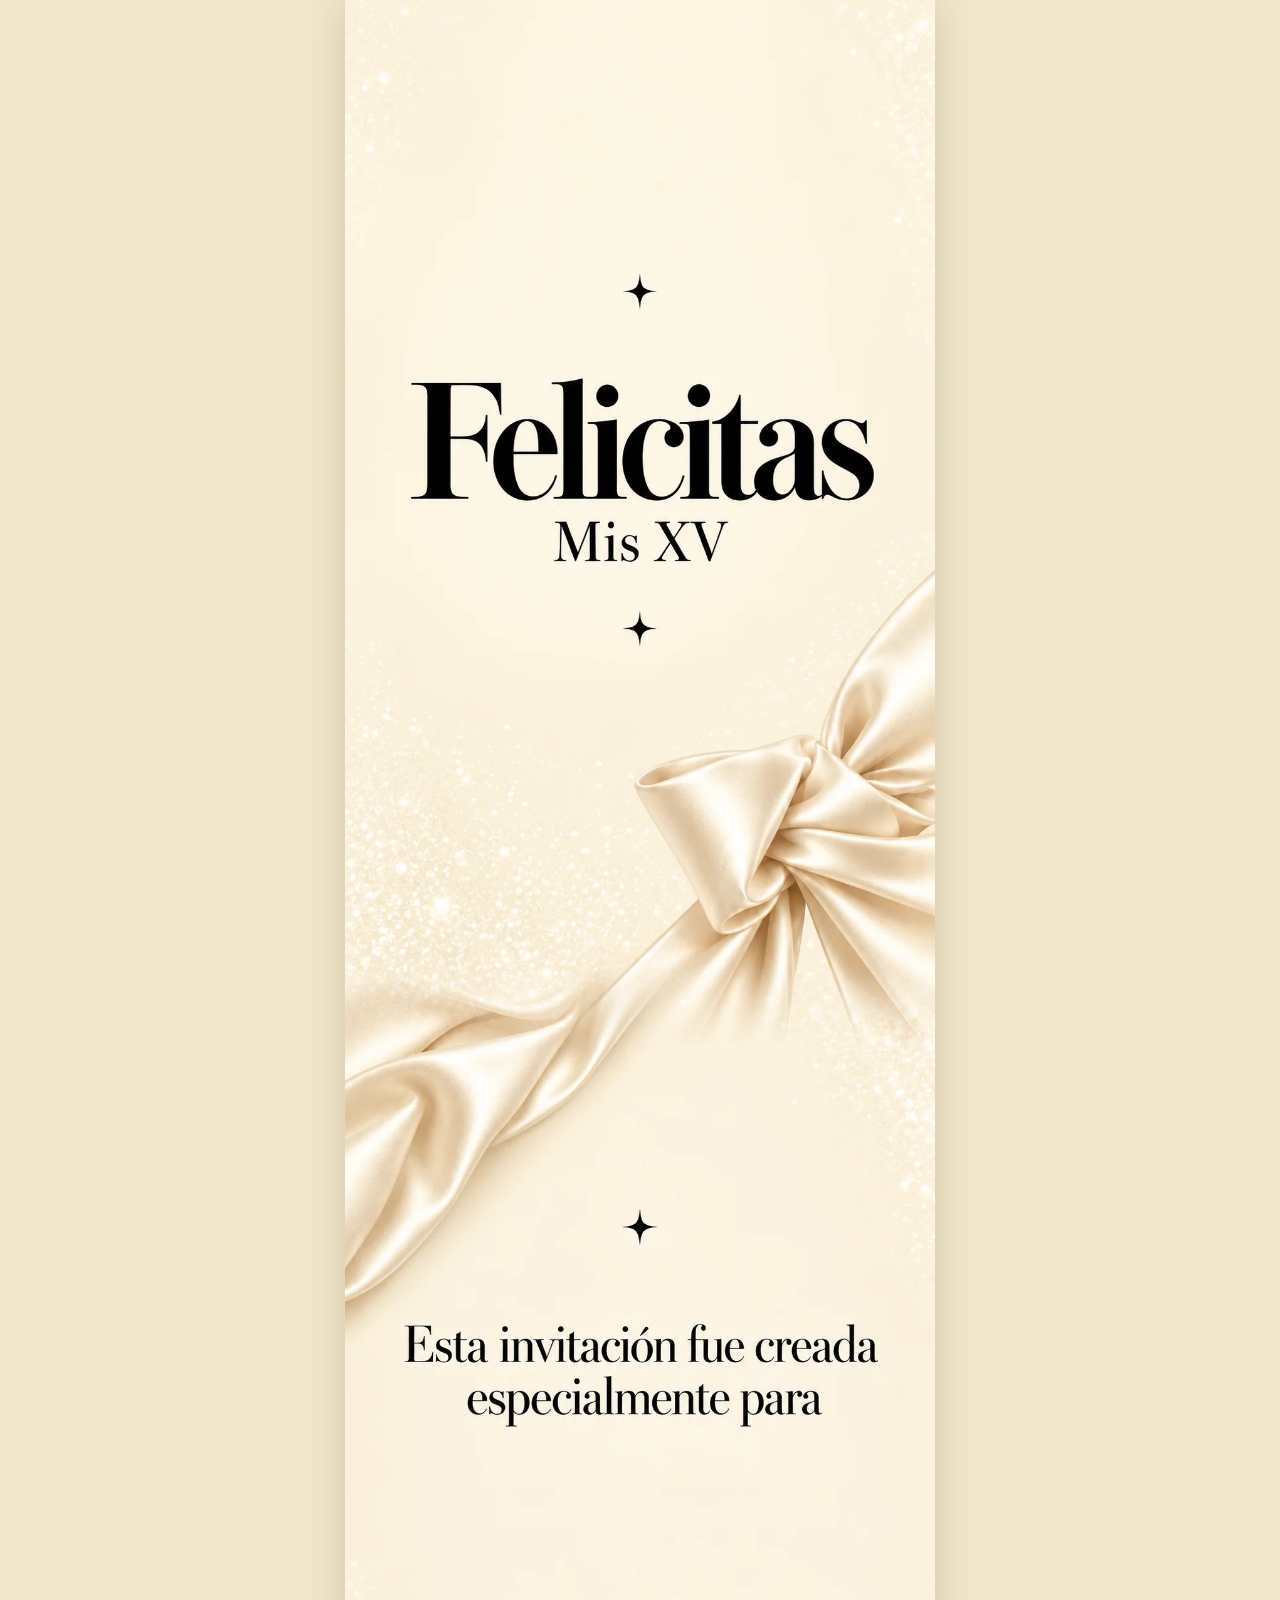
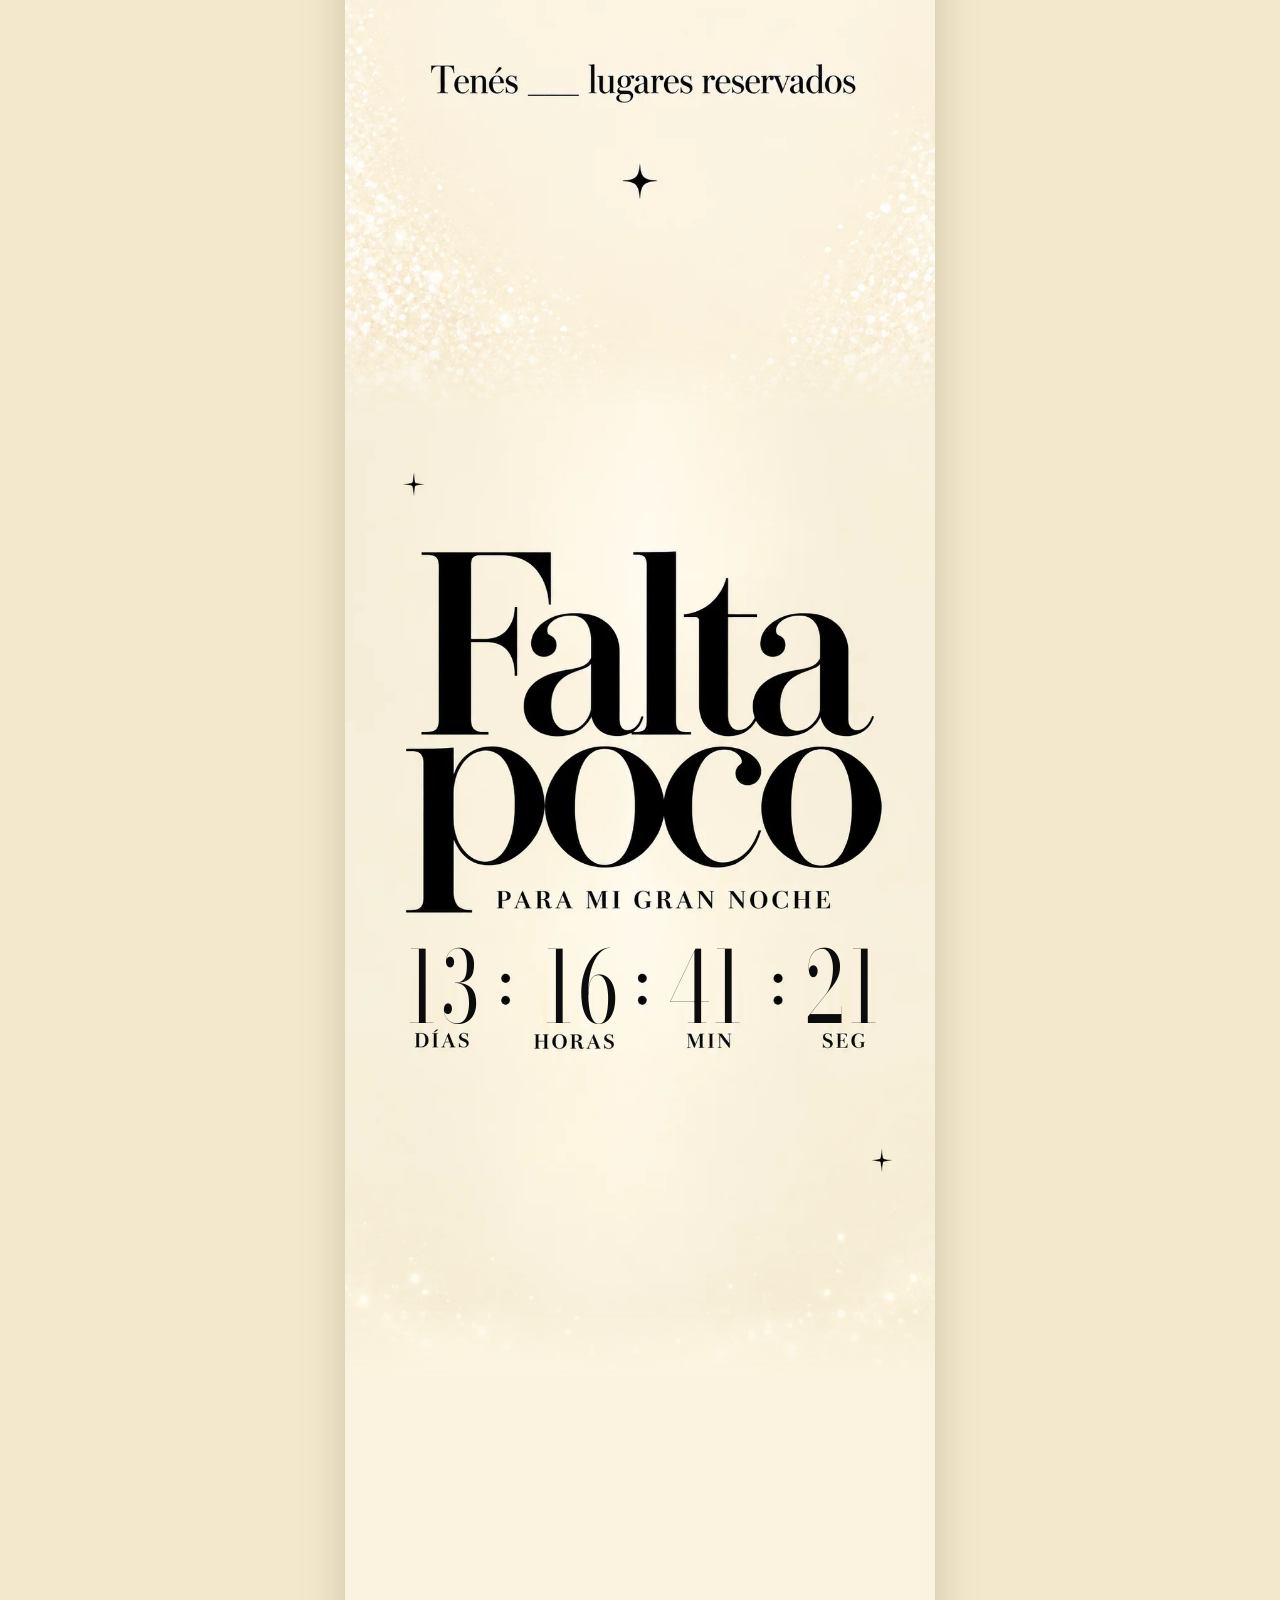
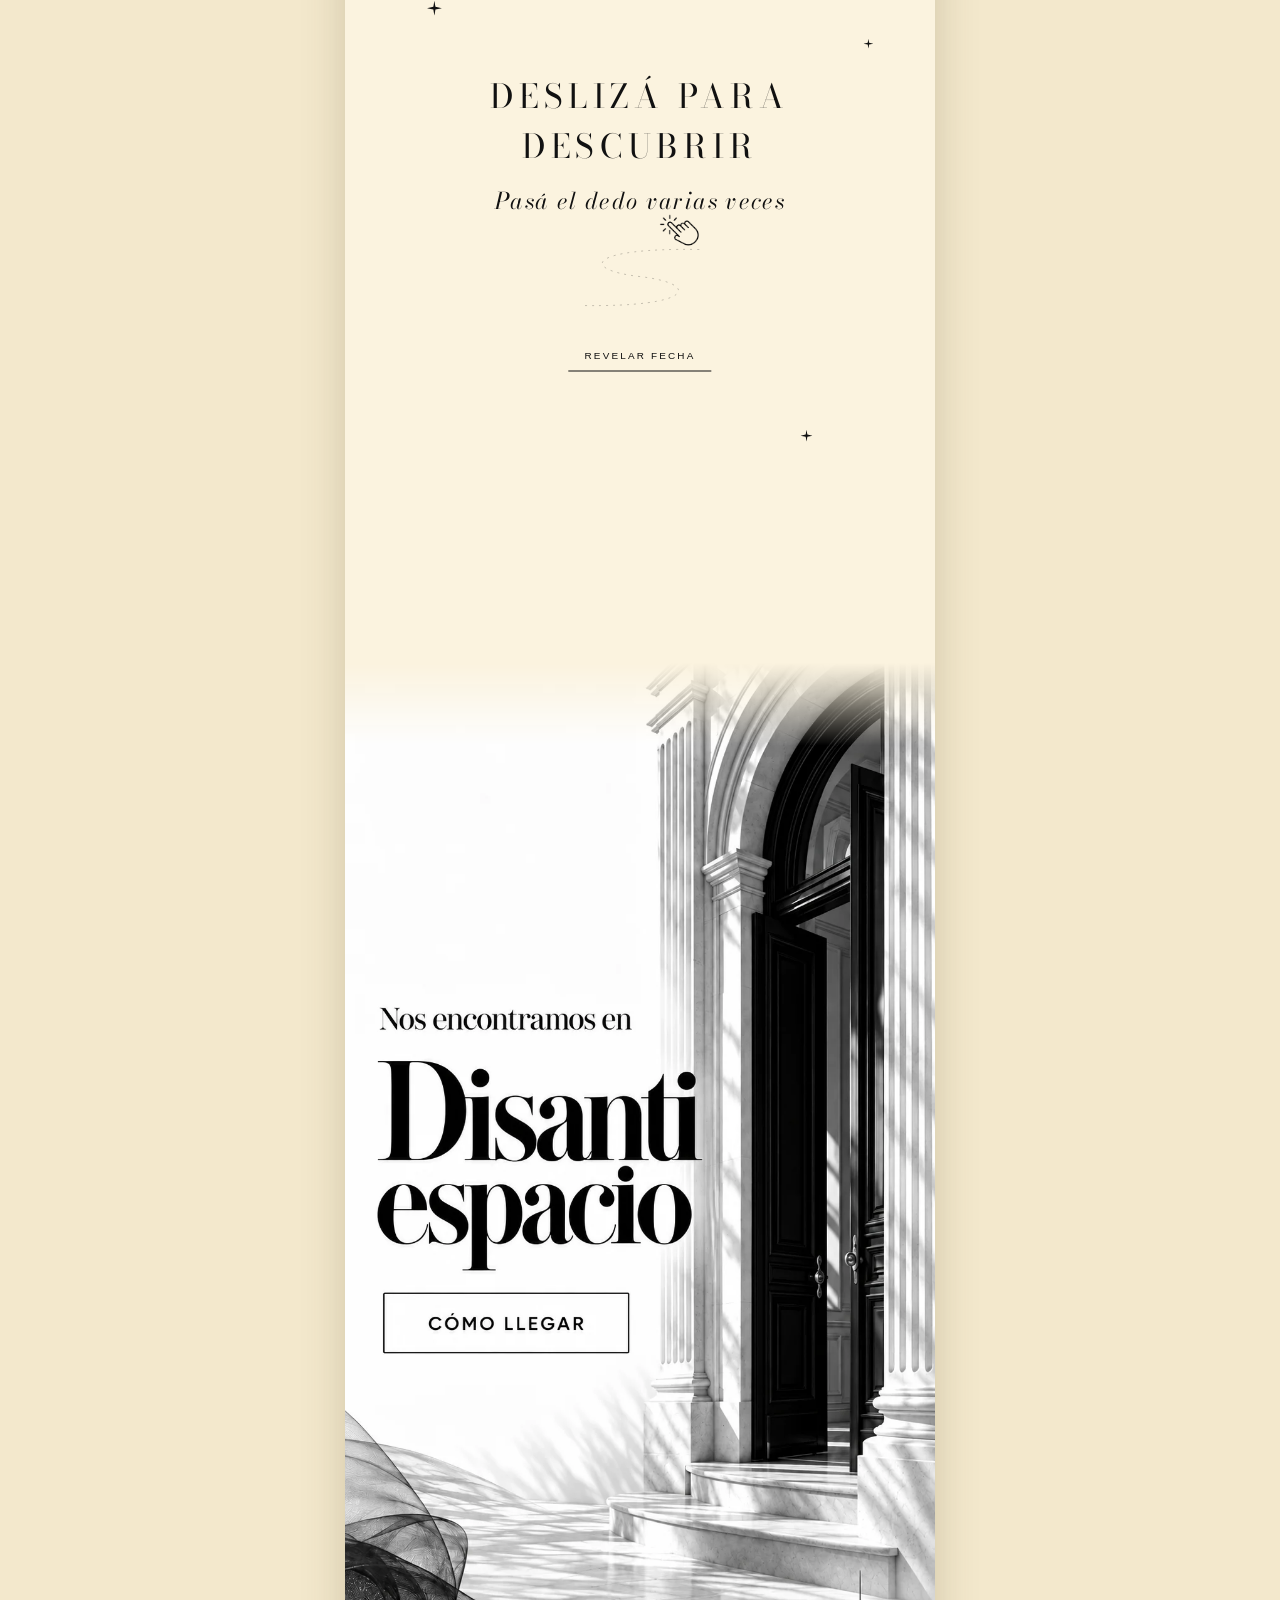
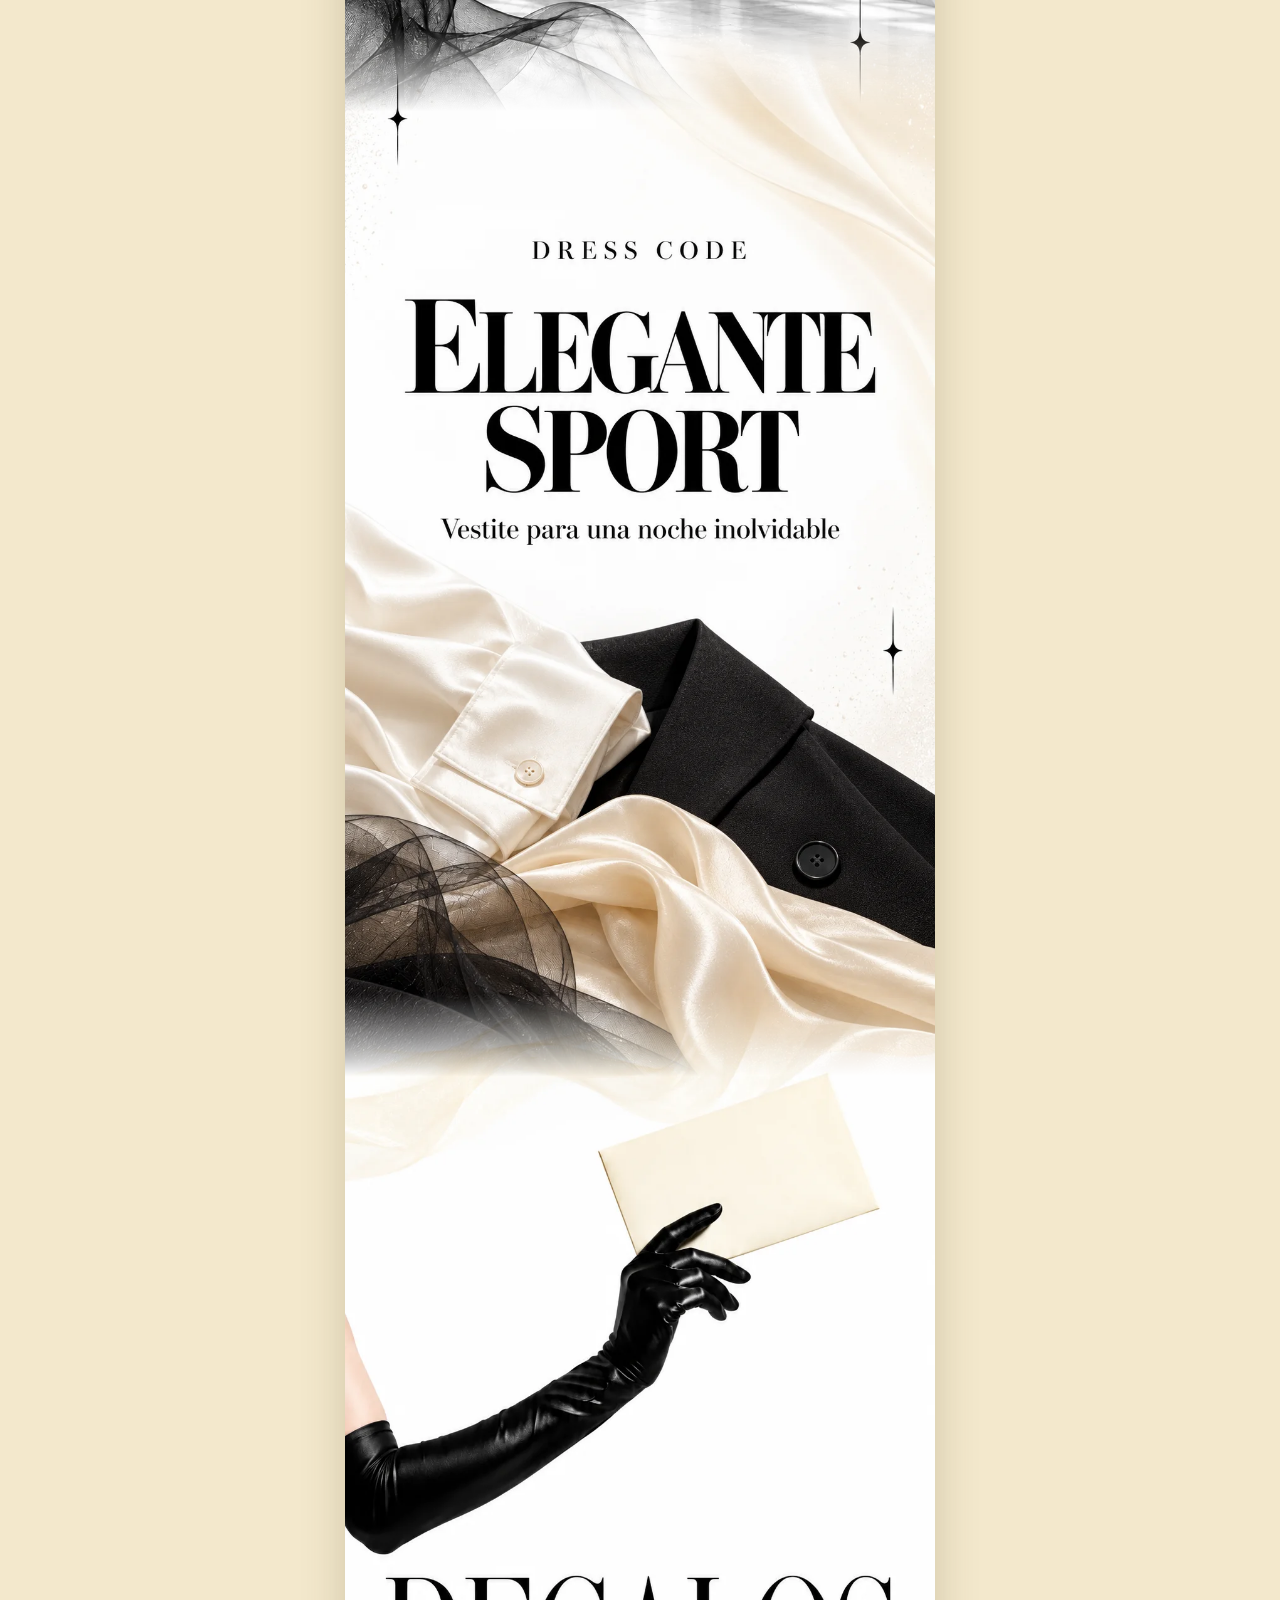
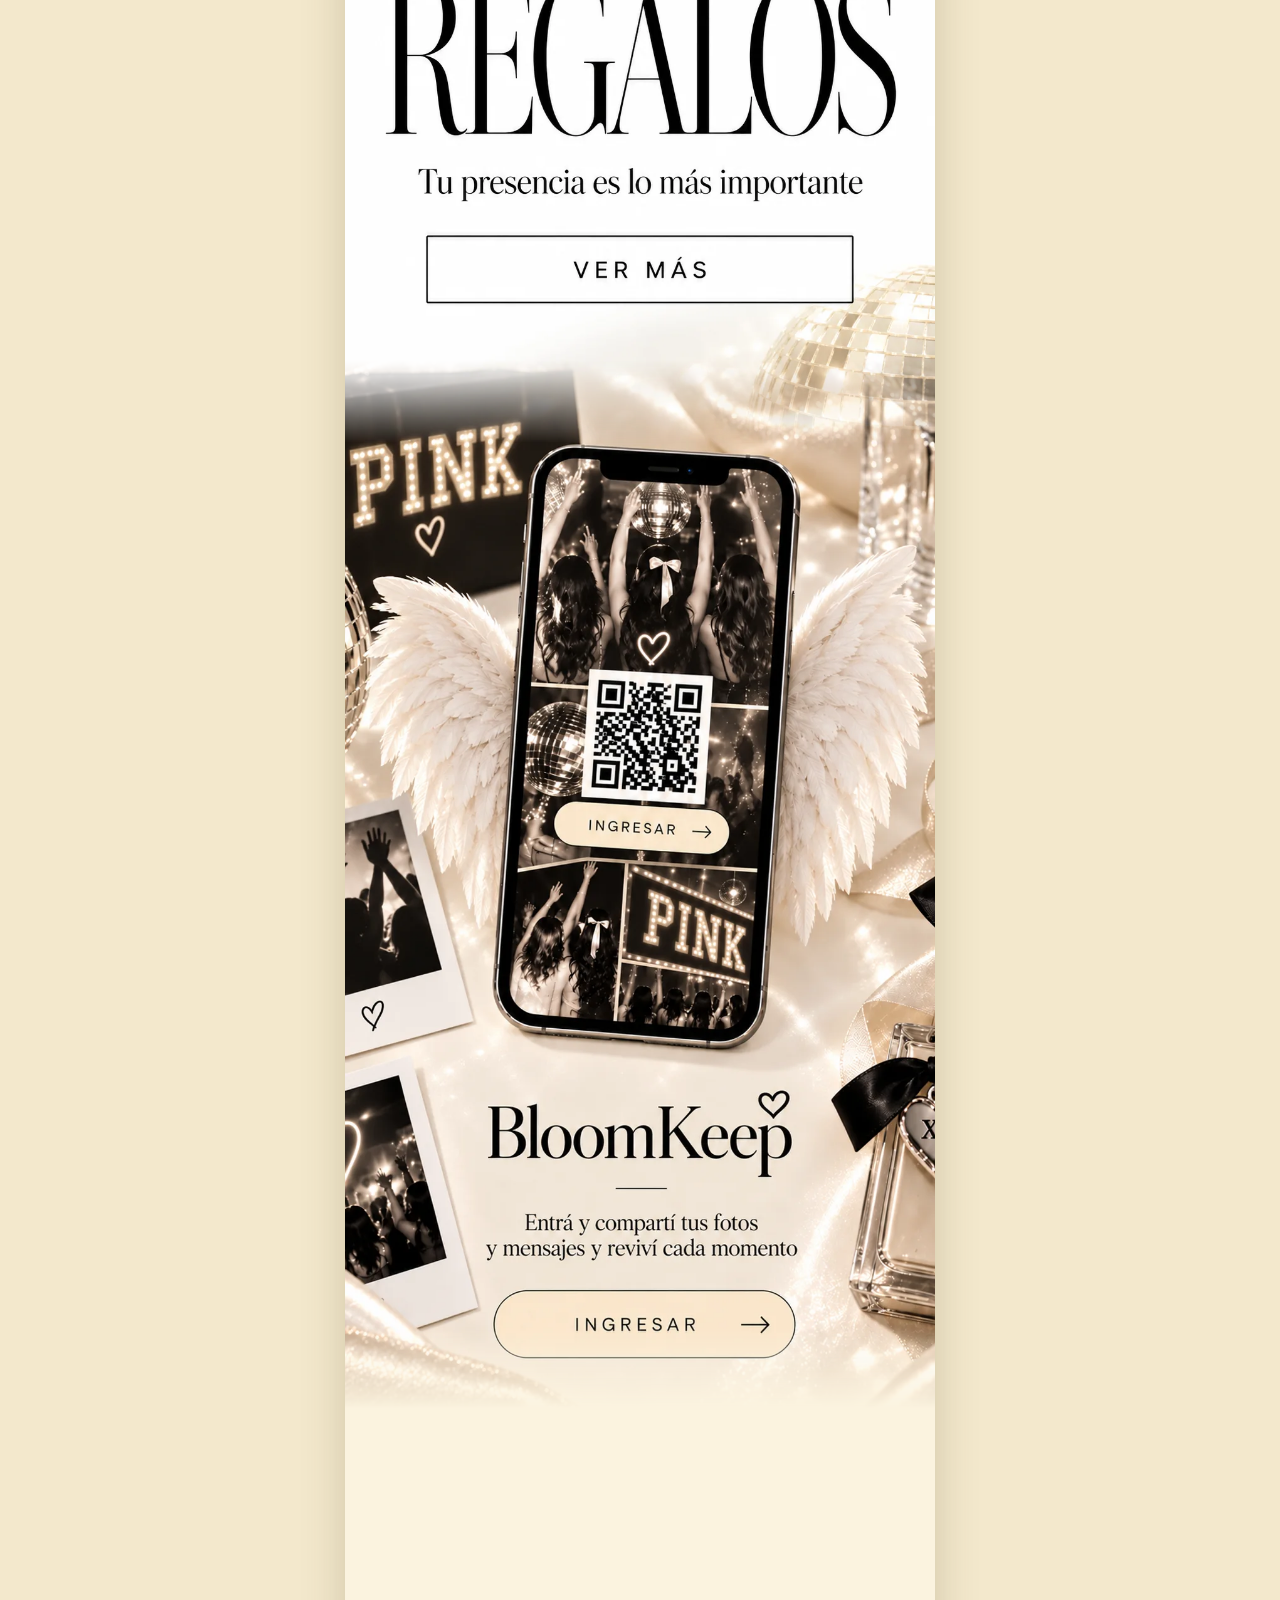
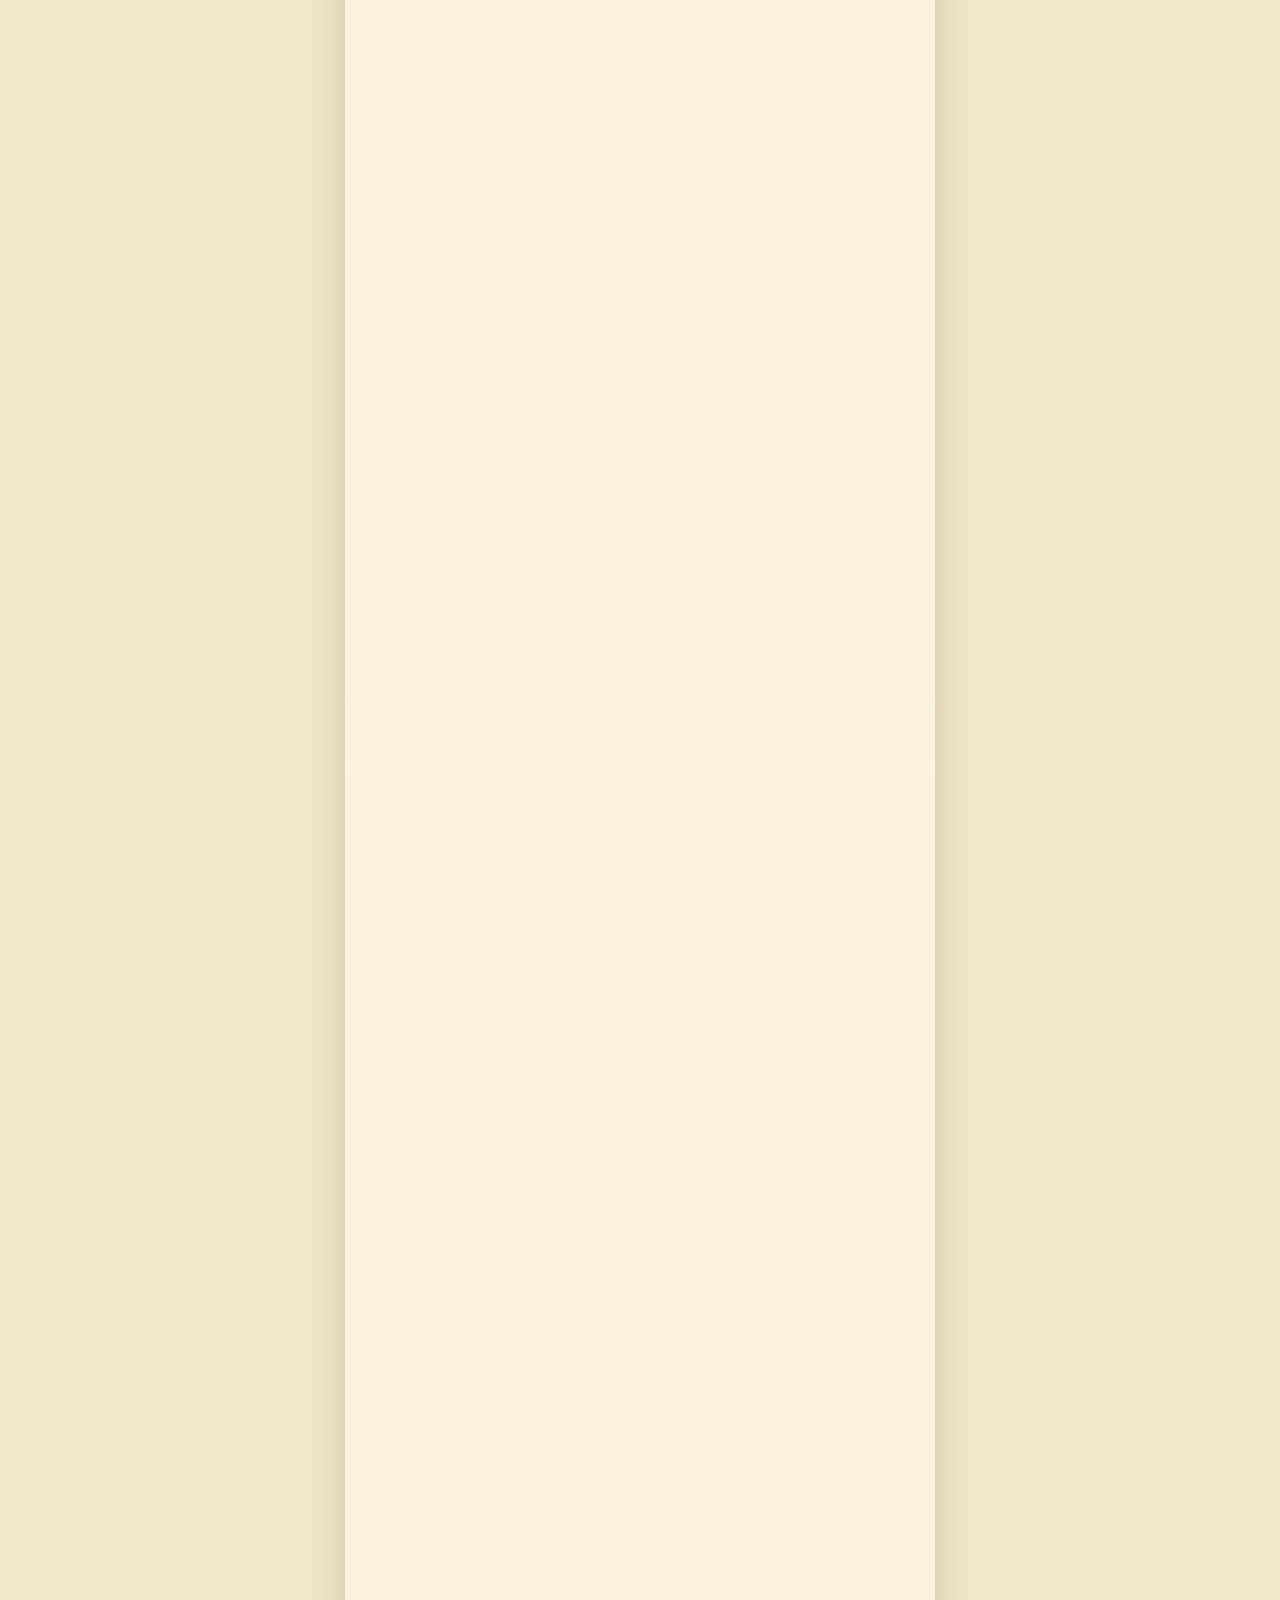
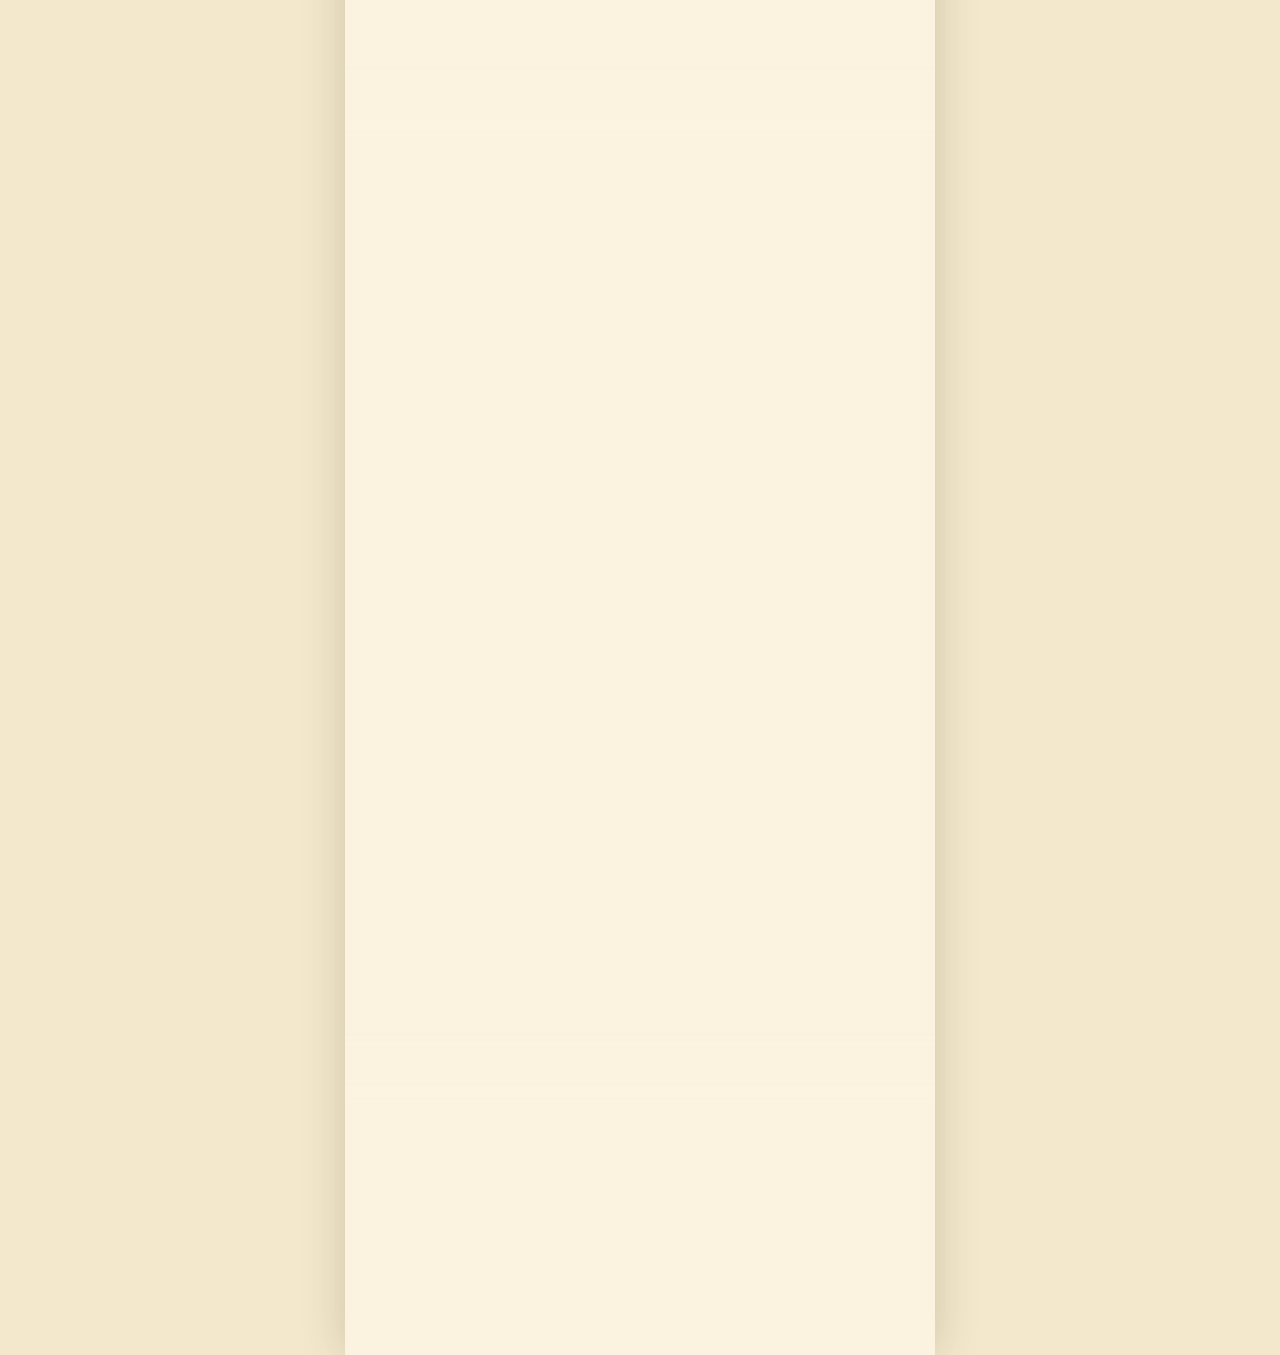
==== amigos/index.html @ 9009e1bd "Invitación XV Felicitas Co-Authored-By: Claude Opus 5.5 <noreply@anthropic.com>" ====
<!doctype html>
<html lang="es">
  <head>
    <meta charset="UTF-8" />
    <meta name="viewport" content="width=device-width, initial-scale=1" />
    <meta http-equiv="Cache-Control" content="no-cache, no-store, must-revalidate" />
    <meta http-equiv="Pragma" content="no-cache" />
    <meta http-equiv="Expires" content="0" />
    <meta name="theme-color" content="#f3e8cc" />
    <meta
      name="description"
      content="Te invito a celebrar mis XV. Será una noche muy especial y quiero compartirla con vos. ✨"
    />
    <link rel="canonical" href="https://bloomdate-felicitas15.netlify.app/amigos/" />
    <meta property="og:type" content="website" />
    <meta property="og:url" content="https://bloomdate-felicitas15.netlify.app/amigos/" />
    <meta property="og:locale" content="es_AR" />
    <meta property="og:site_name" content="Mis XV · Felicitas" />
    <meta property="og:title" content="Mis XV · Felicitas" />
    <meta
      property="og:description"
      content="Te invito a celebrar mis XV. Será una noche muy especial y quiero compartirla con vos. ✨"
    />
    <meta property="og:image" content="https://bloomdate-felicitas15.netlify.app/assets/whatsapp-felicitas.jpg" />
    <meta property="og:image:secure_url" content="https://bloomdate-felicitas15.netlify.app/assets/whatsapp-felicitas.jpg" />
    <meta property="og:image:type" content="image/jpeg" />
    <meta property="og:image:width" content="1200" />
    <meta property="og:image:height" content="630" />
    <meta property="og:image:alt" content="Mis XV de Felicitas, 19 de diciembre" />
    <meta name="twitter:card" content="summary_large_image" />
    <meta name="twitter:title" content="Mis XV · Felicitas" />
    <meta name="twitter:image" content="https://bloomdate-felicitas15.netlify.app/assets/whatsapp-felicitas.jpg" />
    <title>Mis XV · Felicitas</title>
    <link rel="preconnect" href="https://fonts.googleapis.com" />
    <link rel="preconnect" href="https://fonts.gstatic.com" crossorigin />
    <link
      rel="stylesheet"
      href="https://fonts.googleapis.com/css2?family=Bodoni+Moda:ital,opsz,wght@0,6..96,400;0,6..96,500;1,6..96,400&family=Montserrat:wght@400;500&display=swap"
    />
    <link rel="preload" as="image" href="../assets/portada.webp" fetchpriority="high" />
    <link rel="stylesheet" href="../styles.css?v=20261101-5" />
  </head>
  <body>
    <main id="invitationMain" class="invitation" tabindex="-1" aria-label="Invitación a los XV años de Felicitas">
      <section class="panel panel--cover" aria-labelledby="cover-title">
        <h1 id="cover-title" class="sr-only">Mis XV, Felicitas</h1>
        <img
          src="../assets/portada.webp"
          alt="Felicitas, mis XV"
          width="941"
          height="1672"
          fetchpriority="high"
        />
      </section>

      <section class="panel panel--guests" aria-labelledby="guests-title">
        <h2 id="guests-title" class="sr-only">Invitación personalizada</h2>
        <img
          id="imagen-invitados"
          src="../assets/invitados.webp"
          alt="Esta invitación fue creada especialmente para vos. Tenés lugares reservados"
          width="941"
          height="1672"
          loading="lazy"
        />
        <p id="nombres-invitados" class="guest-name"></p>
        <p id="cantidad-lugares" class="guest-places"></p>
        <p id="linea-lugar-singular" class="guest-places-line" hidden>Tenés 1 lugar reservado</p>
      </section>

      <section class="panel panel--countdown" aria-labelledby="countdown-title">
        <h2 id="countdown-title" class="sr-only">Cuenta regresiva</h2>
        <img
          src="../assets/cuenta-regresiva.webp"
          alt="Falta poco para mi gran noche"
          width="941"
          height="1672"
          loading="lazy"
        />
        <div class="countdown" role="timer" aria-live="off" aria-label="Tiempo restante para la fiesta">
          <span id="days" class="countdown__value countdown__value--days">00</span>
          <span id="hours" class="countdown__value countdown__value--hours">00</span>
          <span id="minutes" class="countdown__value countdown__value--minutes">00</span>
          <span id="seconds" class="countdown__value countdown__value--seconds">00</span>
        </div>
      </section>

      <section class="panel panel--date" aria-labelledby="date-title">
        <h2 id="date-title" class="sr-only">Fecha y hora</h2>
        <img
          src="../assets/fecha-hora.webp"
          alt="19 de diciembre de 2026, de 21:00 a 06:00 horas"
          width="941"
          height="1672"
          loading="lazy"
        />
        <button id="calendarButton" class="hotspot hotspot--calendar" type="button">
          <span class="sr-only">Agregar el evento al calendario</span>
        </button>

        <div class="date-reveal" id="dateReveal" aria-label="Deslizá varias veces para descubrir la fecha">
          <canvas class="date-reveal__canvas" id="dateRevealCanvas" aria-hidden="true"></canvas>
          <div class="date-reveal__copy">
            <span class="date-reveal__star date-reveal__star--one" aria-hidden="true"></span>
            <span class="date-reveal__star date-reveal__star--two" aria-hidden="true"></span>
            <span class="date-reveal__star date-reveal__star--three" aria-hidden="true"></span>
            <p>DESLIZÁ PARA DESCUBRIR</p>
            <span>Pasá el dedo varias veces</span>
            <div class="date-reveal__gesture" aria-hidden="true">
              <svg class="date-reveal__gesture-trace" viewBox="0 0 190 76" preserveAspectRatio="none">
                <path d="M154 10 C42 8 34 30 94 37 C156 44 150 68 36 66" />
              </svg>
              <img src="../assets/date-reveal-hand.png" alt="" />
            </div>
            <button id="dateRevealButton" type="button">REVELAR FECHA</button>
          </div>
        </div>

        <div class="date-magic" id="dateMagic" aria-hidden="true">
          <span style="--angle: -12deg; --distance: 92px"></span>
          <span style="--angle: 24deg; --distance: 76px"></span>
          <span style="--angle: 61deg; --distance: 104px"></span>
          <span style="--angle: 108deg; --distance: 82px"></span>
          <span style="--angle: 154deg; --distance: 98px"></span>
          <span style="--angle: 203deg; --distance: 78px"></span>
          <span style="--angle: 246deg; --distance: 106px"></span>
          <span style="--angle: 302deg; --distance: 88px"></span>
        </div>
      </section>

      <section class="panel panel--map" aria-labelledby="map-title">
        <h2 id="map-title" class="sr-only">Cómo llegar</h2>
        <img
          src="../assets/como-llegar.webp"
          alt="Nos encontramos en Disanti espacio"
          width="941"
          height="1672"
          loading="lazy"
        />
        <button id="openMapModal" class="hotspot hotspot--map" type="button">
          <span class="sr-only">Ver opciones para llegar</span>
        </button>
      </section>

      <section class="panel panel--dress-code" aria-labelledby="dress-code-title">
        <h2 id="dress-code-title" class="sr-only">Código de vestimenta</h2>
        <img
          src="../assets/dress-code.webp"
          alt="Dress code elegante sport. Vestite para una noche inolvidable"
          width="941"
          height="1672"
          loading="lazy"
        />
      </section>

      <section class="panel panel--gifts" aria-labelledby="gifts-title">
        <h2 id="gifts-title" class="sr-only">Regalos</h2>
        <img
          src="../assets/regalos.webp"
          alt="Regalos. Tu presencia es lo más importante. Ver más"
          width="941"
          height="1672"
          loading="lazy"
        />
        <button id="openGiftsModal" class="hotspot hotspot--gifts" type="button">
          <span class="sr-only">Ver datos para regalo</span>
        </button>
      </section>

      <section class="panel panel--bloomkeep" aria-labelledby="bloomkeep-title">
        <h2 id="bloomkeep-title" class="sr-only">BloomKeep</h2>
        <img
          src="../assets/bloomkeep.webp"
          alt="BloomKeep. Entrá y compartí tus fotos y mensajes y reviví cada momento"
          width="941"
          height="1672"
          loading="lazy"
        />
        <a
          class="hotspot hotspot--bloomkeep-phone"
          href="https://app.bloomkeep.site/felicitas-15"
          target="_blank"
          rel="noreferrer"
          tabindex="-1"
          aria-hidden="true"
        ></a>
        <a
          class="hotspot hotspot--bloomkeep"
          href="https://app.bloomkeep.site/felicitas-15"
          target="_blank"
          rel="noreferrer"
        >
          <span class="sr-only">Ingresar a BloomKeep</span>
        </a>
      </section>

      <section class="panel panel--card-price" aria-labelledby="card-price-title">
        <h2 id="card-price-title" class="sr-only">Valor de la tarjeta</h2>
        <img
          src="../assets/valor-tarjeta-amigos.webp"
          alt="Valor de la tarjeta. Adultos $100.000. Menores hasta 10 años $50.000. Enviá el comprobante de pago"
          width="941"
          height="1671"
          loading="lazy"
        />
        <a
          class="hotspot hotspot--card-price"
          href="https://wa.me/5493583410750?text=Hola!%20Te%20env%C3%ADo%20el%20comprobante%20de%20pago%20de%20la%20tarjeta%20para%20los%20XV%20de%20Felicitas."
          target="_blank"
          rel="noreferrer"
        >
          <span class="sr-only">Enviar comprobante de pago</span>
        </a>
      </section>

      <section class="panel panel--music" aria-labelledby="music-title">
        <h2 id="music-title" class="sr-only">Música</h2>
        <img
          src="../assets/musica.webp"
          alt="Armemos juntos la playlist de mi fiesta. Agregá esa canción que no puede faltar"
          width="940"
          height="1672"
          loading="lazy"
        />
        <a
          class="hotspot hotspot--music"
          href="https://open.spotify.com/playlist/2xrageljjuhCfBv4MtTh29"
          target="_blank"
          rel="noreferrer"
        >
          <span class="sr-only">Agregar canción a la playlist</span>
        </a>
      </section>

      <section class="panel panel--confirmation" aria-labelledby="confirmation-title">
        <h2 id="confirmation-title" class="sr-only">Confirmación de asistencia</h2>
        <img
          src="../assets/confirmacion.webp"
          alt="¿Venís? Quiero festejar esta noche con vos. Confirmá tu asistencia"
          width="941"
          height="1672"
          loading="lazy"
        />
        <a
          id="boton-confirmar"
          class="hotspot hotspot--confirmation"
          aria-label="Confirmar asistencia"
          aria-disabled="true"
        >
          <span class="sr-only">Confirmar asistencia</span>
        </a>
      </section>

      <footer class="panel panel--footer" aria-label="BloomDate y redes sociales">
        <img
          src="../assets/footer-bloomdate.webp"
          alt="Hecho con amor por BloomDate. WhatsApp, Instagram y sitio web"
          width="1672"
          height="941"
          loading="lazy"
        />
        <a
          class="footer-link footer-link--whatsapp"
          href="https://wa.me/541140436324"
          target="_blank"
          rel="noreferrer"
          aria-label="Contactar a BloomDate por WhatsApp"
        ></a>
        <a
          class="footer-link footer-link--instagram"
          href="https://www.instagram.com/bloomdate.invitaciones/"
          target="_blank"
          rel="noreferrer"
          aria-label="Ver BloomDate Invitaciones en Instagram"
        ></a>
        <a
          class="footer-link footer-link--website"
          href="https://bloomdate-site.netlify.app/"
          target="_blank"
          rel="noreferrer"
          aria-label="Visitar el sitio web de BloomDate"
        ></a>
      </footer>
    </main>

    <!-- TODO: dirección exacta de Disanti espacio y links de Maps/Waze. -->
    <dialog id="mapModal" class="info-modal" aria-labelledby="map-modal-title">
      <div class="info-modal__card">
        <button class="info-modal__close" type="button" data-close-modal aria-label="Cerrar">×</button>
        <span class="info-modal__star" aria-hidden="true"></span>
        <p class="info-modal__kicker">CÓMO LLEGAR</p>
        <h3 id="map-modal-title" class="info-modal__title">Disanti espacio</h3>
        <p class="info-modal__text">Dirección a confirmar</p>
        <div class="info-modal__actions">
          <a
            class="info-modal__button"
            href="https://www.google.com/maps/search/?api=1&amp;query=Disanti%20espacio"
            target="_blank"
            rel="noreferrer"
          >GOOGLE MAPS</a>
          <a
            class="info-modal__button"
            href="https://www.waze.com/ul?q=Disanti%20espacio&amp;navigate=yes"
            target="_blank"
            rel="noreferrer"
          >WAZE</a>
          <button
            class="info-modal__button"
            type="button"
            data-copy="Disanti espacio"
            data-copy-message="Dirección copiada"
          >COPIAR DIRECCIÓN</button>
        </div>
        <p class="modal-toast" aria-live="polite"></p>
      </div>
    </dialog>

    <dialog id="giftsModal" class="info-modal" aria-labelledby="gifts-modal-title">
      <div class="info-modal__card">
        <button class="info-modal__close" type="button" data-close-modal aria-label="Cerrar">×</button>
        <span class="info-modal__star" aria-hidden="true"></span>
        <p class="info-modal__kicker">REGALOS</p>
        <h3 id="gifts-modal-title" class="info-modal__title">Datos para tu regalo</h3>
        <p class="info-modal__text">Si querés hacerme un regalo, podés hacerlo a esta cuenta.</p>
        <dl class="info-modal__data">
          <div>
            <dt>ALIAS</dt>
            <dd>feli.guez</dd>
          </div>
          <div>
            <dt>TITULAR</dt>
            <dd>Felicitas Rodriguez</dd>
          </div>
          <div>
            <dt>ENTIDAD</dt>
            <dd>Mercado Pago</dd>
          </div>
        </dl>
        <div class="info-modal__actions">
          <button
            class="info-modal__button"
            type="button"
            data-copy="feli.guez"
            data-copy-message="Alias copiado"
          >COPIAR ALIAS</button>
        </div>
        <p class="modal-toast" aria-live="polite"></p>
      </div>
    </dialog>

    <button
      id="audioToggle"
      class="audio-toggle"
      type="button"
      aria-label="Reproducir música"
      aria-pressed="false"
      hidden
    >
      <span class="audio-toggle__note" aria-hidden="true">♫</span>
      <span class="audio-toggle__state" aria-hidden="true"></span>
    </button>
    <audio id="invitationAudio" src="../assets/musica.mp3" loop preload="metadata"></audio>

    <script src="../script.js?v=20261101-4"></script>
    <script src="../assets/invitation-personalization.js?v=20261102-1"></script>
  </body>
</html>
---- styles.css ----
:root {
  color-scheme: light;
  font-family: "Bodoni Moda", Didot, "Bodoni 72", Georgia, "Times New Roman", serif;
  background: #f3e8cc;
  color: #111;
  font-synthesis: none;
  --manteca: #fbf3df;
  --manteca-dark: #efe2c2;
}

* {
  box-sizing: border-box;
}

html {
  scroll-behavior: smooth;
  background:
    linear-gradient(90deg, rgba(90, 70, 30, 0.1), transparent 20% 80%, rgba(90, 70, 30, 0.1)),
    var(--manteca-dark);
}

body {
  margin: 0;
  min-width: 320px;
}

body.modal-open {
  overflow: hidden;
}

button,
a {
  -webkit-tap-highlight-color: transparent;
}

.invitation {
  width: min(100%, 590px);
  margin-inline: auto;
  overflow: hidden;
  background: var(--manteca);
  box-shadow: 0 0 42px rgba(70, 55, 20, 0.2);
  container-type: inline-size;
  --blend: 14cqw;
}

.panel {
  position: relative;
  width: 100%;
  aspect-ratio: 941 / 1672;
  overflow: hidden;
  background: var(--manteca);
  container-type: inline-size;
}

/* Fundido entre secciones: cada imagen se superpone a la anterior y entra con un
   degradé, así no se ven las líneas de corte entre piezas. */
.panel + .panel {
  margin-top: calc(var(--blend) * -1);
  -webkit-mask-image: linear-gradient(to bottom, transparent 0, #000 var(--blend));
  mask-image: linear-gradient(to bottom, transparent 0, #000 var(--blend));
  pointer-events: none;
}

.panel + .panel a,
.panel + .panel button,
.panel + .panel .date-reveal {
  pointer-events: auto;
}

.panel > img {
  display: block;
  width: 100%;
  height: 100%;
  object-fit: cover;
  user-select: none;
}

.panel--footer {
  aspect-ratio: 1672 / 941;
}
.footer-link {
  position: absolute;
  z-index: 2;
  top: 54.8%;
  width: 6.9%;
  height: 12.3%;
}

.footer-link--whatsapp {
  left: 36.7%;
}

.footer-link--instagram {
  left: 46.6%;
}

.footer-link--website {
  left: 56.5%;
}

.footer-link:focus-visible {
  outline: 3px solid #111;
  outline-offset: 2px;
}

/* Invitados: nombre en el espacio central y número dentro de "Tenés __ lugares". */
.guest-name,
.guest-places,
.guest-places-line {
  position: absolute;
  z-index: 1;
  margin: 0;
  color: #111;
  text-align: center;
}

.guest-name {
  top: 45.4%;
  left: 10%;
  display: grid;
  width: 80%;
  height: 19.2%;
  place-items: center;
  font-size: 9.5cqw;
  font-style: italic;
  font-weight: 400;
  line-height: 1.1;
  text-wrap: balance;
  font-variation-settings: "opsz" 28;
}

.guest-places {
  top: 65.6%;
  left: 31%;
  display: grid;
  width: 8.5%;
  height: 3.5%;
  place-items: end center;
  font-size: 7.4cqw;
  font-variant-numeric: lining-nums;
  font-weight: 500;
  line-height: 1;
  font-variation-settings: "opsz" 11;
}

/* Con 1 lugar se usa la imagen sin la frase impresa y se escribe en singular. */
.guest-places-line {
  top: 65.6%;
  left: 5%;
  width: 90%;
  font-size: 6.6cqw;
  font-weight: 500;
  line-height: 1.2;
  letter-spacing: -0.01em;
  /* Tamaño óptico chico: trazos más firmes, como la frase impresa. */
  font-variation-settings: "opsz" 11;
}

.guest-places-line[hidden] {
  display: none;
}

/* Cuenta regresiva: los números impresos se borraron de la imagen y se escriben encima. */
.countdown {
  position: absolute;
  z-index: 2;
  inset: 0;
  pointer-events: none;
}

.countdown__value {
  position: absolute;
  top: 58.85%;
  display: grid;
  width: 15.3%;
  height: 7.48%;
  place-items: center;
  color: #0c0c0c;
  font-size: 12cqw;
  font-variant-numeric: lining-nums tabular-nums;
  font-weight: 400;
  line-height: 1;
  letter-spacing: -0.03em;
  /* Estira los dígitos para igualar la tipografía condensada del diseño. */
  transform: scaleY(1.4);
}

.countdown__value--days {
  left: 8.5%;
}

.countdown__value--hours {
  left: 31.67%;
}

.countdown__value--minutes {
  left: 53.77%;
}

.countdown__value--seconds {
  left: 76.73%;
}

.hotspot {
  position: absolute;
  z-index: 2;
  display: block;
  appearance: none;
  padding: 0;
  border: 0;
  background: transparent;
  cursor: pointer;
}

.hotspot::after {
  position: absolute;
  inset: 0;
  border: 2px solid transparent;
  border-radius: inherit;
  content: "";
  transition: background-color 180ms ease, border-color 180ms ease;
}

.hotspot:hover::after {
  background: rgba(255, 255, 255, 0.18);
  border-color: rgba(17, 17, 17, 0.2);
}

.hotspot:focus-visible {
  outline: 3px solid #111;
  outline-offset: 3px;
}

.hotspot--calendar {
  top: 84.93%;
  left: 7.01%;
  width: 48.67%;
  height: 4.61%;
}

.hotspot--map {
  top: 60.11%;
  left: 6.48%;
  width: 41.55%;
  height: 5.68%;
}

.hotspot--gifts {
  top: 80.32%;
  left: 13.82%;
  width: 72.26%;
  height: 6.34%;
}

.hotspot--card-price {
  top: 87.07%;
  left: 15.2%;
  width: 69.6%;
  height: 6.58%;
  border-radius: 999px;
}

.hotspot--bloomkeep-phone {
  top: 42.3%;
  left: 35.32%;
  width: 29.71%;
  height: 4.7%;
  border-radius: 999px;
}

.hotspot--bloomkeep {
  top: 88.8%;
  left: 25.16%;
  width: 51.06%;
  height: 6.4%;
  border-radius: 999px;
}

.hotspot--music {
  top: 44.74%;
  left: 6.91%;
  width: 51.12%;
  height: 4.84%;
}

.hotspot--confirmation {
  top: 65.79%;
  left: 21.89%;
  width: 56.32%;
  height: 5.26%;
}

.hotspot--confirmation[aria-disabled="true"] {
  pointer-events: none;
}

/* Modales de ubicación y regalos, en manteca y negro como las piezas. */
.info-modal {
  width: min(90vw, 420px);
  max-width: none;
  padding: 0;
  overflow: visible;
  border: 0;
  background: transparent;
}

.info-modal::backdrop {
  background: rgb(30 24 12 / 62%);
  backdrop-filter: blur(3px);
}

.info-modal__card {
  position: relative;
  display: grid;
  justify-items: center;
  padding: 44px 28px 32px;
  border: 1px solid #111;
  outline: 1px solid #111;
  outline-offset: -8px;
  background:
    radial-gradient(circle at 50% 0, #fffaee, transparent 70%),
    var(--manteca);
  box-shadow: 0 16px 48px rgb(30 24 12 / 35%);
  color: #111;
  text-align: center;
}

.info-modal__close {
  position: absolute;
  top: 14px;
  right: 16px;
  width: 40px;
  height: 40px;
  padding: 0;
  border: 0;
  background: transparent;
  color: #111;
  font: 400 2rem/1 "Bodoni Moda", Georgia, serif;
  cursor: pointer;
}

.info-modal__star {
  width: 16px;
  aspect-ratio: 1;
  margin-bottom: 14px;
  background: #111;
  clip-path: polygon(50% 0, 57% 41%, 100% 50%, 57% 59%, 50% 100%, 43% 59%, 0 50%, 43% 41%);
}

.info-modal__kicker {
  margin: 0;
  font-family: Montserrat, Arial, sans-serif;
  font-size: 0.72rem;
  letter-spacing: 0.28em;
}

.info-modal__title {
  margin: 10px 0 0;
  font-size: clamp(2rem, 9vw, 2.6rem);
  font-weight: 500;
  line-height: 1.05;
}

.info-modal__text {
  margin: 14px 0 0;
  font-size: 1.05rem;
  line-height: 1.4;
}

.info-modal__data {
  display: grid;
  gap: 12px;
  width: 100%;
  margin: 22px 0 0;
}

.info-modal__data div {
  padding-bottom: 10px;
  border-bottom: 1px solid rgb(17 17 17 / 18%);
}

.info-modal__data dt {
  font-family: Montserrat, Arial, sans-serif;
  font-size: 0.66rem;
  letter-spacing: 0.24em;
}

.info-modal__data dd {
  margin: 4px 0 0;
  font-size: 1.25rem;
}

.info-modal__actions {
  display: grid;
  gap: 10px;
  width: 100%;
  margin-top: 24px;
}

.info-modal__button {
  display: block;
  padding: 14px 12px;
  border: 1px solid #111;
  background: transparent;
  color: #111;
  font-family: Montserrat, Arial, sans-serif;
  font-size: 0.78rem;
  font-weight: 500;
  letter-spacing: 0.2em;
  text-decoration: none;
  cursor: pointer;
  transition: background-color 180ms ease, color 180ms ease;
}

.info-modal__button:hover,
.info-modal__button:focus-visible {
  background: #111;
  color: var(--manteca);
  outline: none;
}

.modal-toast {
  position: absolute;
  z-index: 2;
  top: -18px;
  left: 50%;
  max-width: 80%;
  margin: 0;
  padding: 0.55em 1em;
  border-radius: 999px;
  background: #111;
  color: var(--manteca);
  font-family: Montserrat, Arial, sans-serif;
  font-size: clamp(0.8rem, 3.2vw, 0.95rem);
  white-space: nowrap;
  opacity: 0;
  pointer-events: none;
  transform: translate(-50%, -8px);
  transition: opacity 180ms ease, transform 180ms ease;
}

.modal-toast.is-visible {
  opacity: 1;
  transform: translate(-50%, 0);
}

.sr-only {
  position: absolute;
  width: 1px;
  height: 1px;
  padding: 0;
  margin: -1px;
  overflow: hidden;
  clip: rect(0, 0, 0, 0);
  white-space: nowrap;
  border: 0;
}

@media (prefers-reduced-motion: reduce) {
  html {
    scroll-behavior: auto;
  }

  .hotspot::after,
  .modal-toast,
  .info-modal__button {
    transition: none;
  }
}

/* Raspadita de fecha (mismo efecto que la invitación de Agustina). */
.panel--date > img {
  transform-origin: 50% 40%;
}

.date-reveal {
  position: absolute;
  z-index: 30;
  overflow: hidden;
  background: var(--manteca);
  inset: 0;
  touch-action: none;
  user-select: none;
}

.date-reveal.is-initialized {
  background: transparent;
}

.date-reveal[hidden] {
  display: none;
}

.date-reveal__canvas {
  position: absolute;
  display: block;
  width: 100%;
  height: 100%;
  inset: 0;
  cursor: ew-resize;
}

.date-reveal__copy {
  position: absolute;
  top: 50%;
  left: 50%;
  z-index: 2;
  display: grid;
  justify-items: center;
  width: 86%;
  translate: -50% -50%;
  color: #111;
  text-align: center;
  pointer-events: none;
  transition: opacity 240ms ease, transform 240ms ease;
}

.date-reveal.is-scratching .date-reveal__copy {
  opacity: 0.28;
  transform: scale(0.98);
}

.date-reveal__copy p {
  margin: 0;
  font-size: 5.6cqw;
  letter-spacing: 0.17em;
}

.date-reveal__copy > span:not(.date-reveal__star) {
  margin-top: 12px;
  font-size: 3.9cqw;
  font-style: italic;
  letter-spacing: 0.06em;
}

.date-reveal__gesture {
  position: relative;
  width: min(190px, 54%);
  height: 76px;
  margin-top: 22px;
  transition: opacity 180ms ease;
}

.date-reveal__gesture-trace {
  position: absolute;
  width: 100%;
  height: 100%;
  inset: 0;
  overflow: visible;
  fill: none;
  stroke: rgb(5 5 5 / 22%);
  stroke-width: 1;
  stroke-dasharray: 2 5;
}

.date-reveal__gesture > img {
  position: absolute;
  top: -19px;
  left: -19px;
  width: 44px;
  height: auto;
  offset-path: path("M154 10 C42 8 34 30 94 37 C156 44 150 68 36 66");
  offset-rotate: 0deg;
  animation: date-gesture-swipe 2.2s ease-in-out infinite;
}

.date-reveal.has-interacted .date-reveal__gesture,
.date-reveal.is-scratching .date-reveal__gesture {
  opacity: 0;
}

@keyframes date-gesture-swipe {
  0% {
    offset-distance: 0%;
    opacity: 0;
  }

  10%,
  88% {
    opacity: 1;
  }

  100% {
    offset-distance: 100%;
    opacity: 0;
  }
}

.date-reveal__copy button {
  margin-top: 24px;
  padding: 10px 16px;
  border: 0;
  border-bottom: 1px solid #111;
  background: transparent;
  color: #111;
  font-family: Arial, sans-serif;
  font-size: 0.62rem;
  letter-spacing: 0.22em;
  pointer-events: auto;
  cursor: pointer;
}

.date-reveal__star,
.date-magic span {
  position: absolute;
  width: 15px;
  aspect-ratio: 1;
  background: #111;
  clip-path: polygon(50% 0, 57% 41%, 100% 50%, 57% 59%, 50% 100%, 43% 59%, 0 50%, 43% 41%);
}

.date-magic span {
  background: #c9a96a;
}

.date-reveal__star--one {
  top: -70px;
  left: 8%;
}

.date-reveal__star--two {
  top: -32px;
  right: 4%;
  width: 10px;
}

.date-reveal__star--three {
  right: 16%;
  bottom: -70px;
  width: 12px;
}

.date-reveal.is-finishing {
  pointer-events: none;
  animation: date-cover-out 360ms ease-in forwards;
}

.date-magic {
  position: absolute;
  top: 30%;
  left: 42%;
  z-index: 35;
  width: 1px;
  height: 1px;
  pointer-events: none;
}

.date-magic span {
  top: -7px;
  left: -7px;
  opacity: 0;
}

.date-magic.is-active span {
  animation: date-magic-star 640ms cubic-bezier(0.16, 1, 0.3, 1) both;
}

.panel--date.is-revealed > img {
  animation: date-image-enter 720ms 80ms cubic-bezier(0.16, 1, 0.3, 1) both;
}

@keyframes date-cover-out {
  to {
    opacity: 0;
  }
}

@keyframes date-magic-star {
  0% {
    opacity: 0;
    transform: rotate(var(--angle)) translateX(0) scale(0.35);
  }

  28% {
    opacity: 1;
  }

  100% {
    opacity: 0;
    transform: rotate(var(--angle)) translateX(var(--distance)) scale(1.05);
  }
}

@keyframes date-image-enter {
  from {
    opacity: 0;
    scale: 0.94;
  }

  to {
    opacity: 1;
    scale: 1;
  }
}

@media (prefers-reduced-motion: reduce) {
  .date-magic {
    display: none;
  }

  .date-reveal__gesture > img {
    animation: none;
    offset-distance: 50%;
  }

  .panel--date.is-revealed > img {
    animation: date-simple-fade 260ms ease-out both;
  }

  @keyframes date-simple-fade {
    from {
      opacity: 0;
    }
  }
}

/* Botón flotante de música. */
.audio-toggle {
  position: fixed;
  z-index: 850;
  right: max(14px, env(safe-area-inset-right));
  bottom: max(14px, env(safe-area-inset-bottom));
  display: grid;
  width: 56px;
  aspect-ratio: 1;
  padding: 0;
  place-items: center;
  border: 1.5px solid #c9a96a;
  border-radius: 50%;
  background: rgb(14 12 13 / 92%);
  box-shadow: 0 5px 16px rgb(40 30 10 / 32%);
  color: #f3e3bd;
  cursor: pointer;
  transition: transform 180ms ease, background-color 180ms ease;
  -webkit-tap-highlight-color: transparent;
}

.audio-toggle[hidden] {
  display: none;
}

.audio-toggle:hover {
  transform: scale(1.06);
}

.audio-toggle:focus-visible {
  outline: 3px solid #c9a96a;
  outline-offset: 3px;
}

.audio-toggle__note {
  font: 700 1.7rem/1 Georgia, serif;
  transform: translate(-2px, -1px);
}

.audio-toggle.is-playing .audio-toggle__note {
  animation: audio-note-pulse 1.15s ease-in-out infinite;
}

.audio-toggle__state {
  position: absolute;
  right: 8px;
  bottom: 8px;
  width: 16px;
  height: 16px;
  border: 1.5px solid #0e0c0d;
  border-radius: 50%;
  background: #c9a96a;
}

/* Triángulo de play cuando está pausada. */
.audio-toggle__state::before {
  position: absolute;
  top: 3.5px;
  left: 5px;
  width: 0;
  height: 0;
  border-top: 3.5px solid transparent;
  border-bottom: 3.5px solid transparent;
  border-left: 5px solid #0e0c0d;
  content: "";
}

/* Dos barras de pausa cuando suena. */
.audio-toggle.is-playing .audio-toggle__state::before {
  top: 3.5px;
  left: 3.5px;
  width: 6px;
  height: 7px;
  border: 0;
  background: linear-gradient(90deg, #0e0c0d 0 2px, transparent 2px 4px, #0e0c0d 4px 6px);
}

@keyframes audio-note-pulse {
  0%, 100% { transform: translate(-2px, -1px) scale(1); }
  50% { transform: translate(-2px, -1px) scale(1.13); }
}

@media (prefers-reduced-motion: reduce) {
  .audio-toggle.is-playing .audio-toggle__note {
    animation: none;
  }
}

/* Destellos dorados que titilan sobre las piezas. */
.sparkle {
  position: absolute;
  top: var(--y);
  left: var(--x);
  z-index: 1;
  width: var(--size);
  aspect-ratio: 1;
  pointer-events: none;
  filter: drop-shadow(0 0 2px rgb(255 248 220 / 100%)) drop-shadow(0 0 6px rgb(190 140 50 / 75%));
  opacity: 0;
  animation: sparkle-twinkle var(--duration) var(--delay) ease-in-out infinite;
}

.sparkle::before {
  position: absolute;
  inset: 0;
  background: radial-gradient(circle, #fff 0 14%, #f0cf7a 38%, #b98a2e 100%);
  clip-path: polygon(50% 0, 54% 46%, 100% 50%, 54% 54%, 50% 100%, 46% 54%, 0 50%, 46% 46%);
  content: "";
}

@keyframes sparkle-twinkle {
  0%, 100% { opacity: 0; transform: translate(-50%, -50%) scale(0.2) rotate(0deg); }
  45%, 55% { opacity: 1; transform: translate(-50%, -50%) scale(1) rotate(45deg); }
}

/* Portada: un reflejo de luz la cruza al abrir y vuelve cada tanto. */
.panel--cover::after {
  position: absolute;
  inset: 0;
  z-index: 1;
  background: linear-gradient(
    115deg,
    transparent 35%,
    rgb(236 200 112 / 0%) 42%,
    rgb(236 200 112 / 85%) 50%,
    rgb(236 200 112 / 0%) 58%,
    transparent 65%
  );
  background-size: 250% 100%;
  background-position: 130% 0;
  pointer-events: none;
  content: "";
  mix-blend-mode: screen;
  animation: cover-shine 7s 0.6s ease-in-out infinite;
}

@keyframes cover-shine {
  0% { background-position: 130% 0; }
  28%, 100% { background-position: -30% 0; }
}

@media (prefers-reduced-motion: reduce) {
  .sparkle,
  .panel--cover::after {
    display: none;
  }
}
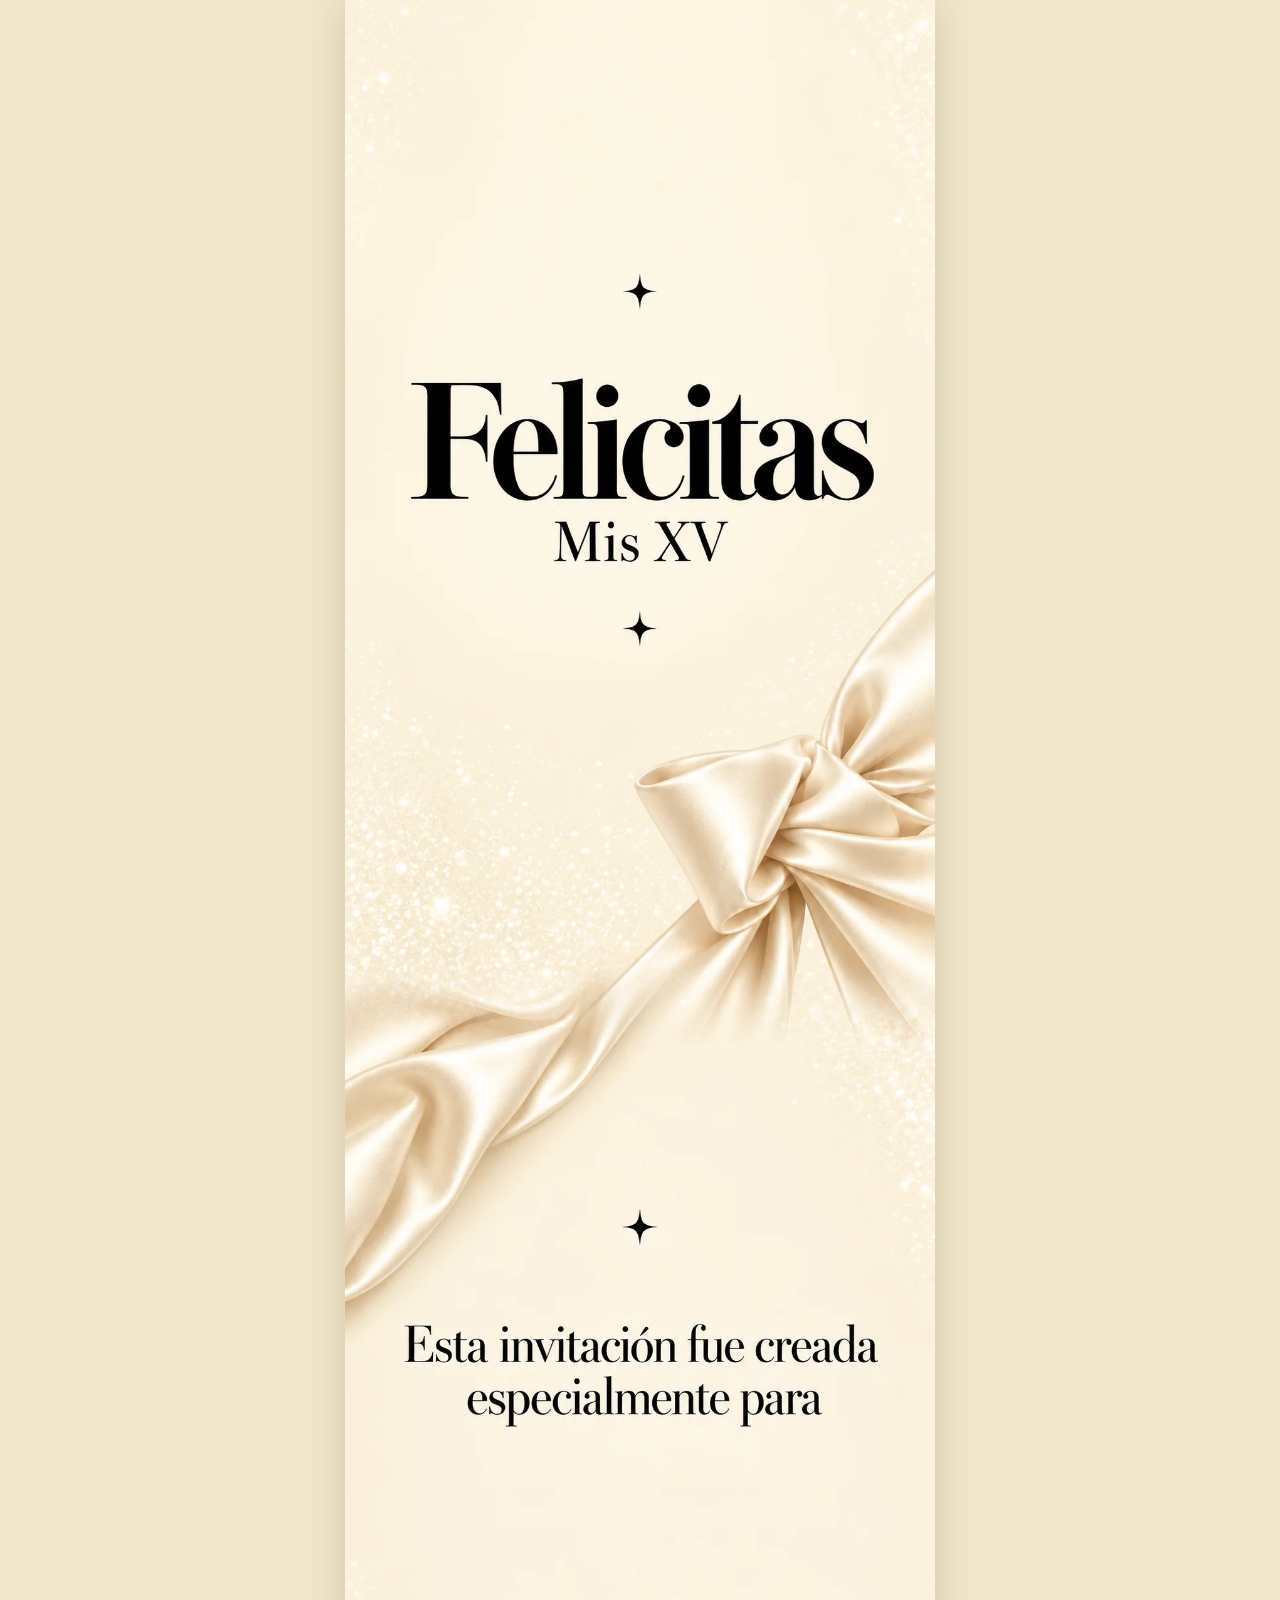
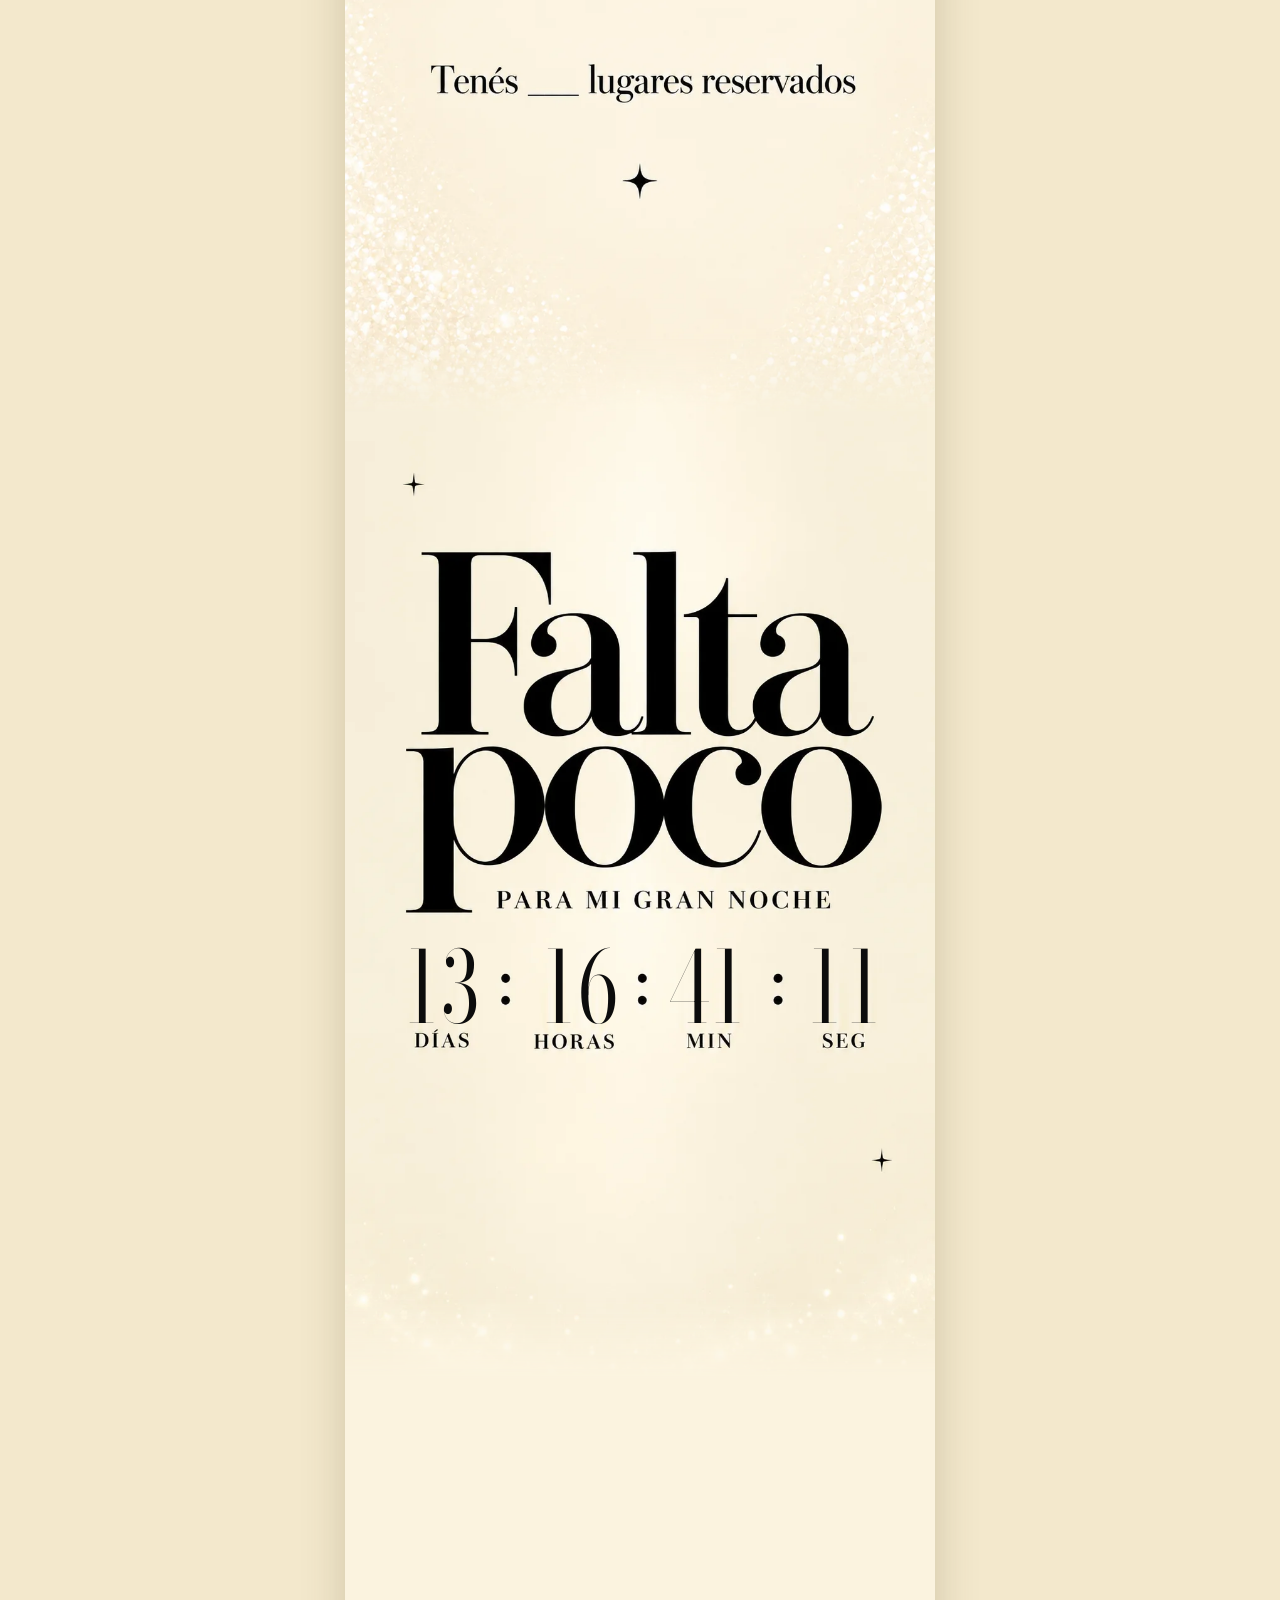
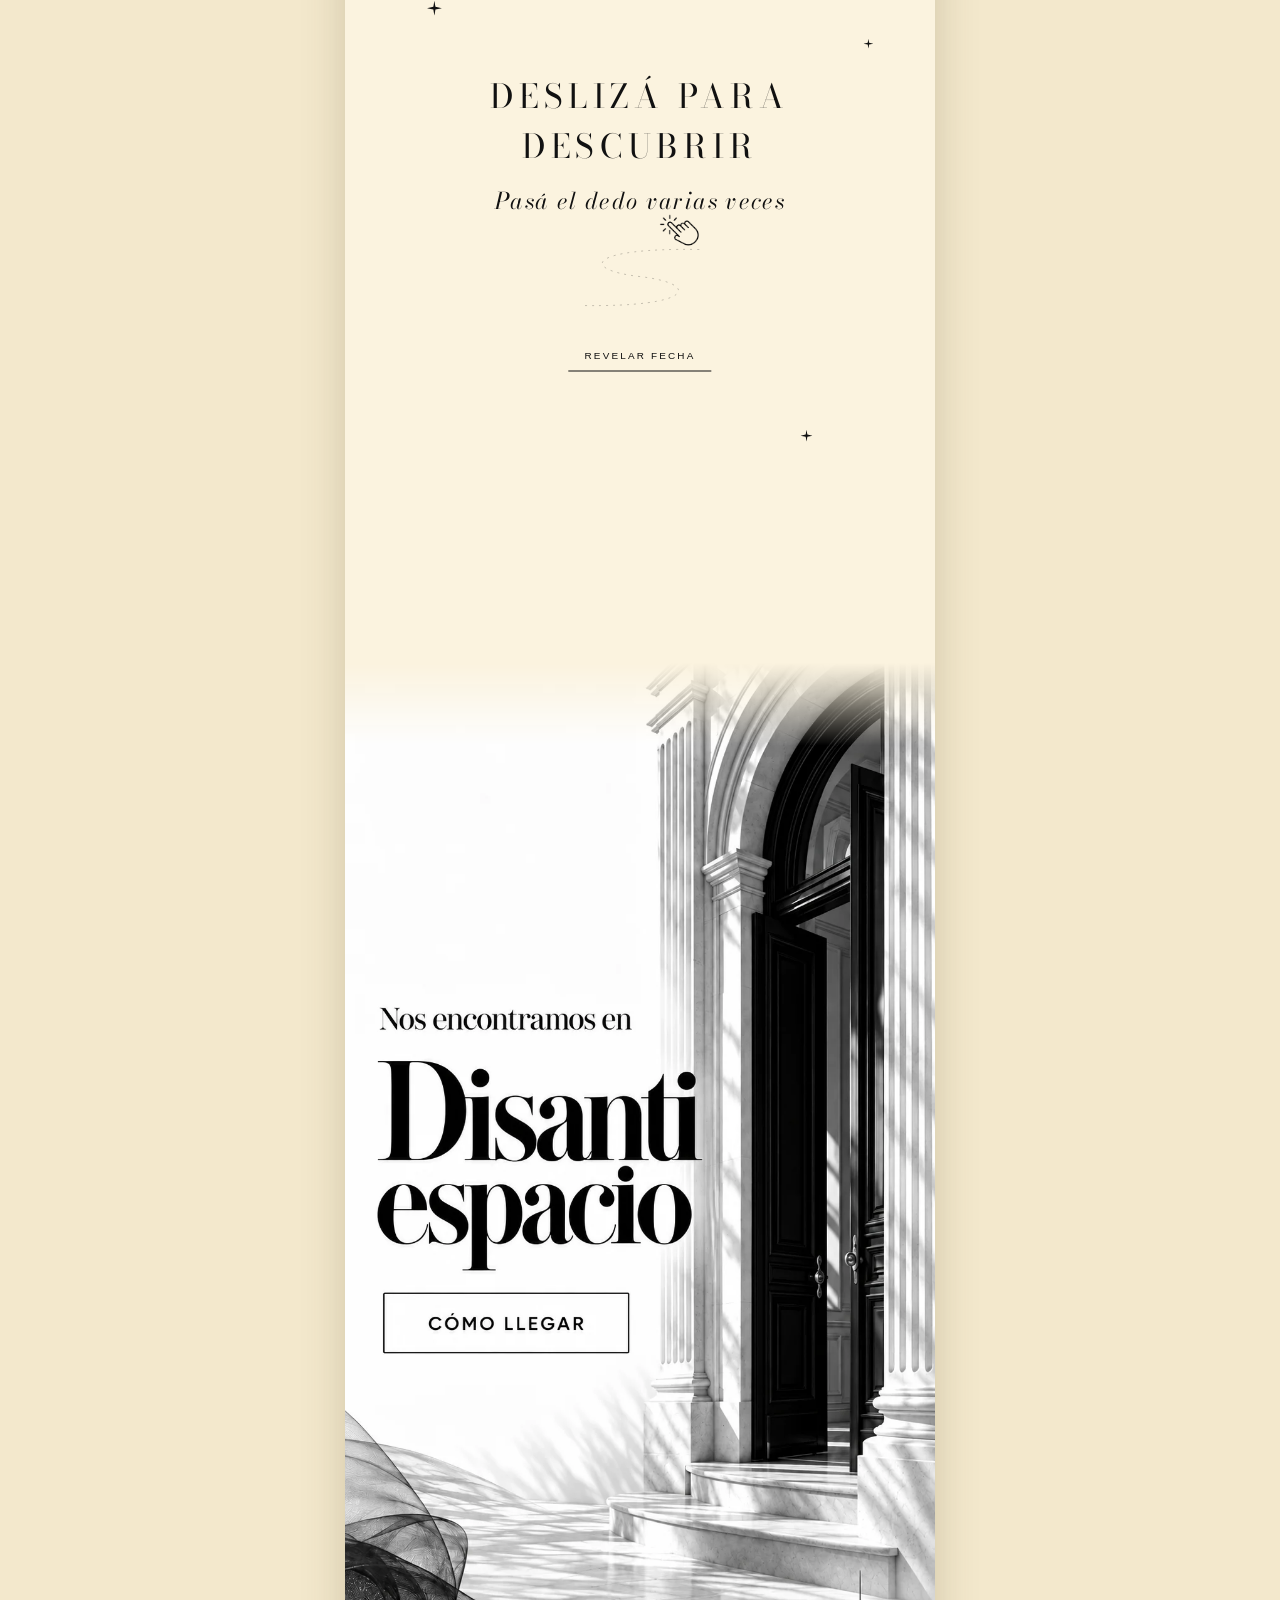
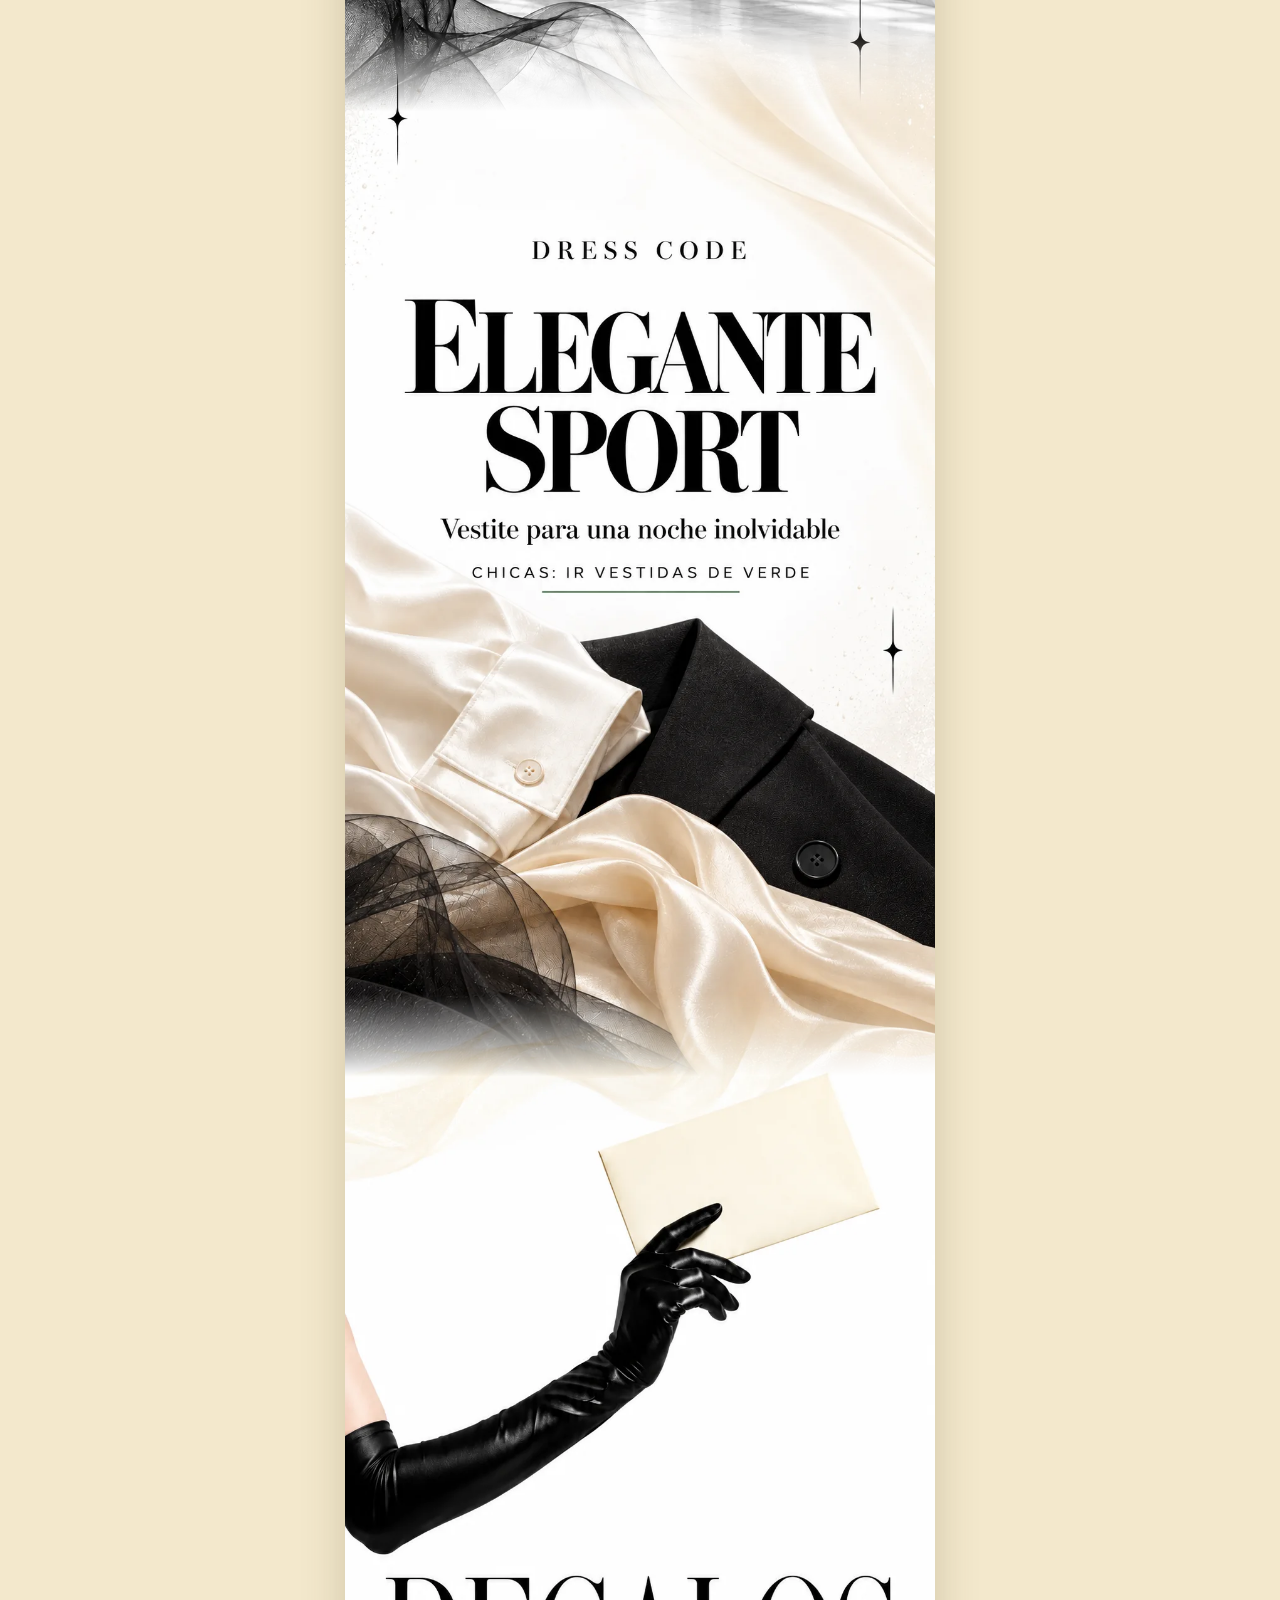
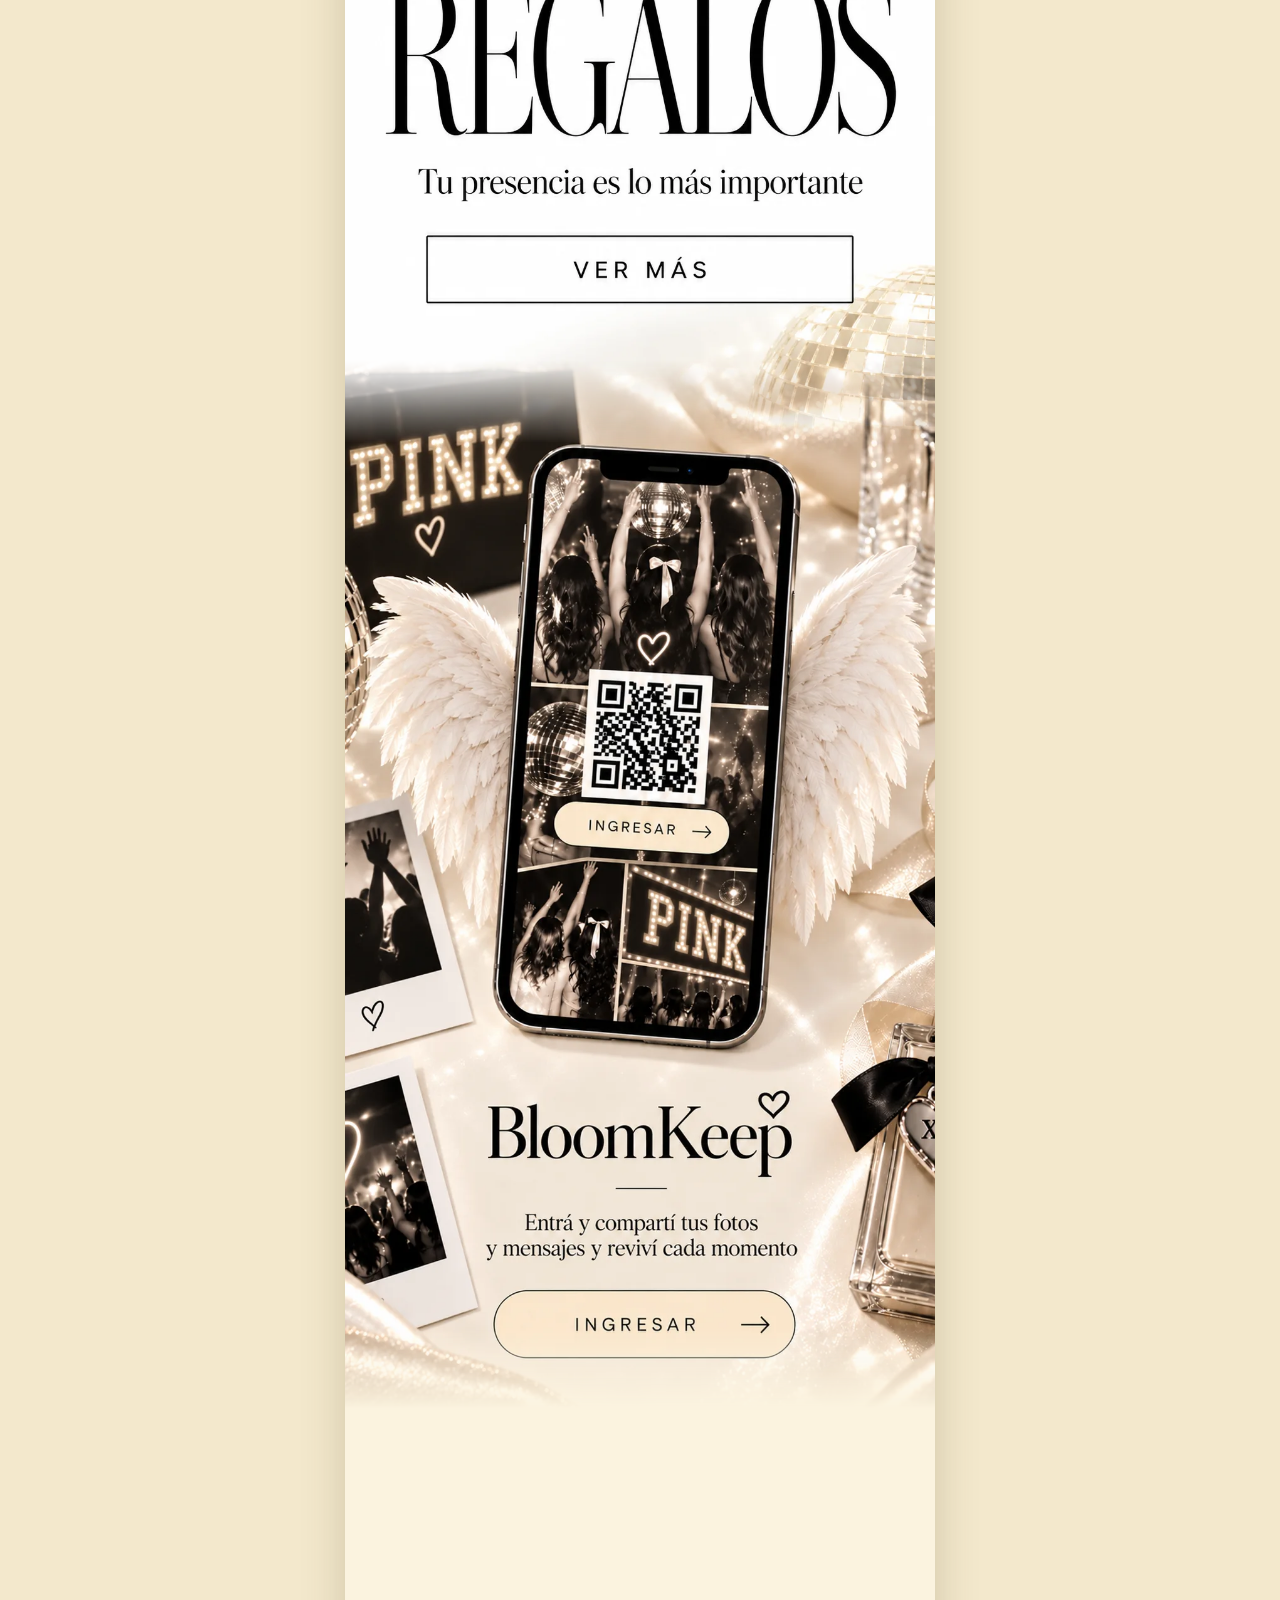
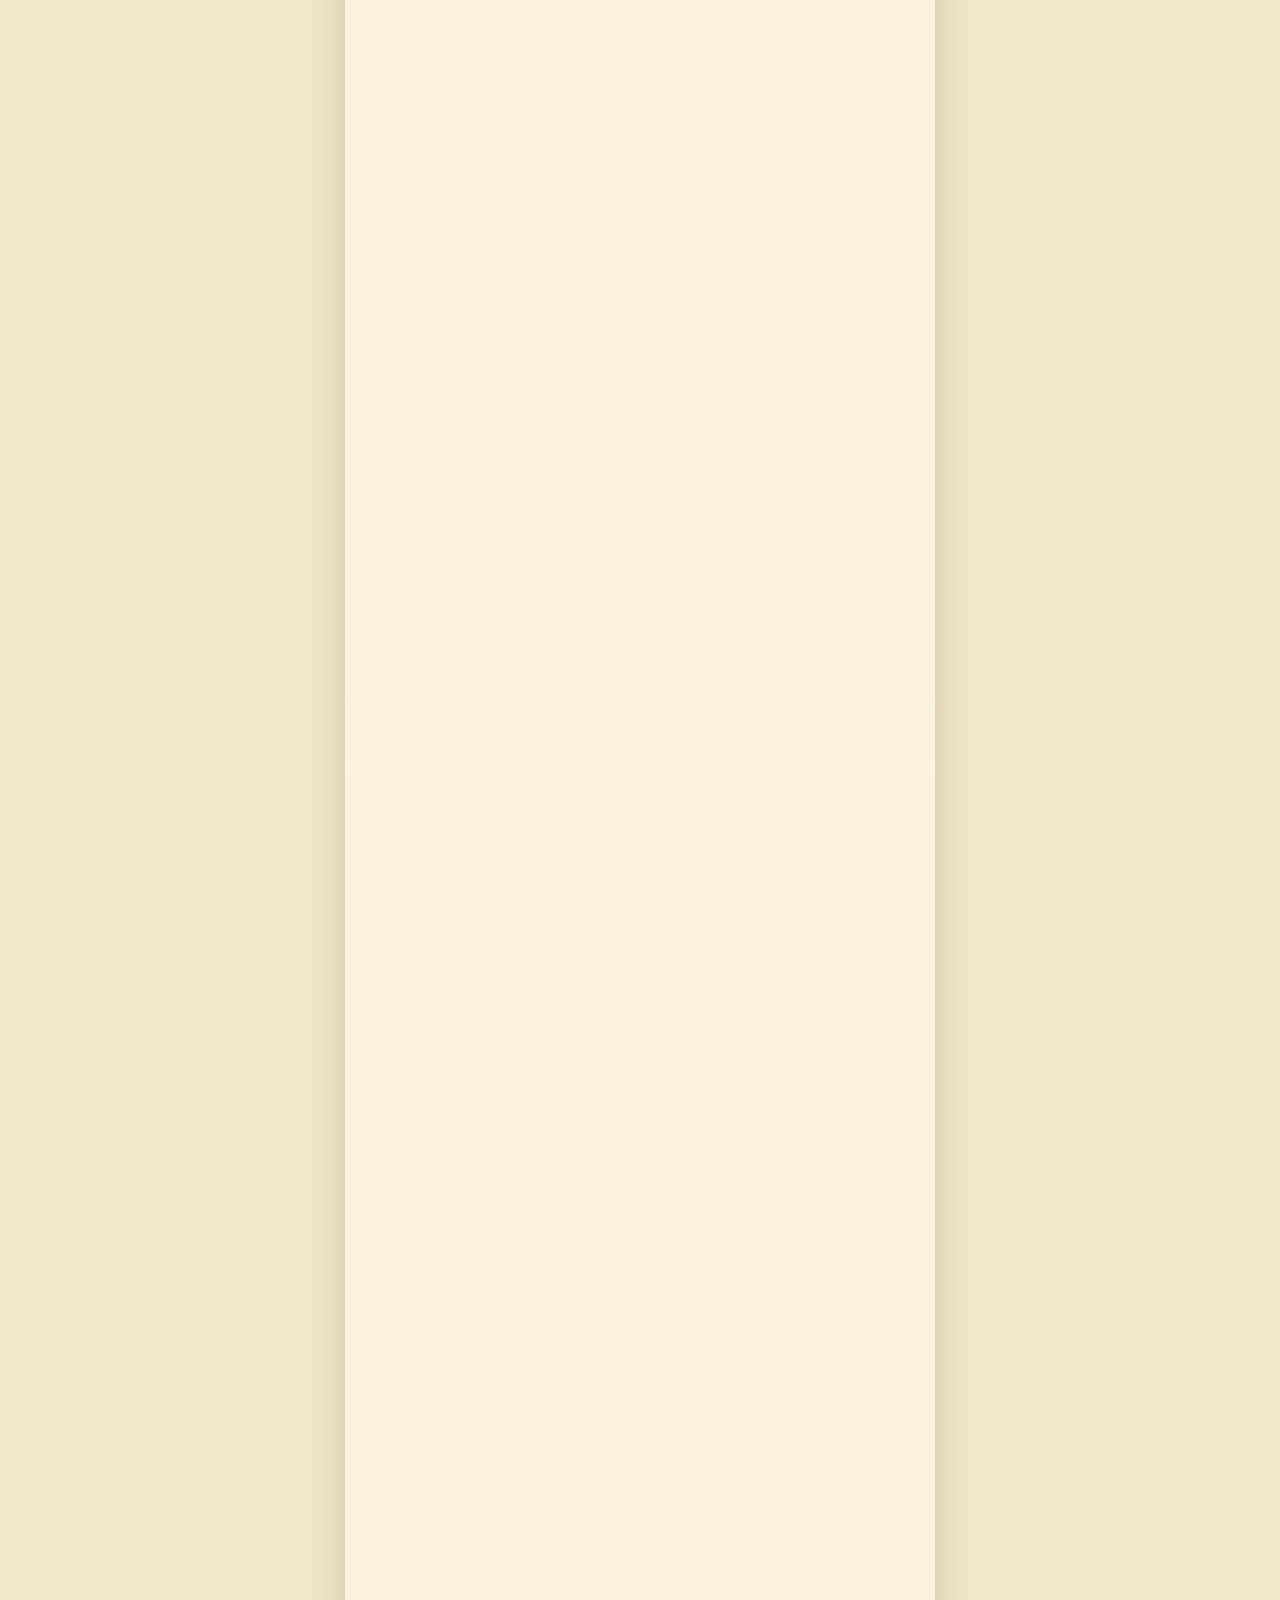
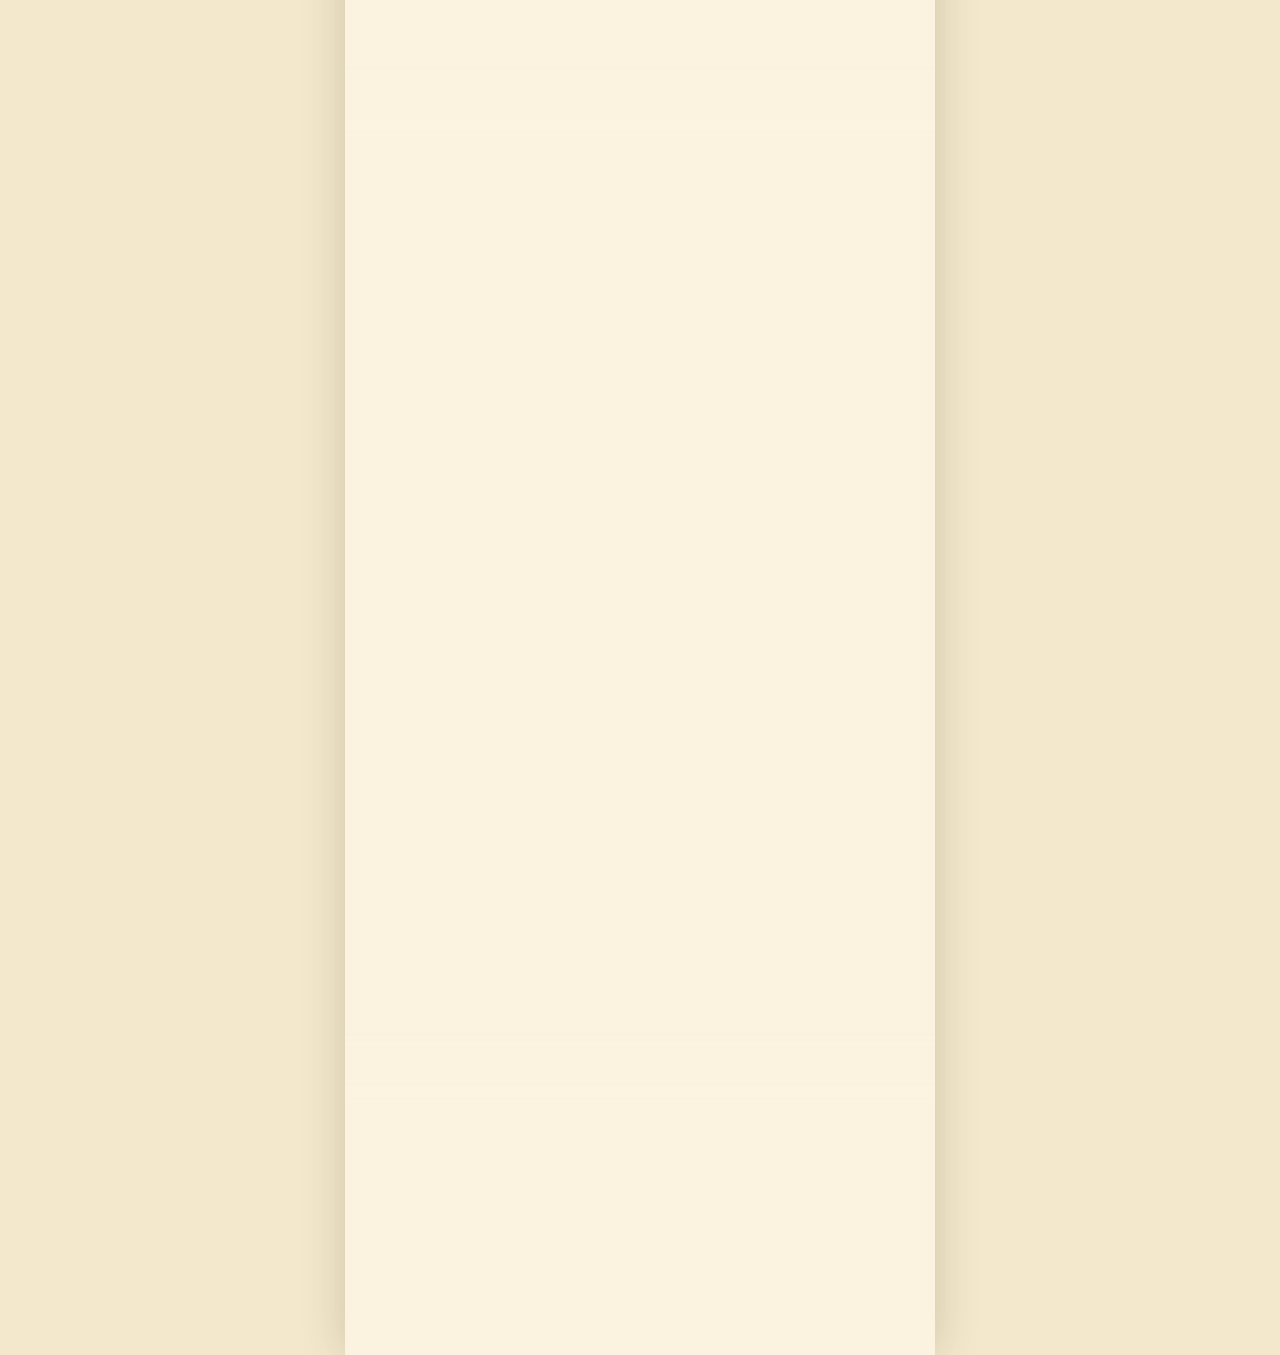
==== commit 1f615204: "Agregar versión de Felicitas para amigos Co-Authored-By: Claude Opus 5.5 <noreply@anthropic.com>" ====
--- a/amigos/index.html
+++ b/amigos/index.html
@@ -145,8 +145,8 @@
       <section class="panel panel--dress-code" aria-labelledby="dress-code-title">
         <h2 id="dress-code-title" class="sr-only">Código de vestimenta</h2>
         <img
-          src="../assets/dress-code.webp"
-          alt="Dress code elegante sport. Vestite para una noche inolvidable"
+          src="../assets/dress-code-felicitas.webp"
+          alt="Dress code elegante sport. Vestite para una noche inolvidable. Chicas: ir vestidas de verde"
           width="941"
           height="1672"
           loading="lazy"
@@ -197,8 +197,8 @@
       <section class="panel panel--card-price" aria-labelledby="card-price-title">
         <h2 id="card-price-title" class="sr-only">Valor de la tarjeta</h2>
         <img
-          src="../assets/valor-tarjeta-amigos.webp"
-          alt="Valor de la tarjeta. Adultos $100.000. Menores hasta 10 años $50.000. Enviá el comprobante de pago"
+          src="../assets/valor-tarjeta-felicitas.webp"
+          alt="Valor de la tarjeta. $50.000. Enviá el comprobante de pago"
           width="941"
           height="1671"
           loading="lazy"
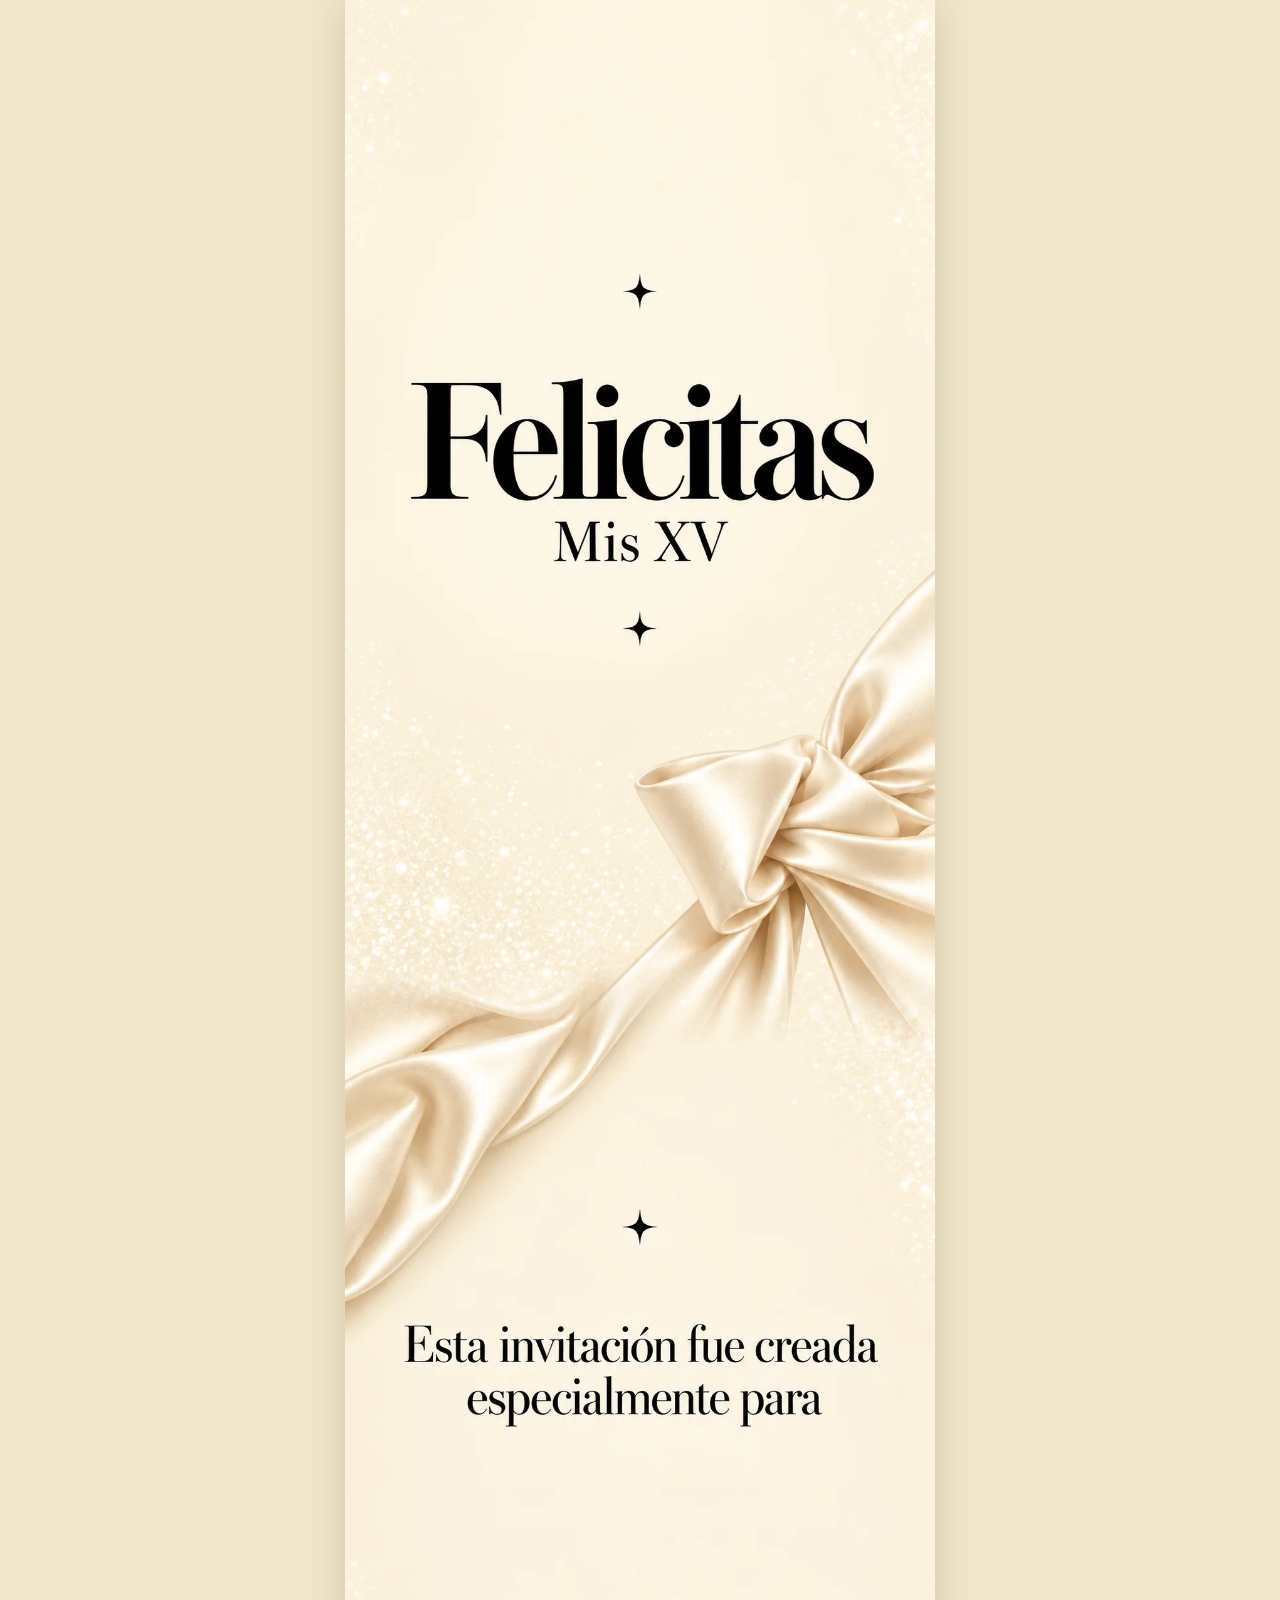
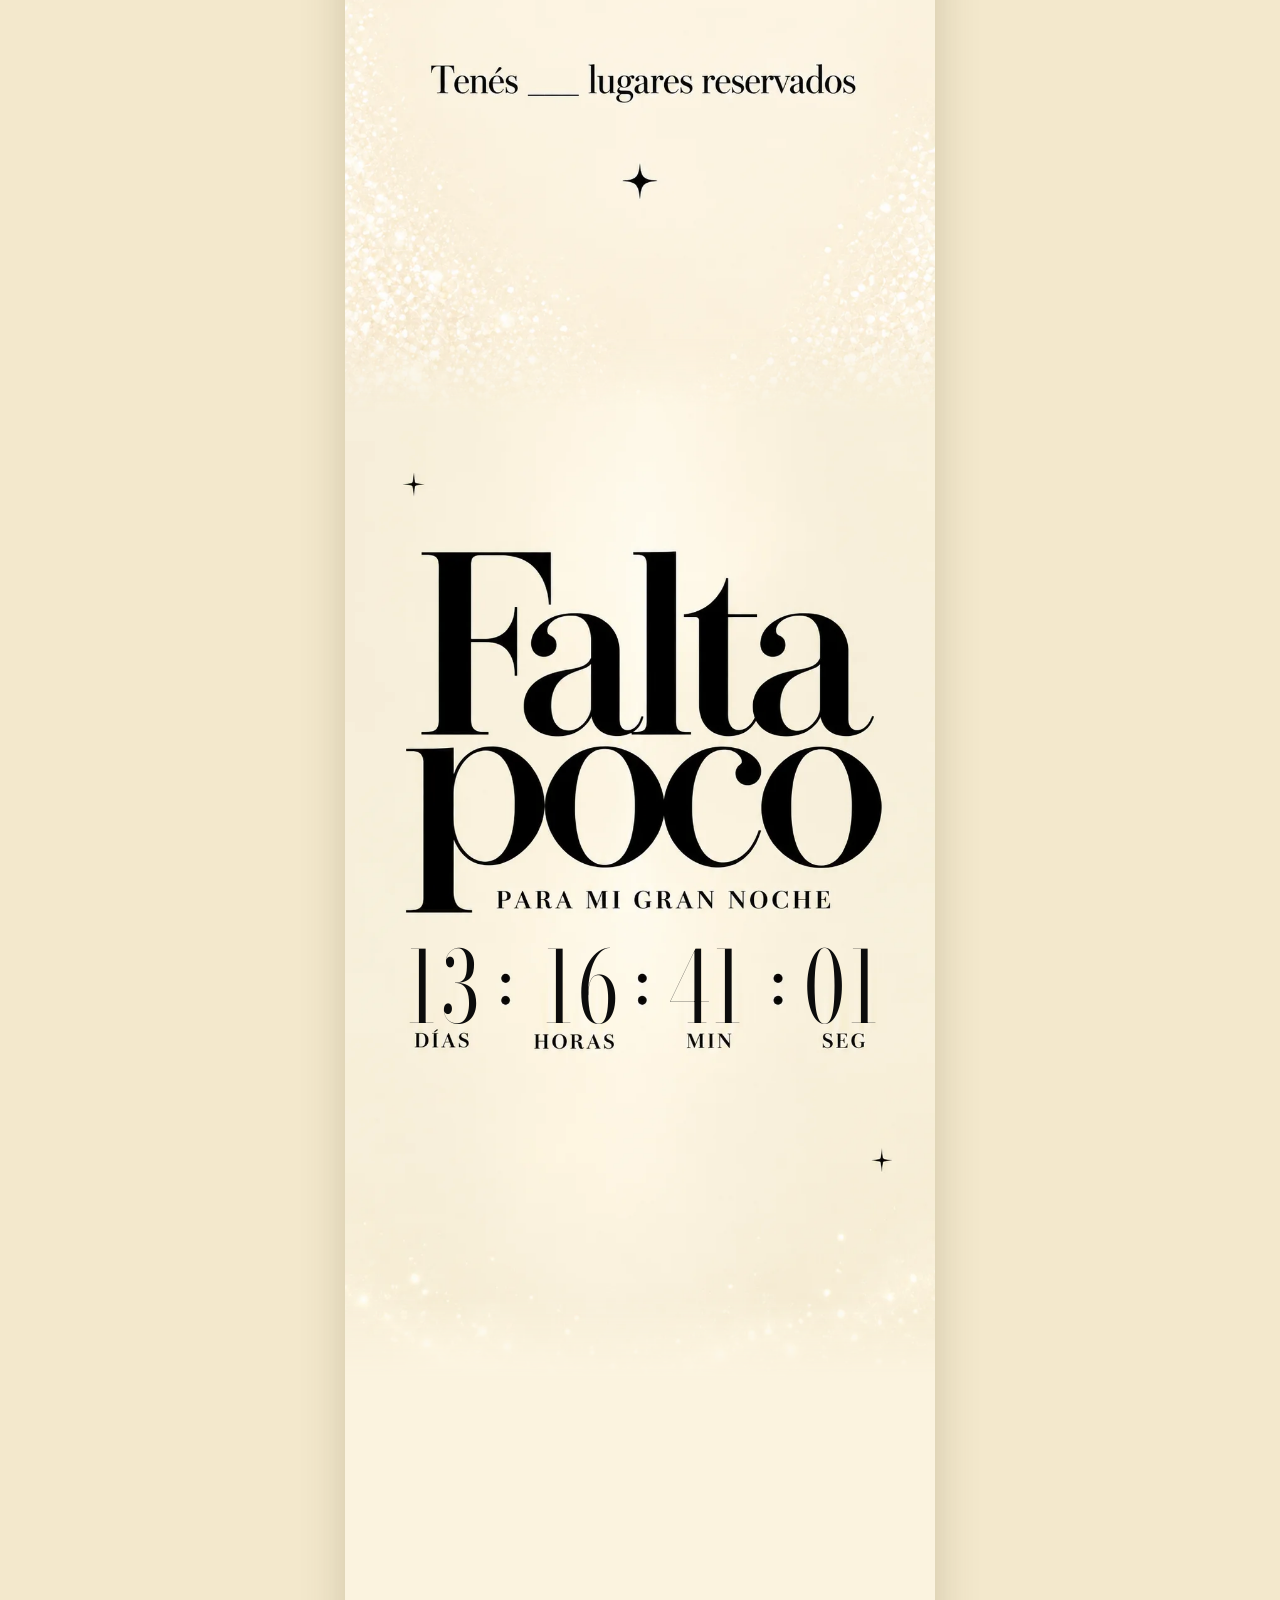
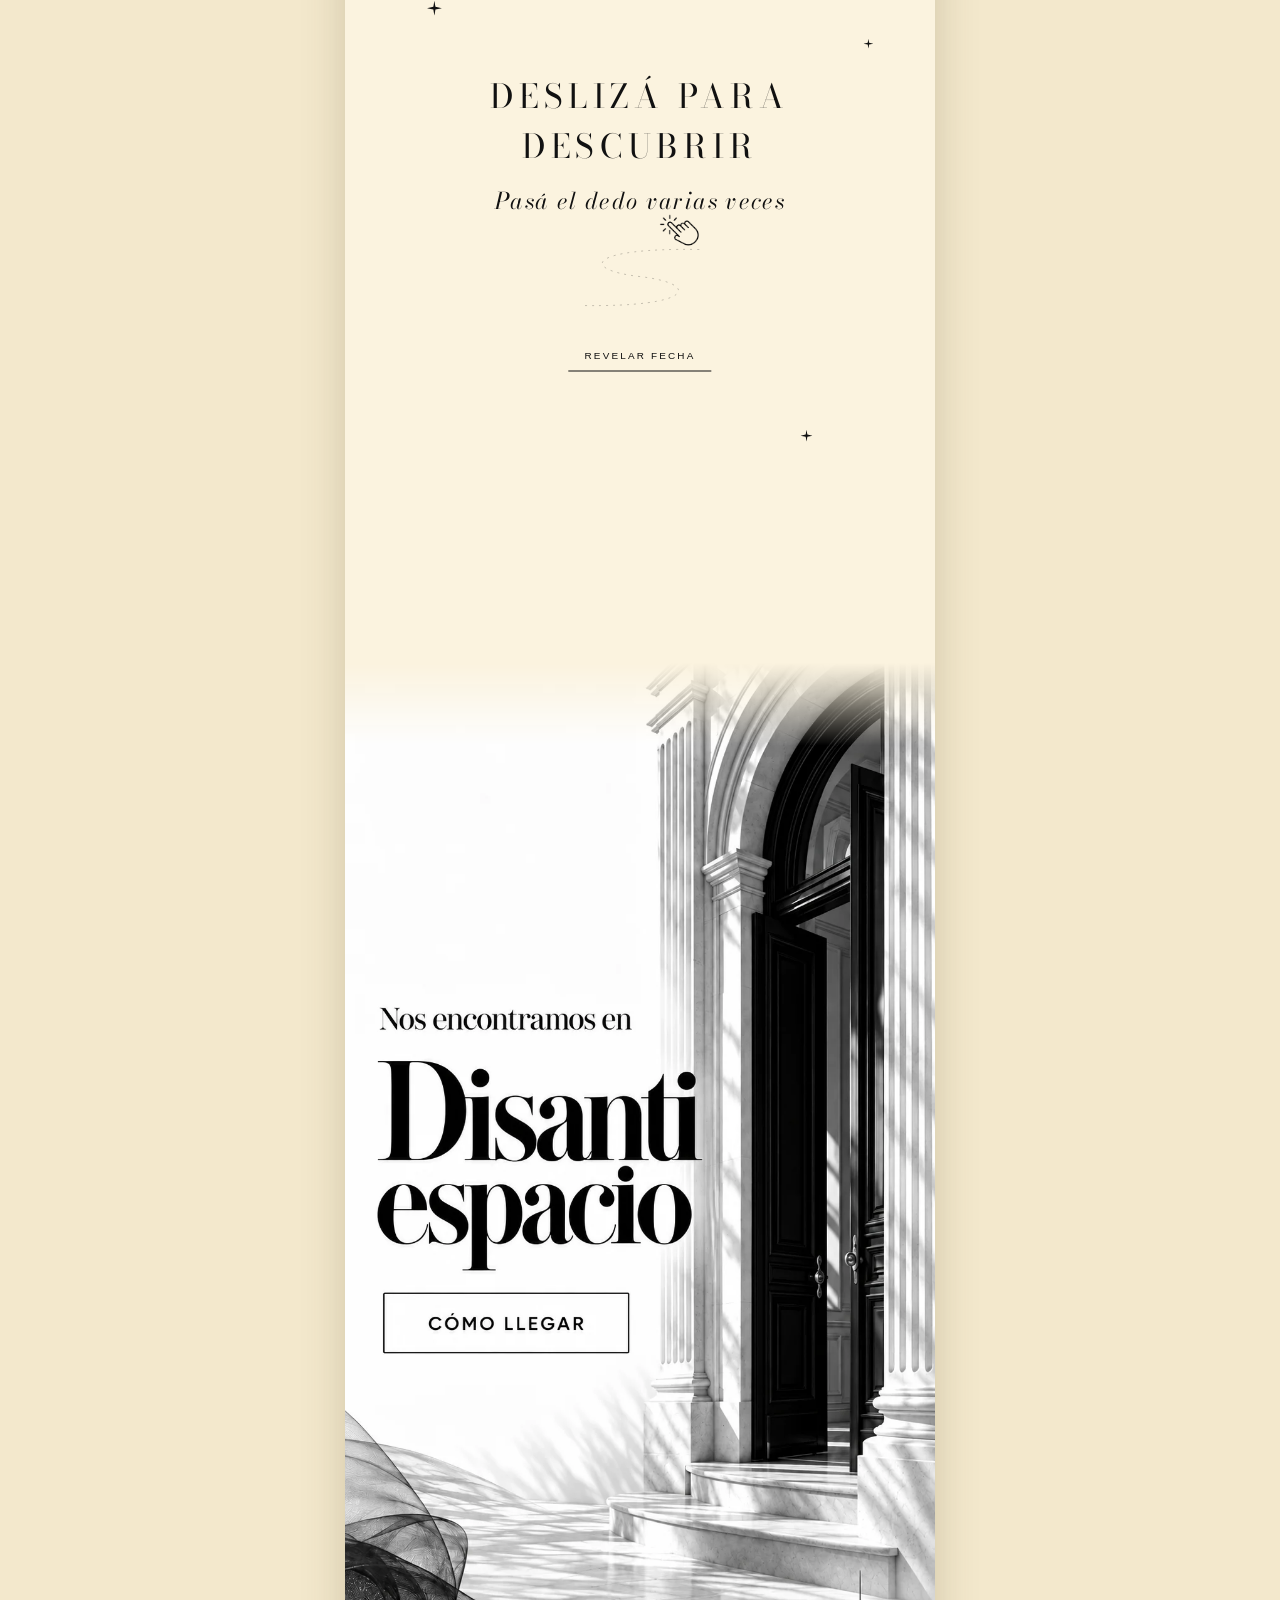
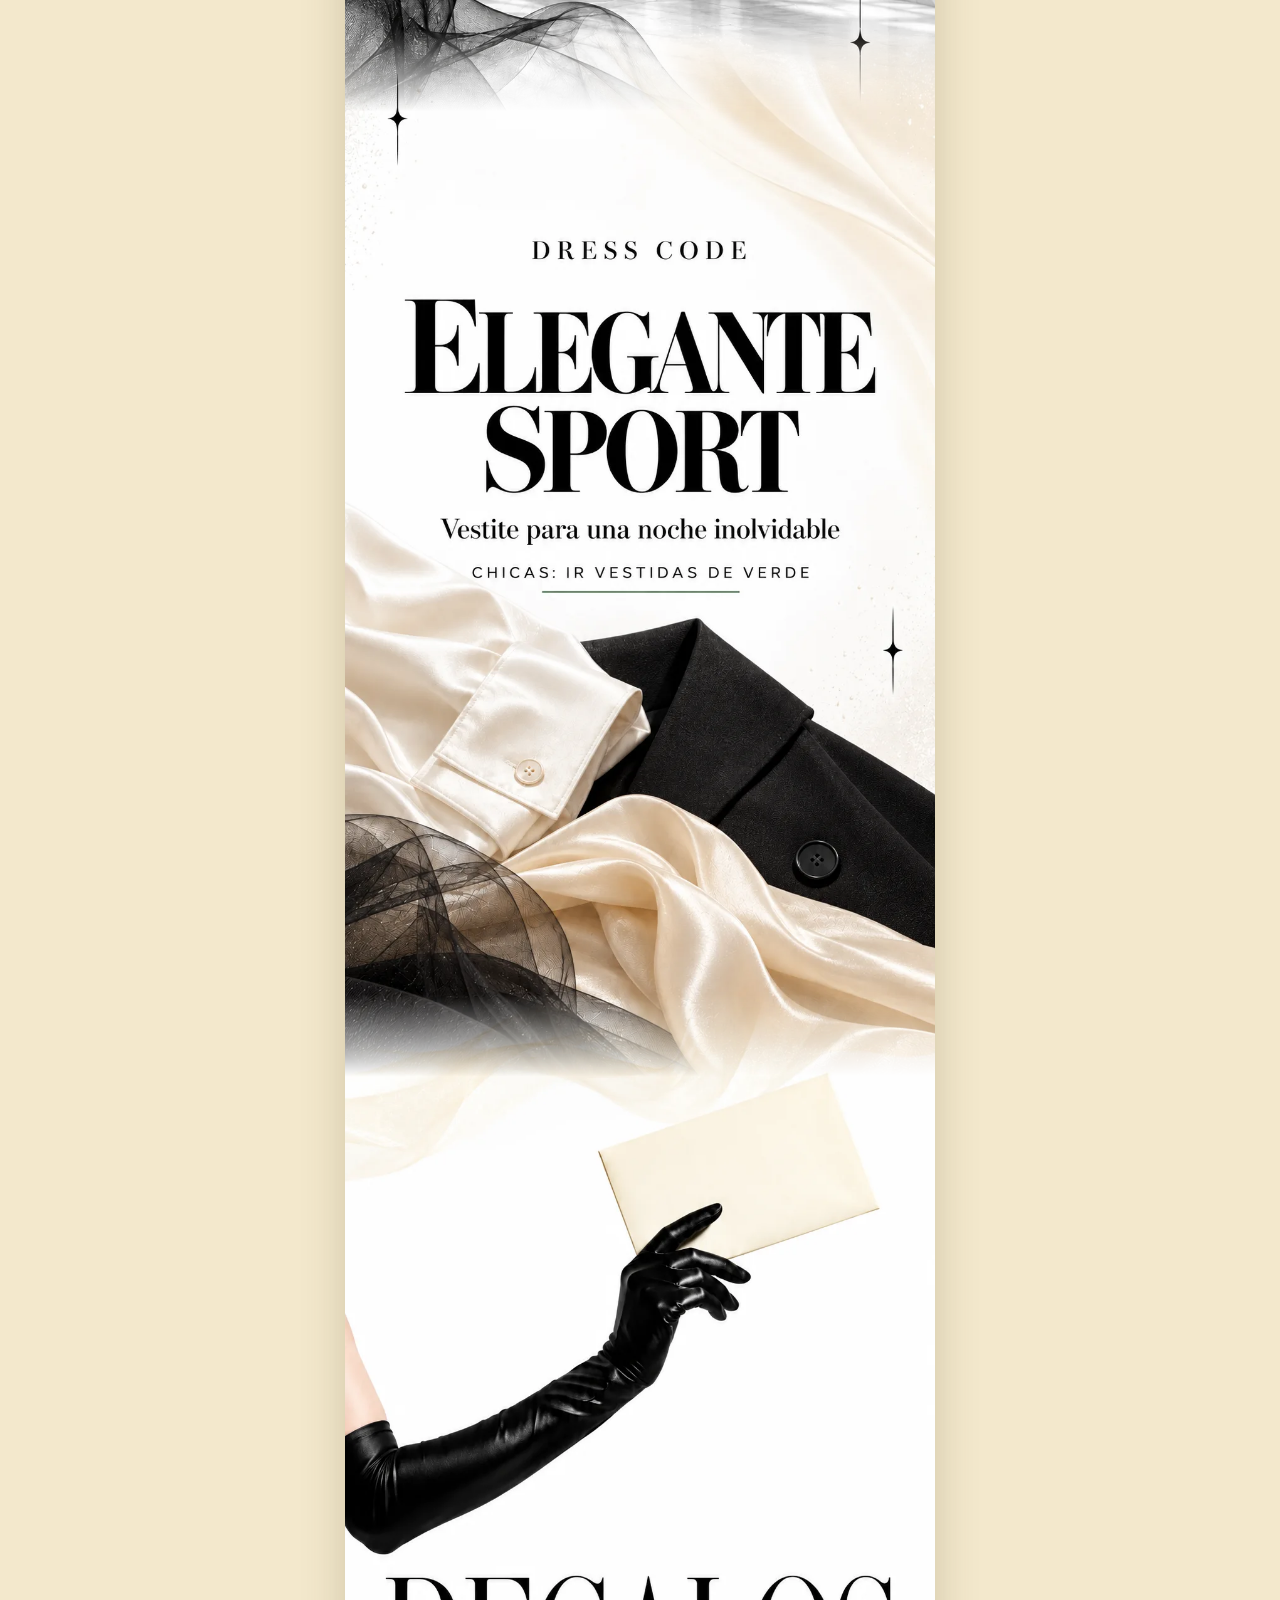
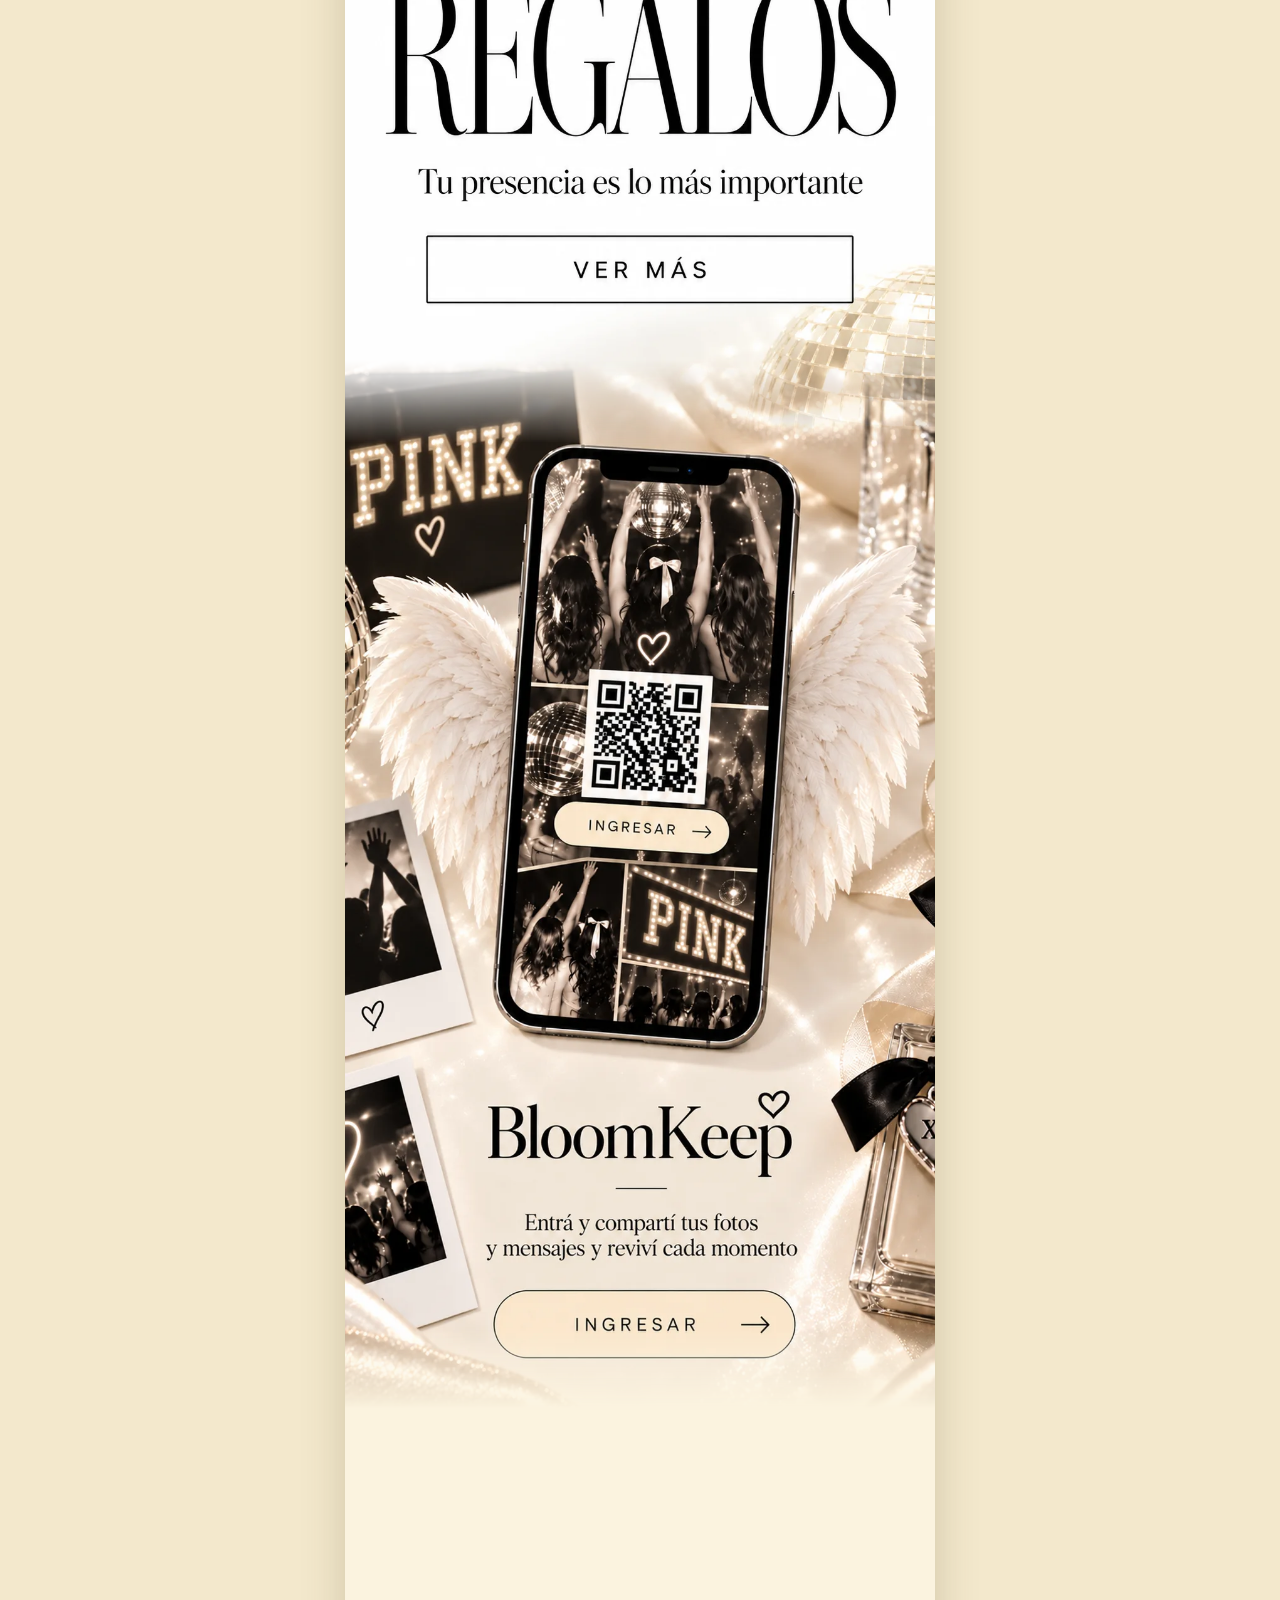
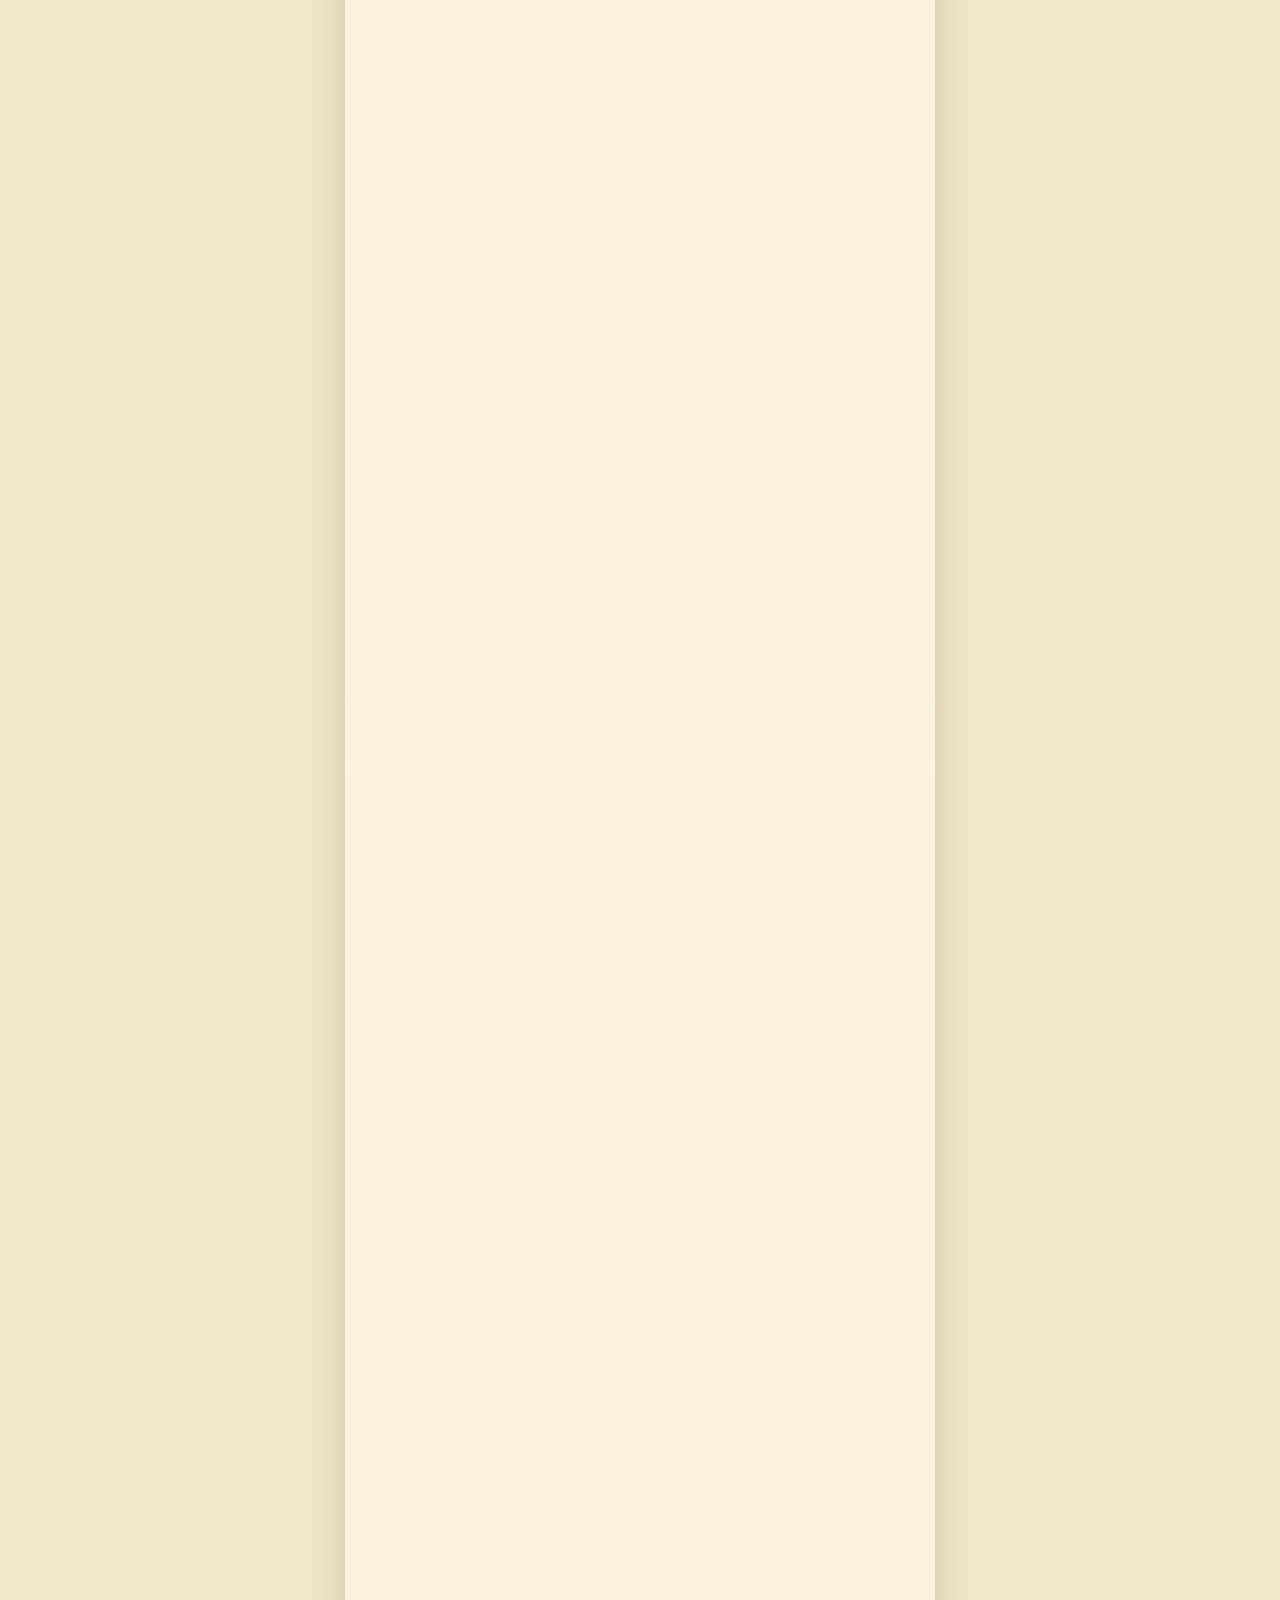
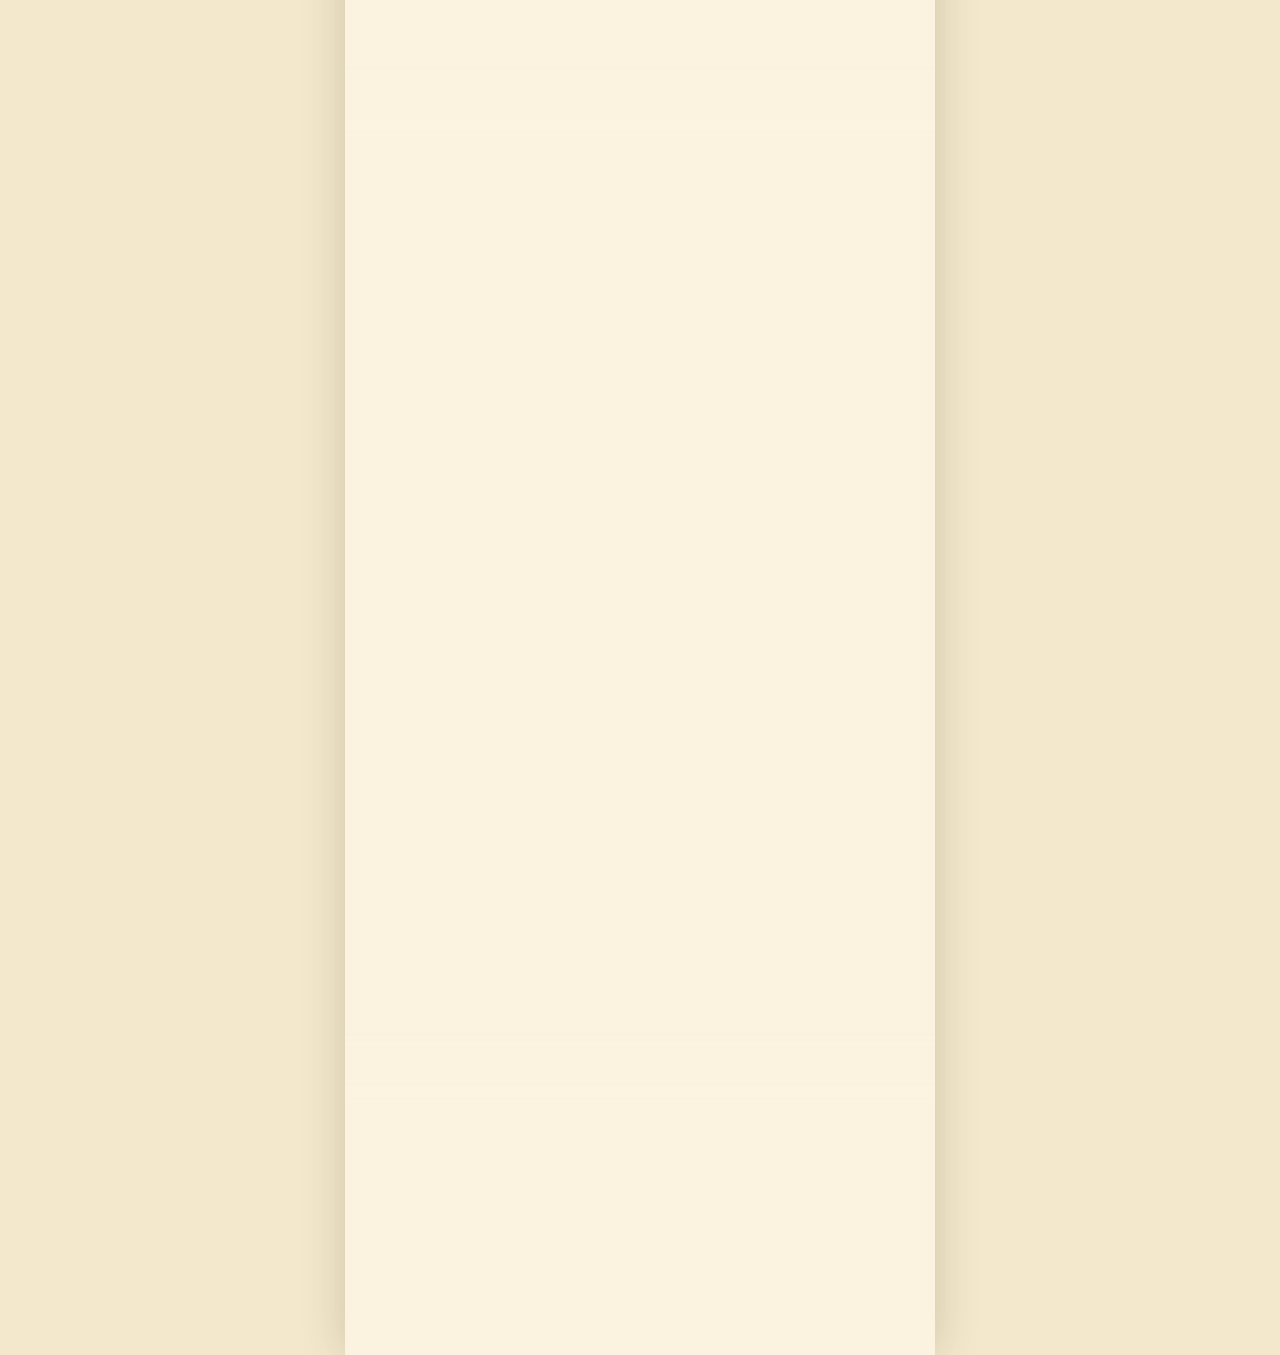
==== commit 792cb48a: "Nueva imagen y mensaje para la vista previa de WhatsApp Co-Authored-By: Claude Opus 5.5 <noreply@ant" ====
--- a/amigos/index.html
+++ b/amigos/index.html
@@ -9,7 +9,7 @@
     <meta name="theme-color" content="#f3e8cc" />
     <meta
       name="description"
-      content="Te invito a celebrar mis XV. Será una noche muy especial y quiero compartirla con vos. ✨"
+      content="Hay noches que se esperan toda la vida, y esta es la mía. Te invito a celebrar mis XV el 19 de diciembre. ¡Me encantaría que estés! ✨"
     />
     <link rel="canonical" href="https://bloomdate-felicitas15.netlify.app/amigos/" />
     <meta property="og:type" content="website" />
@@ -19,17 +19,18 @@
     <meta property="og:title" content="Mis XV · Felicitas" />
     <meta
       property="og:description"
-      content="Te invito a celebrar mis XV. Será una noche muy especial y quiero compartirla con vos. ✨"
+      content="Hay noches que se esperan toda la vida, y esta es la mía. Te invito a celebrar mis XV el 19 de diciembre. ¡Me encantaría que estés! ✨"
     />
-    <meta property="og:image" content="https://bloomdate-felicitas15.netlify.app/assets/whatsapp-felicitas.jpg" />
-    <meta property="og:image:secure_url" content="https://bloomdate-felicitas15.netlify.app/assets/whatsapp-felicitas.jpg" />
+    <meta property="og:image" content="https://bloomdate-felicitas15.netlify.app/assets/whatsapp-felicitas-xv.jpg" />
+    <meta property="og:image:secure_url" content="https://bloomdate-felicitas15.netlify.app/assets/whatsapp-felicitas-xv.jpg" />
     <meta property="og:image:type" content="image/jpeg" />
     <meta property="og:image:width" content="1200" />
     <meta property="og:image:height" content="630" />
-    <meta property="og:image:alt" content="Mis XV de Felicitas, 19 de diciembre" />
+    <meta property="og:image:alt" content="Felicitas, mis XV" />
     <meta name="twitter:card" content="summary_large_image" />
     <meta name="twitter:title" content="Mis XV · Felicitas" />
-    <meta name="twitter:image" content="https://bloomdate-felicitas15.netlify.app/assets/whatsapp-felicitas.jpg" />
+    <meta name="twitter:description" content="Hay noches que se esperan toda la vida, y esta es la mía. Te invito a celebrar mis XV el 19 de diciembre. ¡Me encantaría que estés! ✨" />
+    <meta name="twitter:image" content="https://bloomdate-felicitas15.netlify.app/assets/whatsapp-felicitas-xv.jpg" />
     <title>Mis XV · Felicitas</title>
     <link rel="preconnect" href="https://fonts.googleapis.com" />
     <link rel="preconnect" href="https://fonts.gstatic.com" crossorigin />
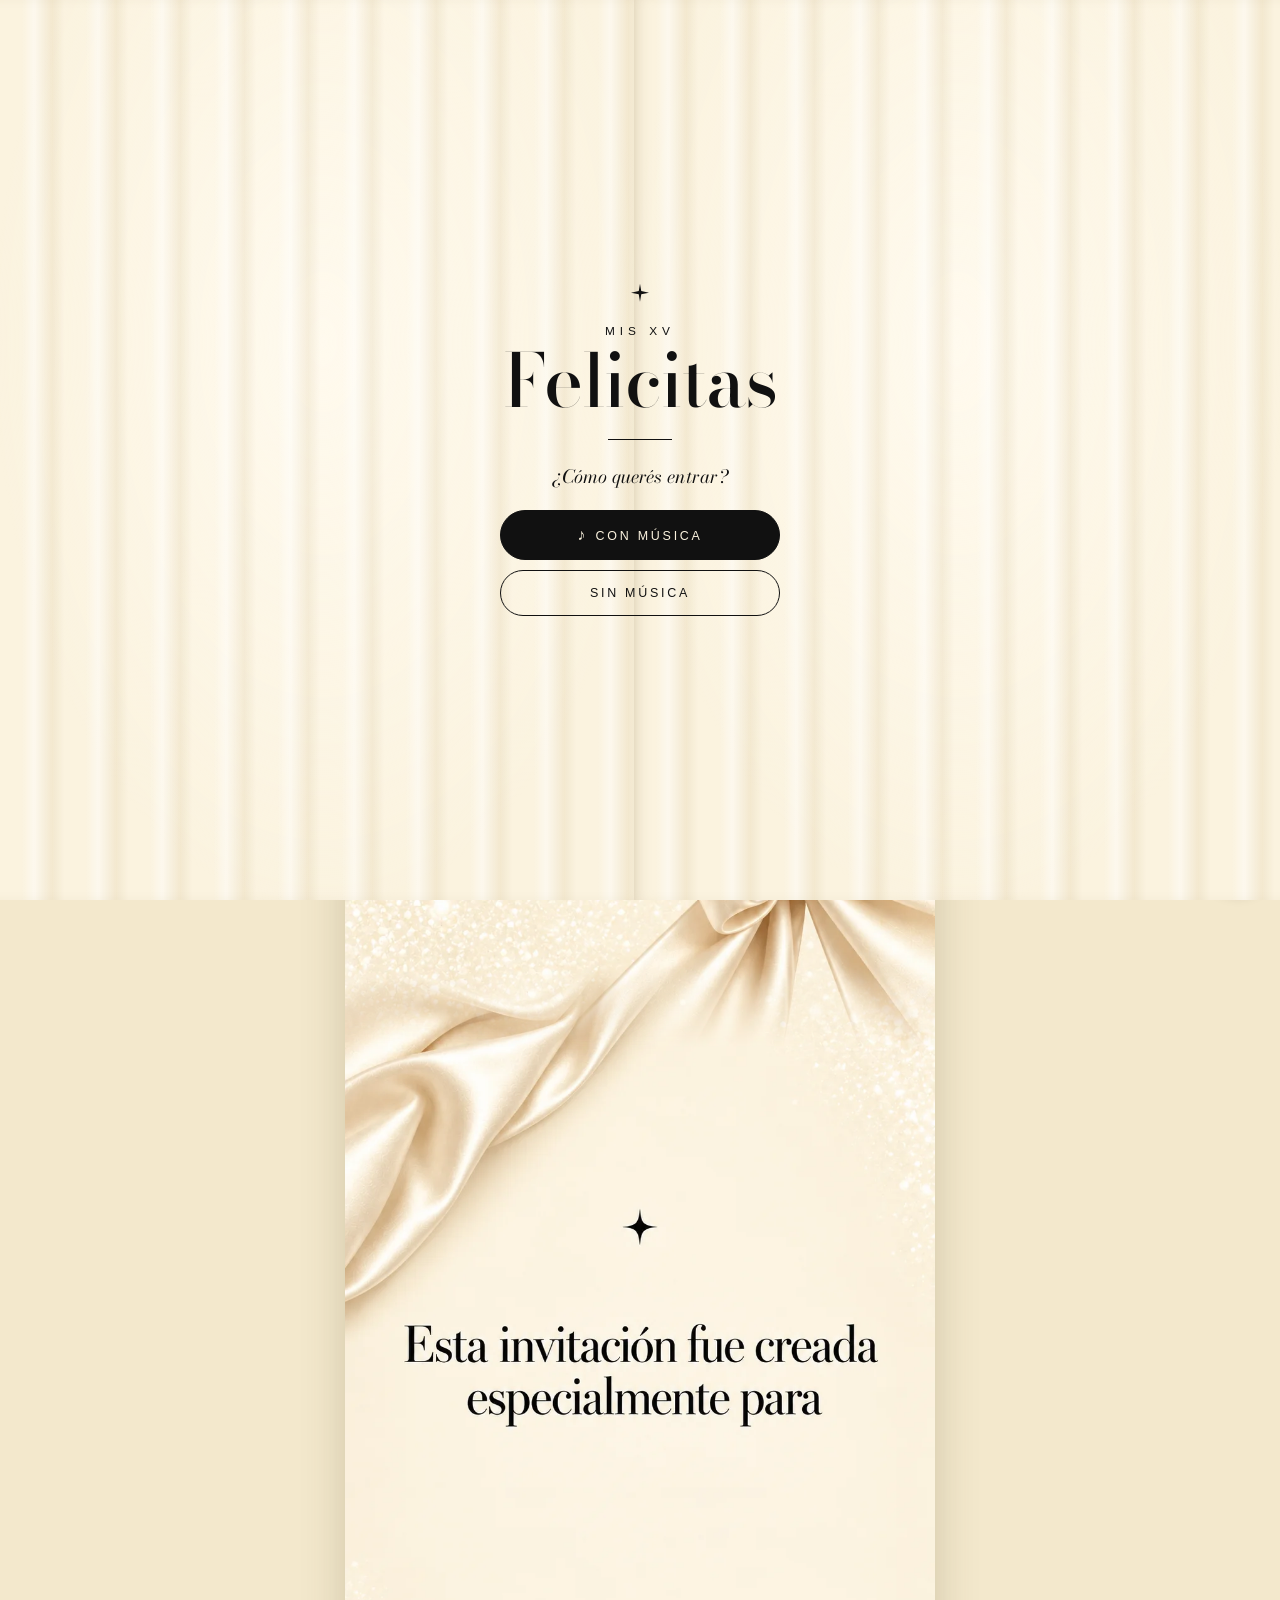
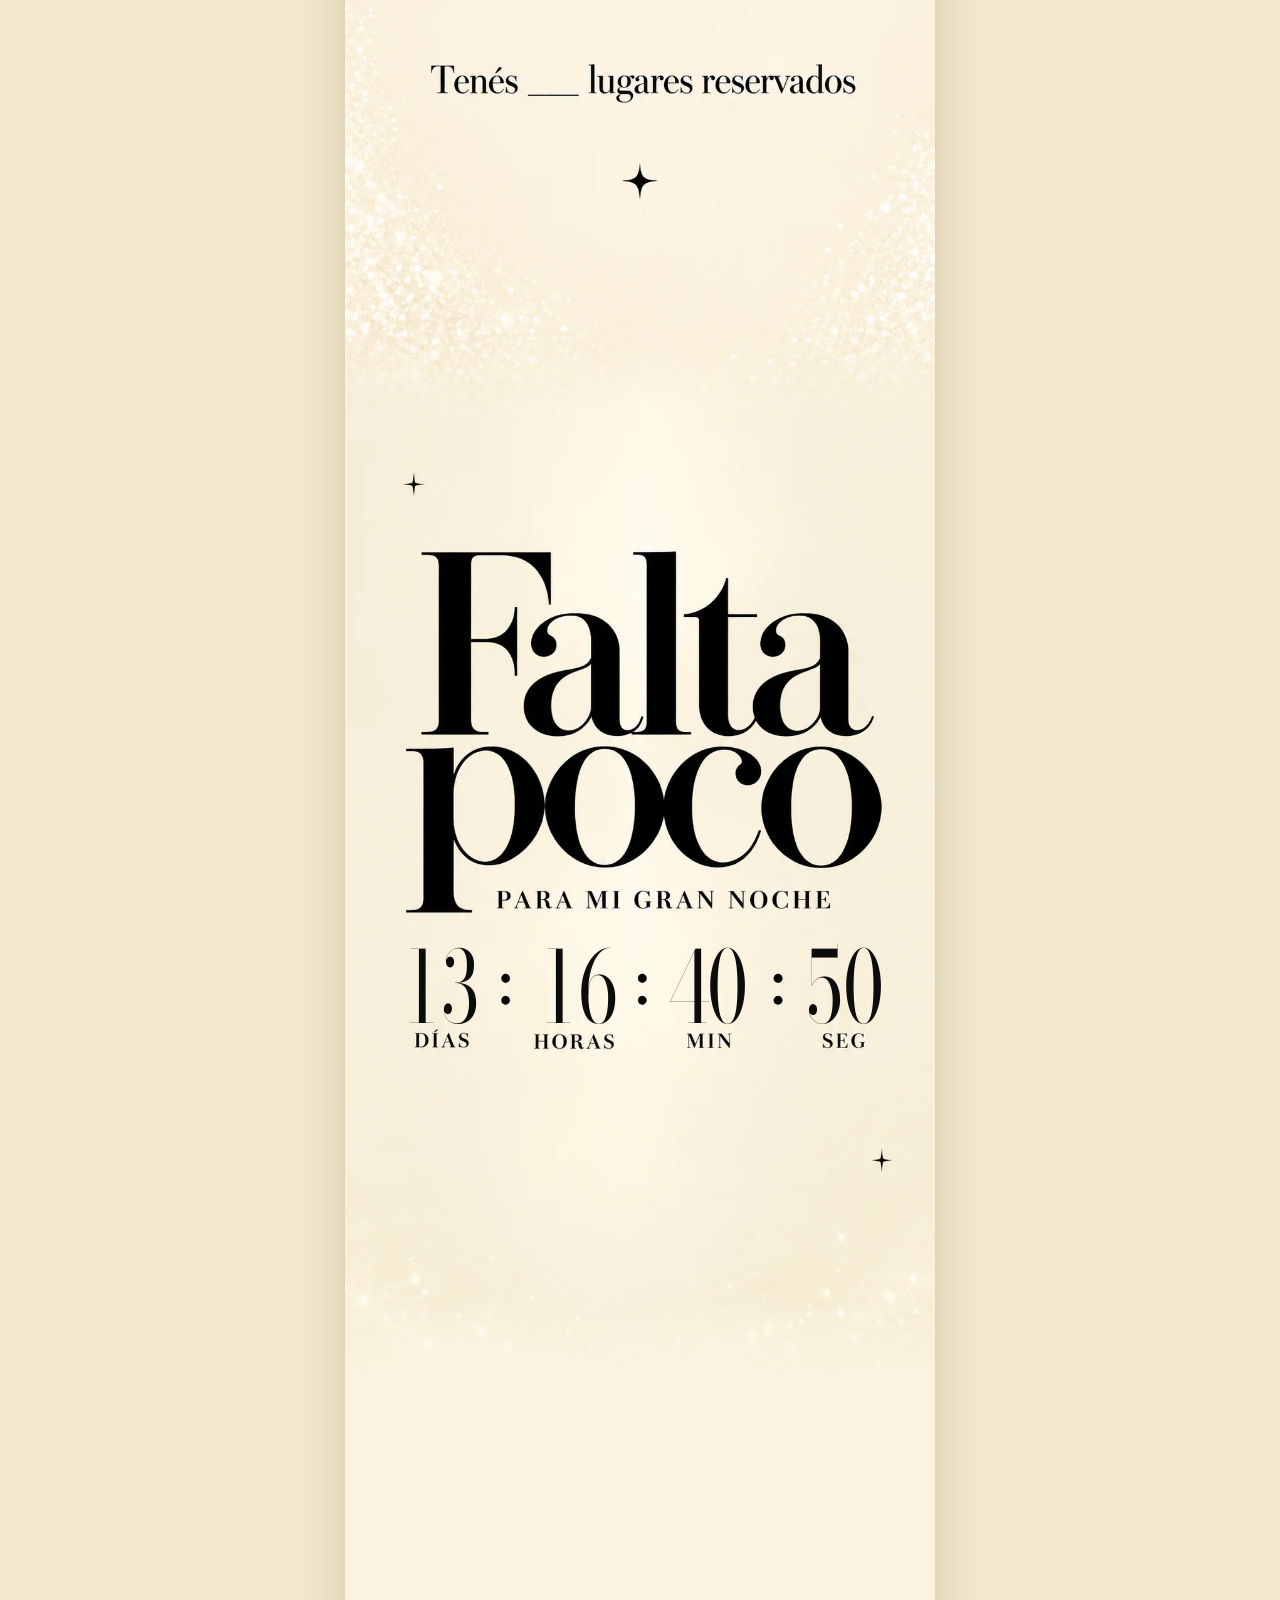
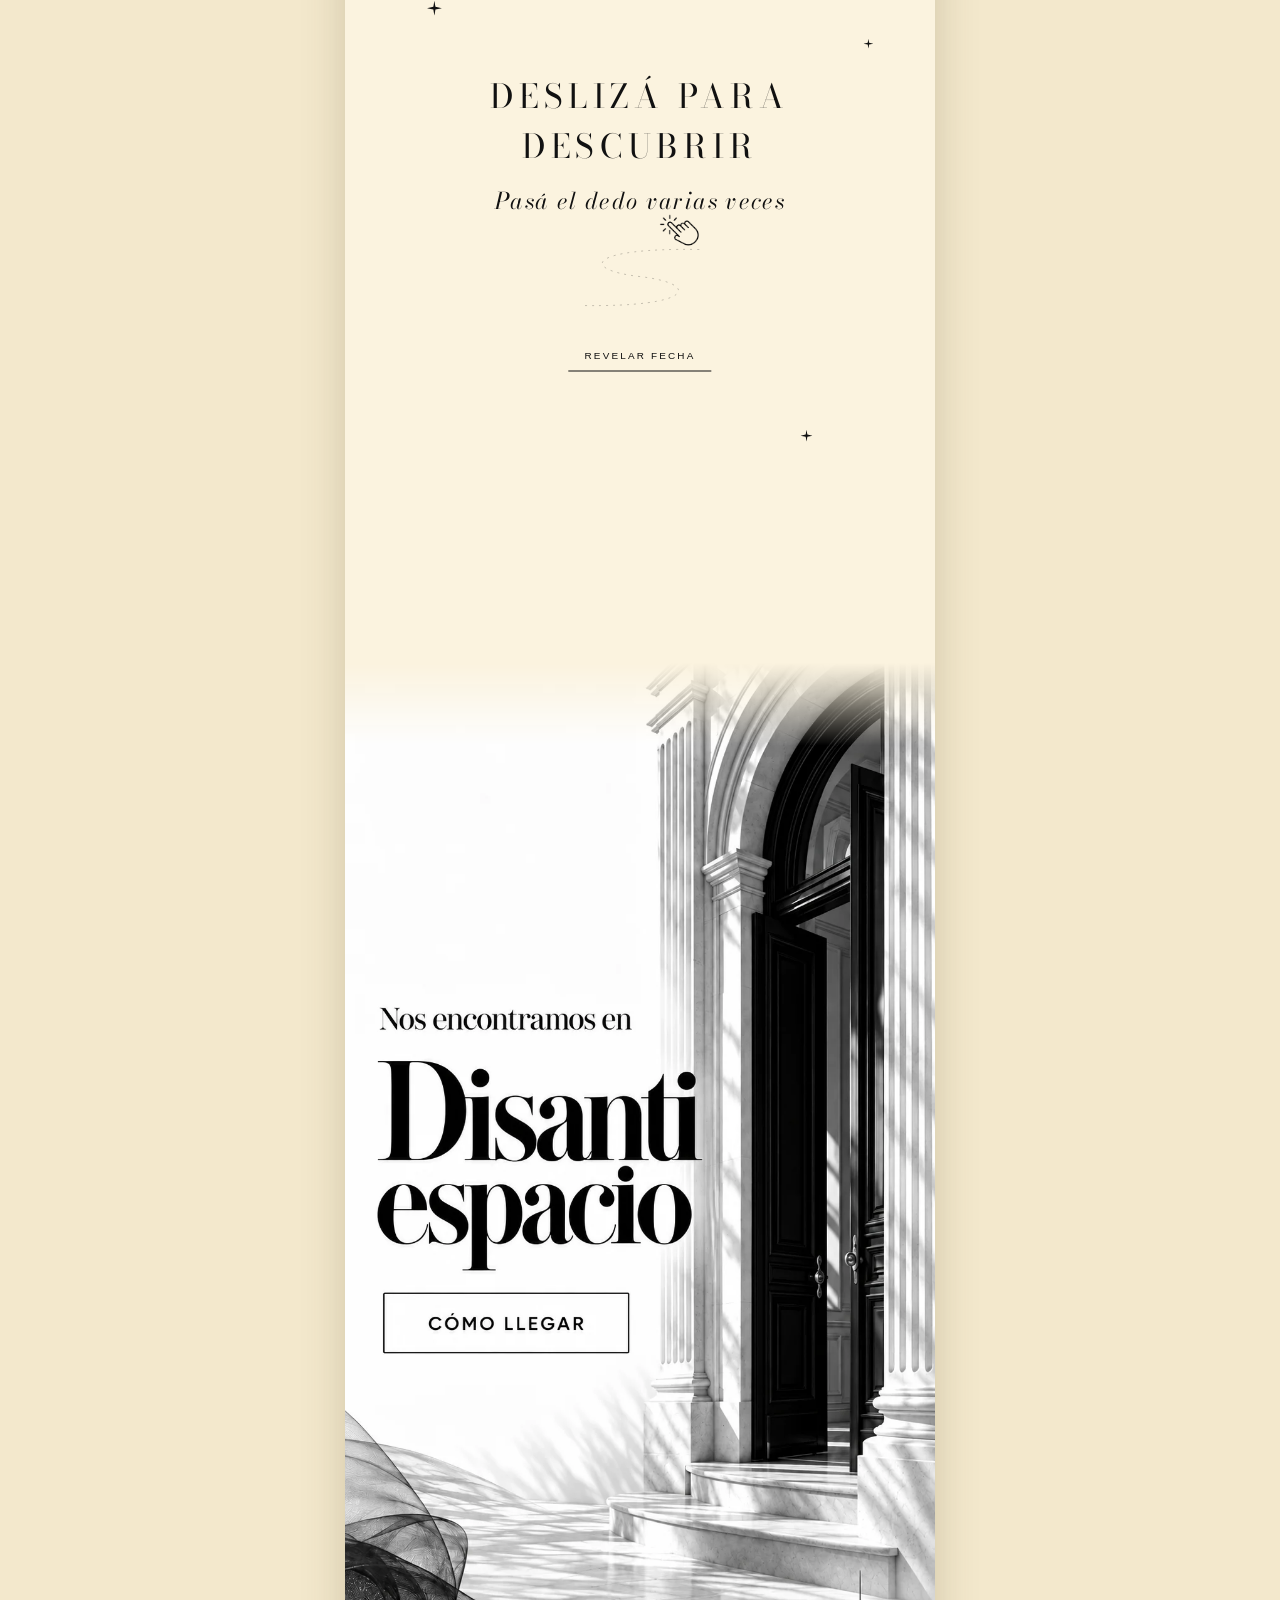
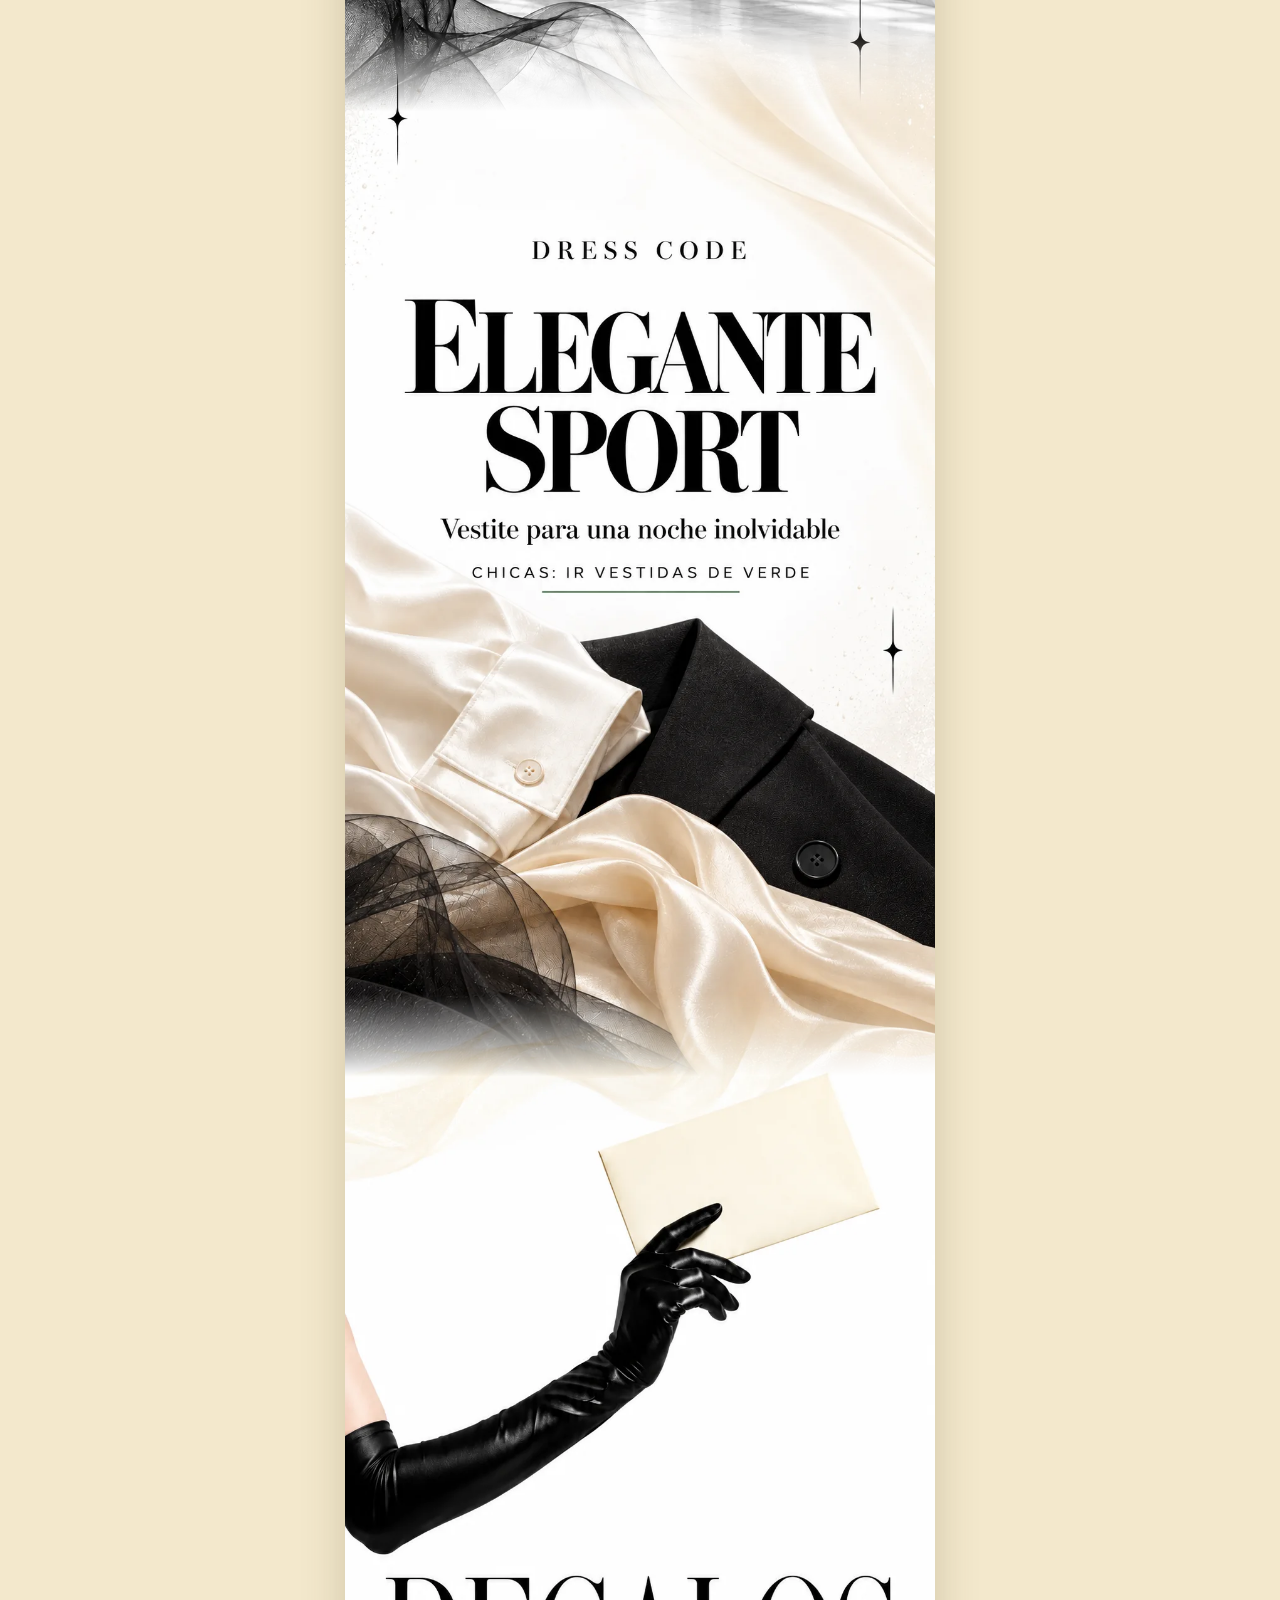
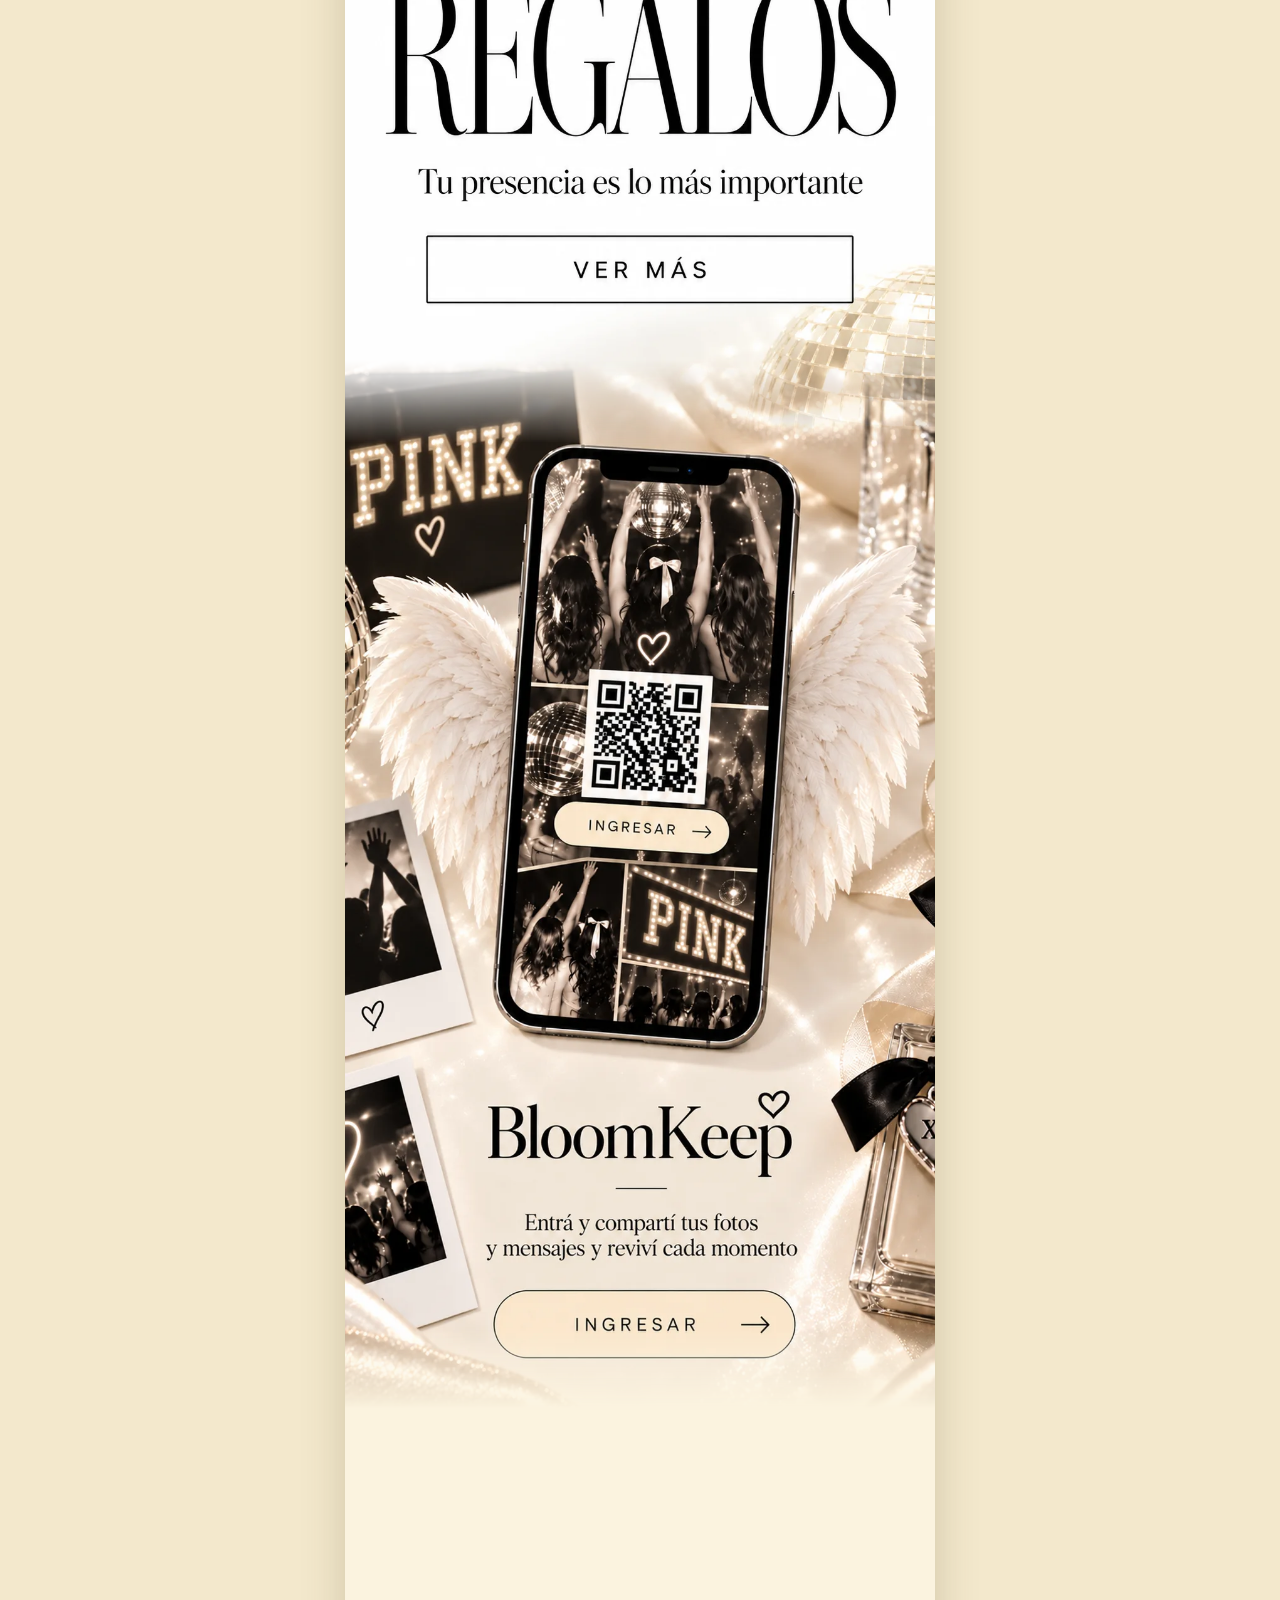
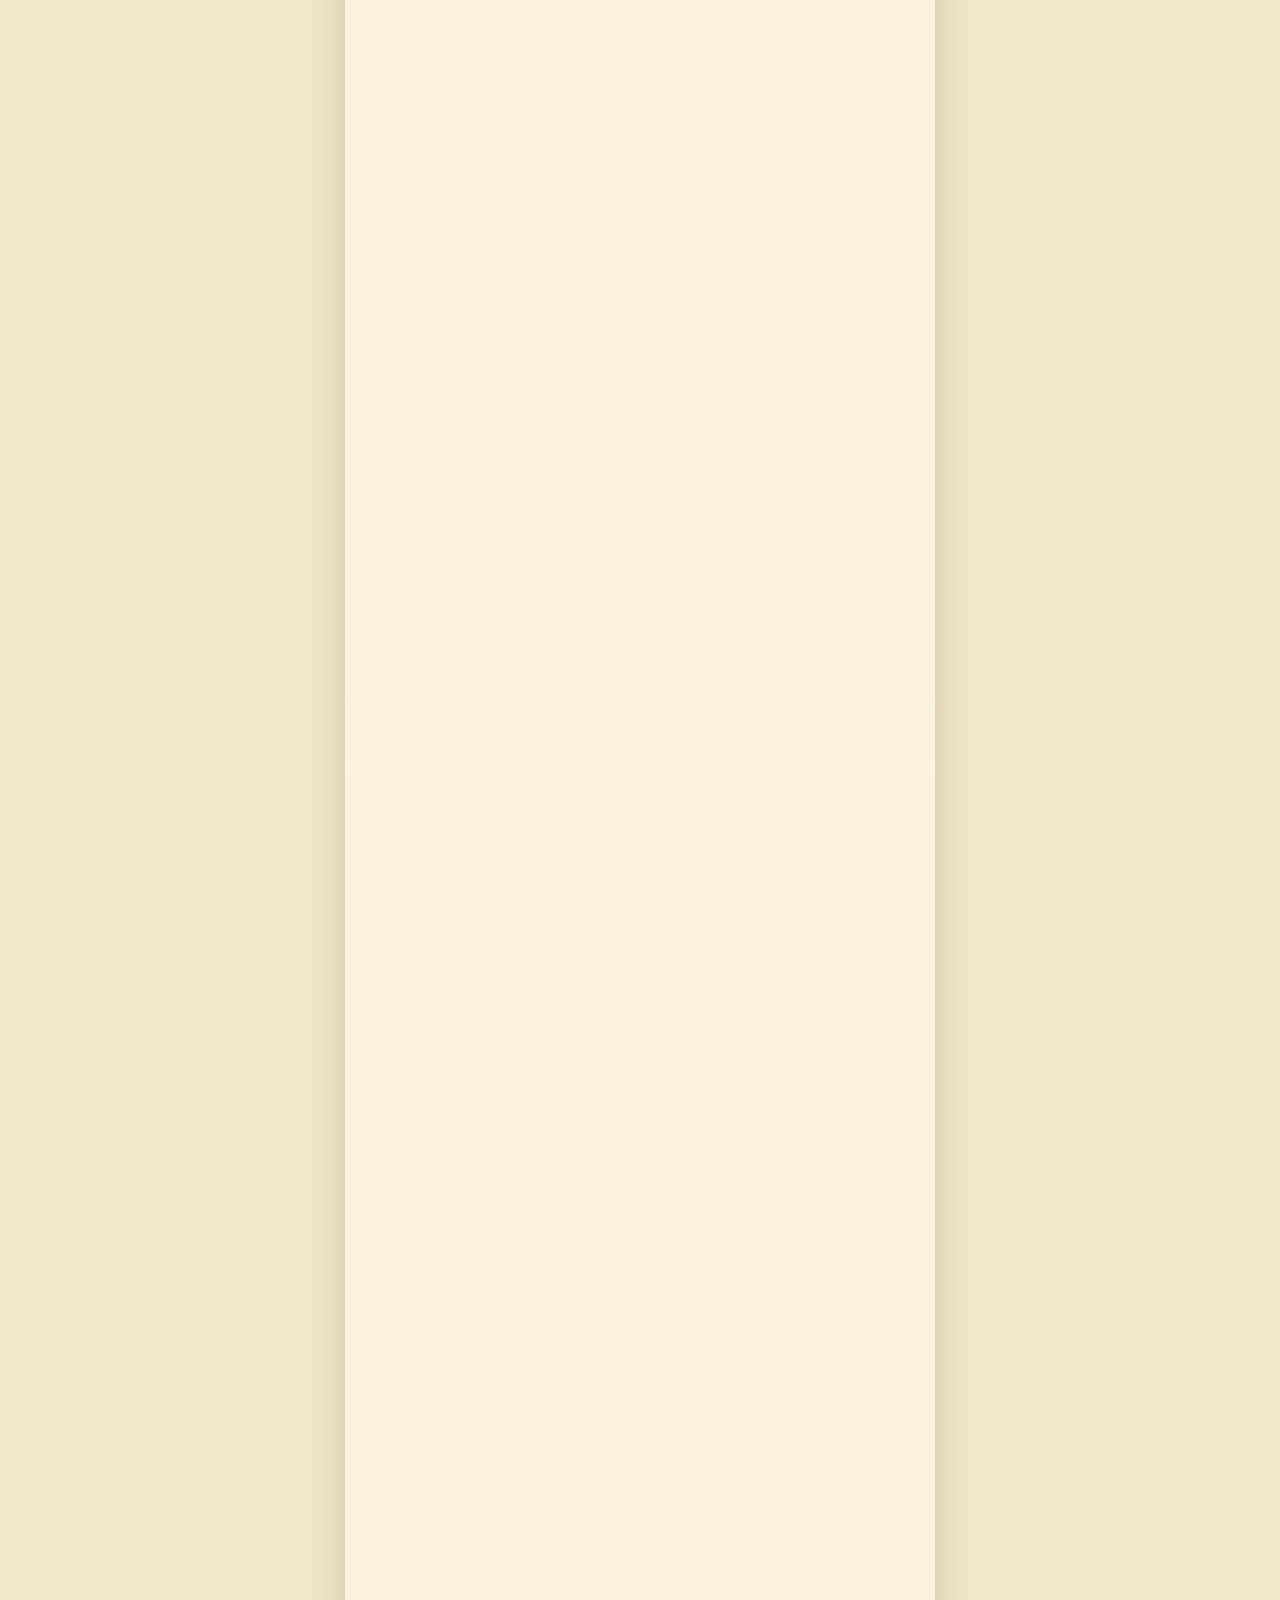
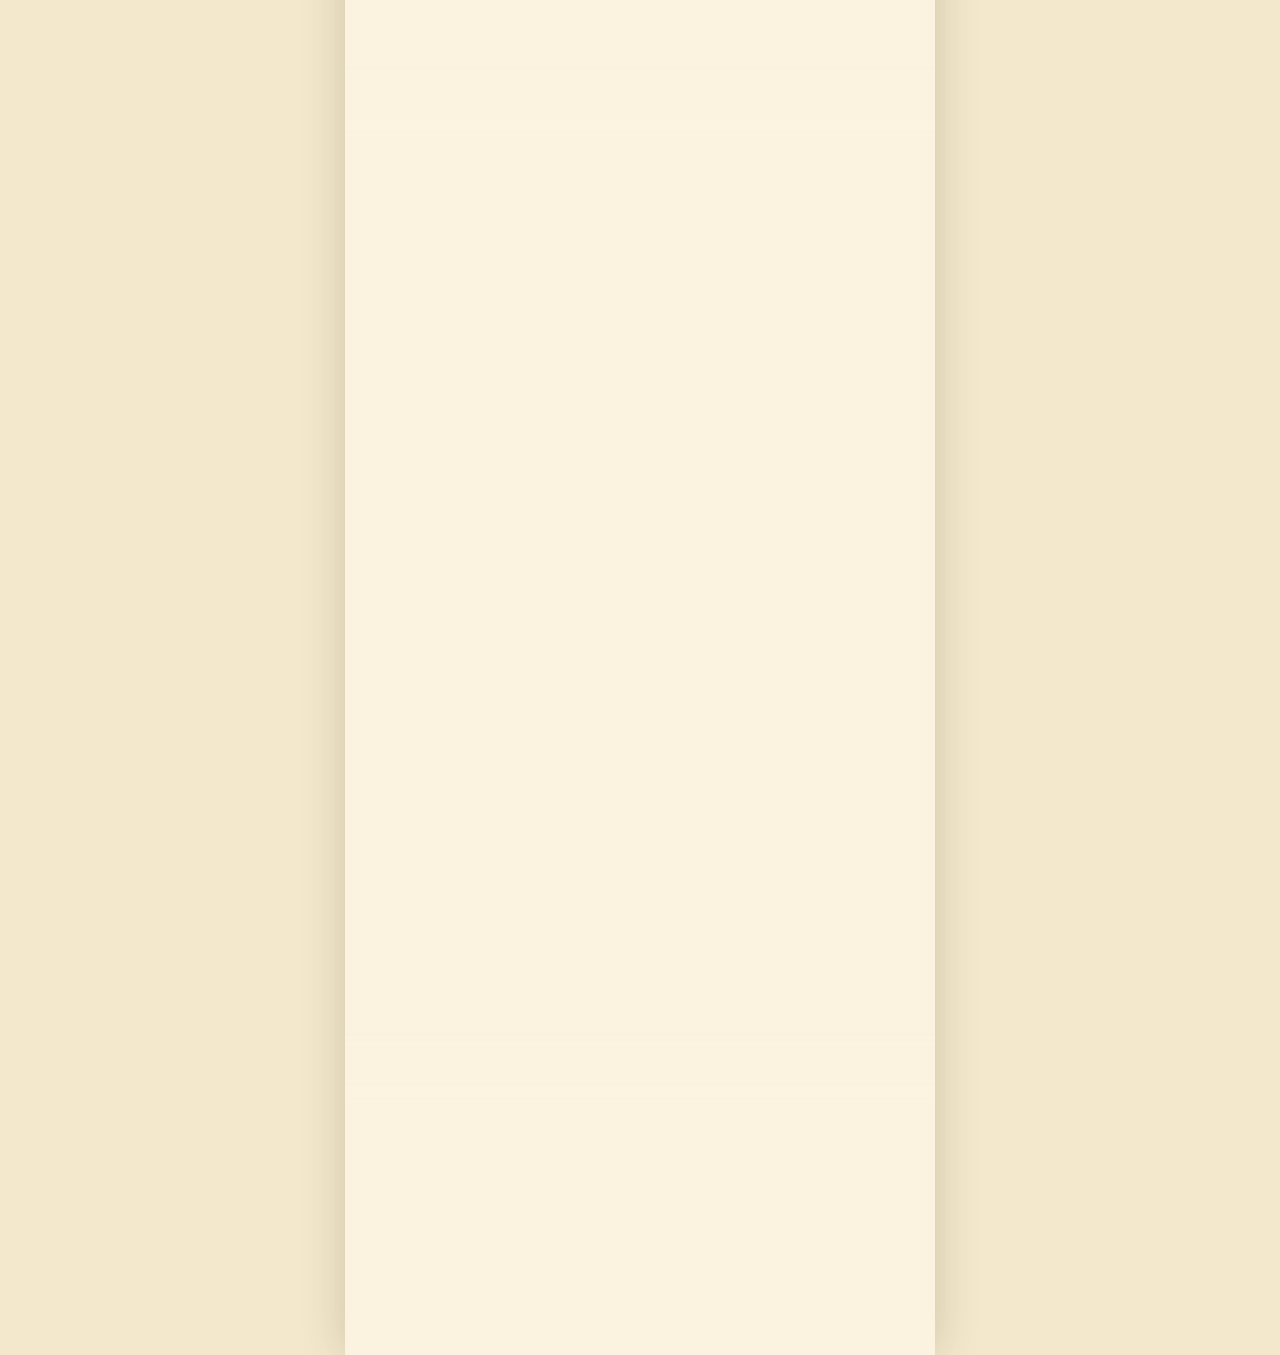
==== commit 06b09b56: "Agregar intro para entrar con o sin música Co-Authored-By: Claude Opus 5.5 <noreply@anthropic.com>" ====
--- a/amigos/index.html
+++ b/amigos/index.html
@@ -39,9 +39,25 @@
       href="https://fonts.googleapis.com/css2?family=Bodoni+Moda:ital,opsz,wght@0,6..96,400;0,6..96,500;1,6..96,400&family=Montserrat:wght@400;500&display=swap"
     />
     <link rel="preload" as="image" href="../assets/portada.webp" fetchpriority="high" />
-    <link rel="stylesheet" href="../styles.css?v=20261101-5" />
+    <link rel="stylesheet" href="../styles.css?v=20261102-1" />
   </head>
-  <body>
+  <body class="intro-is-open">
+    <div class="invitation-intro" role="dialog" aria-modal="true" aria-label="Bienvenida a los XV de Felicitas">
+      <div class="intro-curtain intro-curtain--left" aria-hidden="true"></div>
+      <div class="intro-curtain intro-curtain--right" aria-hidden="true"></div>
+      <div class="invitation-intro__content">
+        <span class="invitation-intro__star" aria-hidden="true"></span>
+        <p class="invitation-intro__kicker">MIS XV</p>
+        <p class="invitation-intro__name">Felicitas</p>
+        <span class="invitation-intro__line" aria-hidden="true"></span>
+        <p class="invitation-intro__question">¿Cómo querés entrar?</p>
+        <div class="invitation-intro__actions">
+          <button id="introWithMusic" class="intro-action" type="button"><span aria-hidden="true">♪</span> CON MÚSICA</button>
+          <button id="introWithoutMusic" class="intro-action intro-action--ghost" type="button">SIN MÚSICA</button>
+        </div>
+      </div>
+    </div>
+
     <main id="invitationMain" class="invitation" tabindex="-1" aria-label="Invitación a los XV años de Felicitas">
       <section class="panel panel--cover" aria-labelledby="cover-title">
         <h1 id="cover-title" class="sr-only">Mis XV, Felicitas</h1>
@@ -362,7 +378,7 @@
     </button>
     <audio id="invitationAudio" src="../assets/musica.mp3" loop preload="metadata"></audio>
 
-    <script src="../script.js?v=20261101-4"></script>
+    <script src="../script.js?v=20261102-1"></script>
     <script src="../assets/invitation-personalization.js?v=20261102-1"></script>
   </body>
 </html>
--- a/styles.css
+++ b/styles.css
@@ -861,3 +861,186 @@
     display: none;
   }
 }
+
+/* Intro: bienvenida en manteca que se abre como dos telones de satén hacia la portada. */
+body.intro-is-open {
+  overflow: hidden;
+  overscroll-behavior: none;
+}
+
+.invitation-intro {
+  position: fixed;
+  z-index: 900;
+  inset: 0;
+  display: grid;
+  height: 100vh;
+  height: 100dvh;
+  place-items: center;
+  overflow: hidden;
+}
+
+.intro-curtain {
+  position: absolute;
+  top: 0;
+  bottom: 0;
+  width: 50.5%;
+  background:
+    repeating-linear-gradient(90deg, rgb(255 255 255 / 0%) 0 22px, rgb(255 255 255 / 45%) 34px, rgb(196 168 112 / 14%) 52px, rgb(255 255 255 / 0%) 64px),
+    radial-gradient(ellipse at 50% 38%, #fffaee, transparent 72%),
+    var(--manteca);
+  transition: transform 1150ms cubic-bezier(0.7, 0, 0.25, 1) 380ms;
+}
+
+.intro-curtain--left {
+  left: 0;
+  box-shadow: inset -10px 0 18px -12px rgb(120 92 40 / 35%);
+}
+
+.intro-curtain--right {
+  right: 0;
+  box-shadow: inset 10px 0 18px -12px rgb(120 92 40 / 35%);
+}
+
+.invitation-intro__content {
+  position: relative;
+  z-index: 2;
+  display: grid;
+  justify-items: center;
+  width: min(86vw, 380px);
+  color: #111;
+  text-align: center;
+  transition: opacity 420ms ease, transform 420ms ease;
+}
+
+.invitation-intro__star {
+  width: 18px;
+  aspect-ratio: 1;
+  background: #111;
+  clip-path: polygon(50% 0, 57% 41%, 100% 50%, 57% 59%, 50% 100%, 43% 59%, 0 50%, 43% 41%);
+  animation: intro-rise 900ms 100ms cubic-bezier(0.16, 1, 0.3, 1) both;
+}
+
+.invitation-intro__kicker {
+  margin: 22px 0 0;
+  font-family: Montserrat, Arial, sans-serif;
+  font-size: 0.74rem;
+  letter-spacing: 0.42em;
+  animation: intro-rise 900ms 250ms cubic-bezier(0.16, 1, 0.3, 1) both;
+}
+
+.invitation-intro__name {
+  margin: 6px 0 0;
+  font-size: clamp(3.4rem, 17vw, 4.6rem);
+  font-weight: 500;
+  line-height: 1;
+  letter-spacing: -0.02em;
+  font-variation-settings: "opsz" 96;
+  animation: intro-rise 1100ms 380ms cubic-bezier(0.16, 1, 0.3, 1) both;
+}
+
+.invitation-intro__line {
+  width: 64px;
+  height: 1px;
+  margin-top: 22px;
+  background: #111;
+  animation: intro-line 900ms 700ms cubic-bezier(0.16, 1, 0.3, 1) both;
+}
+
+.invitation-intro__question {
+  margin: 22px 0 0;
+  font-size: 1.15rem;
+  font-style: italic;
+  animation: intro-rise 900ms 820ms cubic-bezier(0.16, 1, 0.3, 1) both;
+}
+
+.invitation-intro__actions {
+  display: grid;
+  gap: 10px;
+  width: min(100%, 280px);
+  margin-top: 20px;
+  animation: intro-rise 900ms 950ms cubic-bezier(0.16, 1, 0.3, 1) both;
+}
+
+.intro-action {
+  padding: 15px 12px;
+  border: 1px solid #111;
+  border-radius: 999px;
+  background: #111;
+  color: var(--manteca);
+  font-family: Montserrat, Arial, sans-serif;
+  font-size: 0.78rem;
+  font-weight: 500;
+  letter-spacing: 0.22em;
+  cursor: pointer;
+  transition: background-color 180ms ease, color 180ms ease;
+}
+
+.intro-action span {
+  margin-right: 4px;
+  font-size: 1rem;
+  letter-spacing: 0;
+}
+
+.intro-action--ghost {
+  background: transparent;
+  color: #111;
+}
+
+.intro-action:hover,
+.intro-action:focus-visible {
+  background: #2a2a2a;
+  color: var(--manteca);
+  outline: none;
+}
+
+.invitation-intro .sparkle {
+  z-index: 1;
+  transition: opacity 300ms ease;
+}
+
+.invitation-intro.is-leaving .invitation-intro__content {
+  opacity: 0;
+  transform: scale(0.97);
+}
+
+.invitation-intro.is-leaving .sparkle {
+  opacity: 0;
+  animation: none;
+}
+
+.invitation-intro.is-leaving .intro-curtain--left {
+  transform: translateX(-101%);
+}
+
+.invitation-intro.is-leaving .intro-curtain--right {
+  transform: translateX(101%);
+}
+
+@keyframes intro-rise {
+  from { opacity: 0; transform: translateY(14px); }
+  to { opacity: 1; transform: none; }
+}
+
+@keyframes intro-line {
+  from { transform: scaleX(0); }
+  to { transform: scaleX(1); }
+}
+
+@media (prefers-reduced-motion: reduce) {
+  .invitation-intro__content > *,
+  .invitation-intro__actions {
+    animation: none;
+  }
+
+  .intro-curtain {
+    transition: none;
+  }
+
+  .invitation-intro {
+    transition: opacity 240ms ease;
+  }
+
+  .invitation-intro.is-leaving {
+    opacity: 0;
+  }
+}
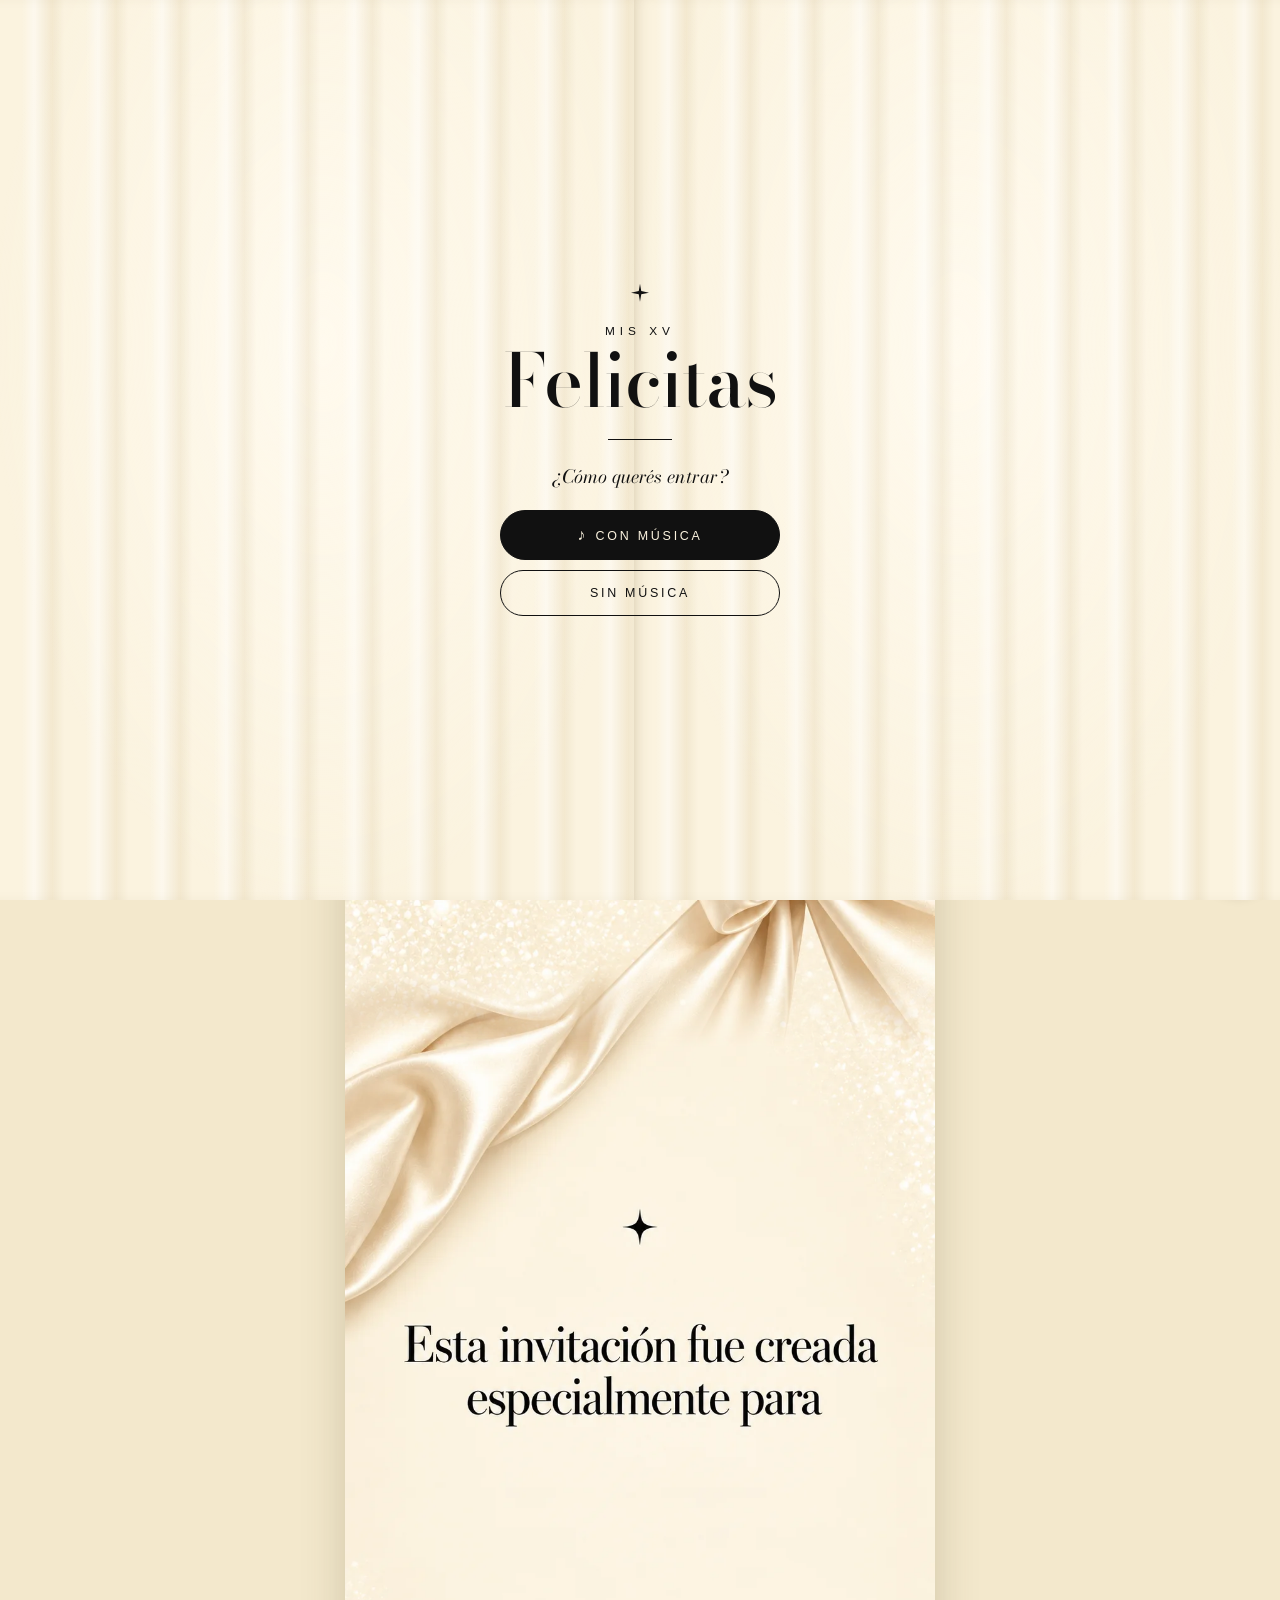
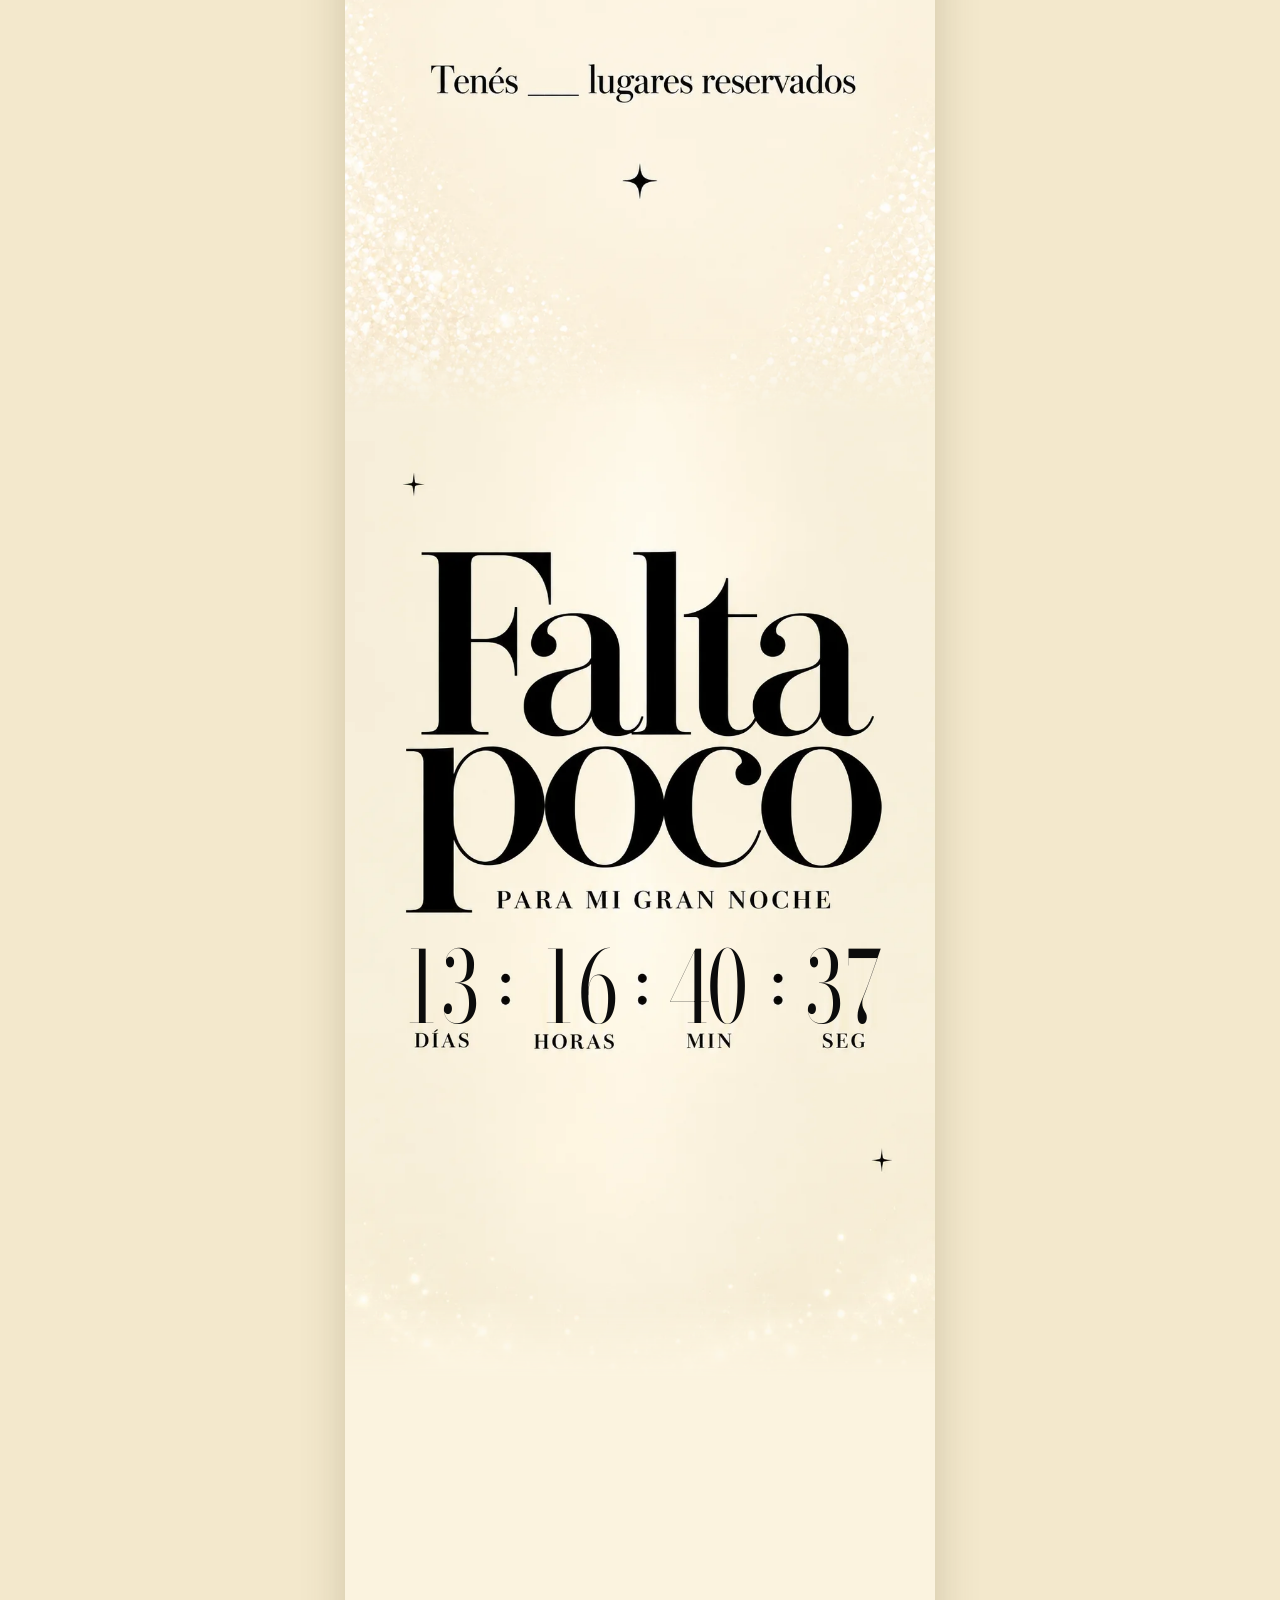
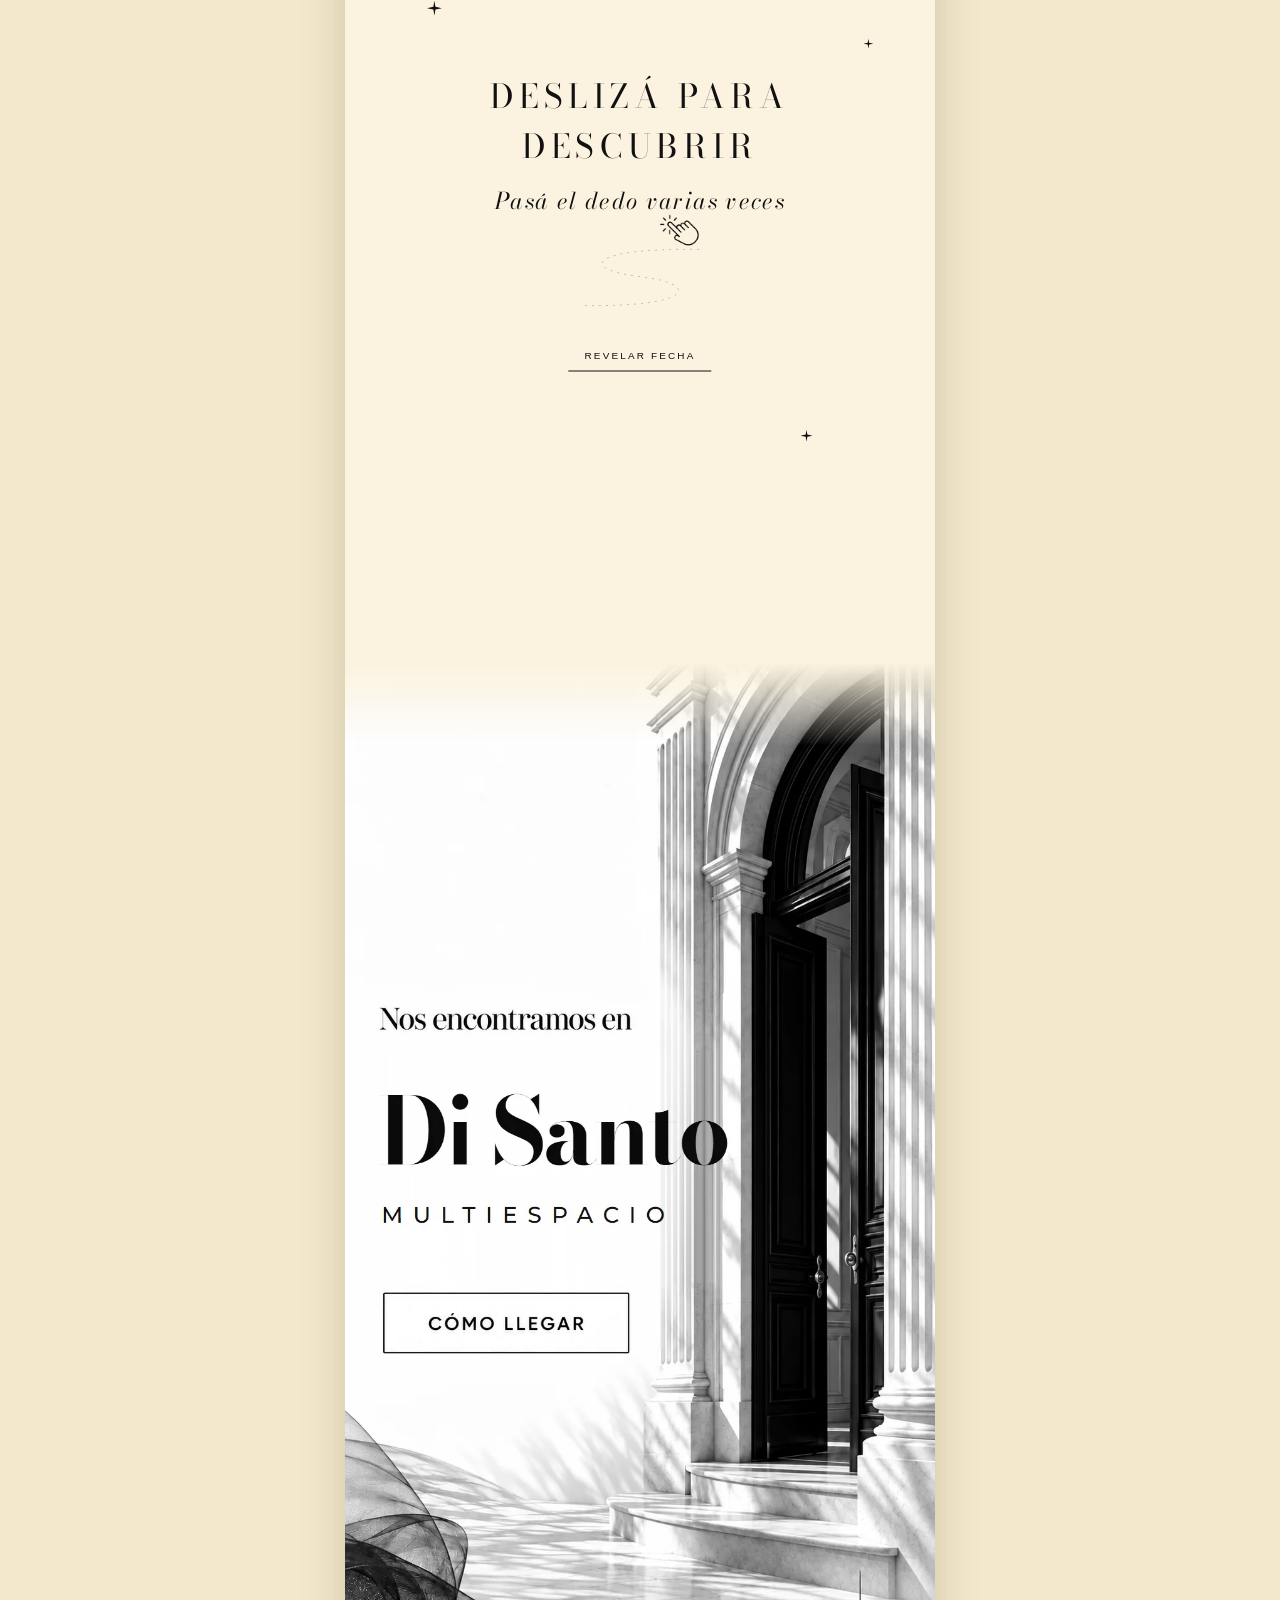
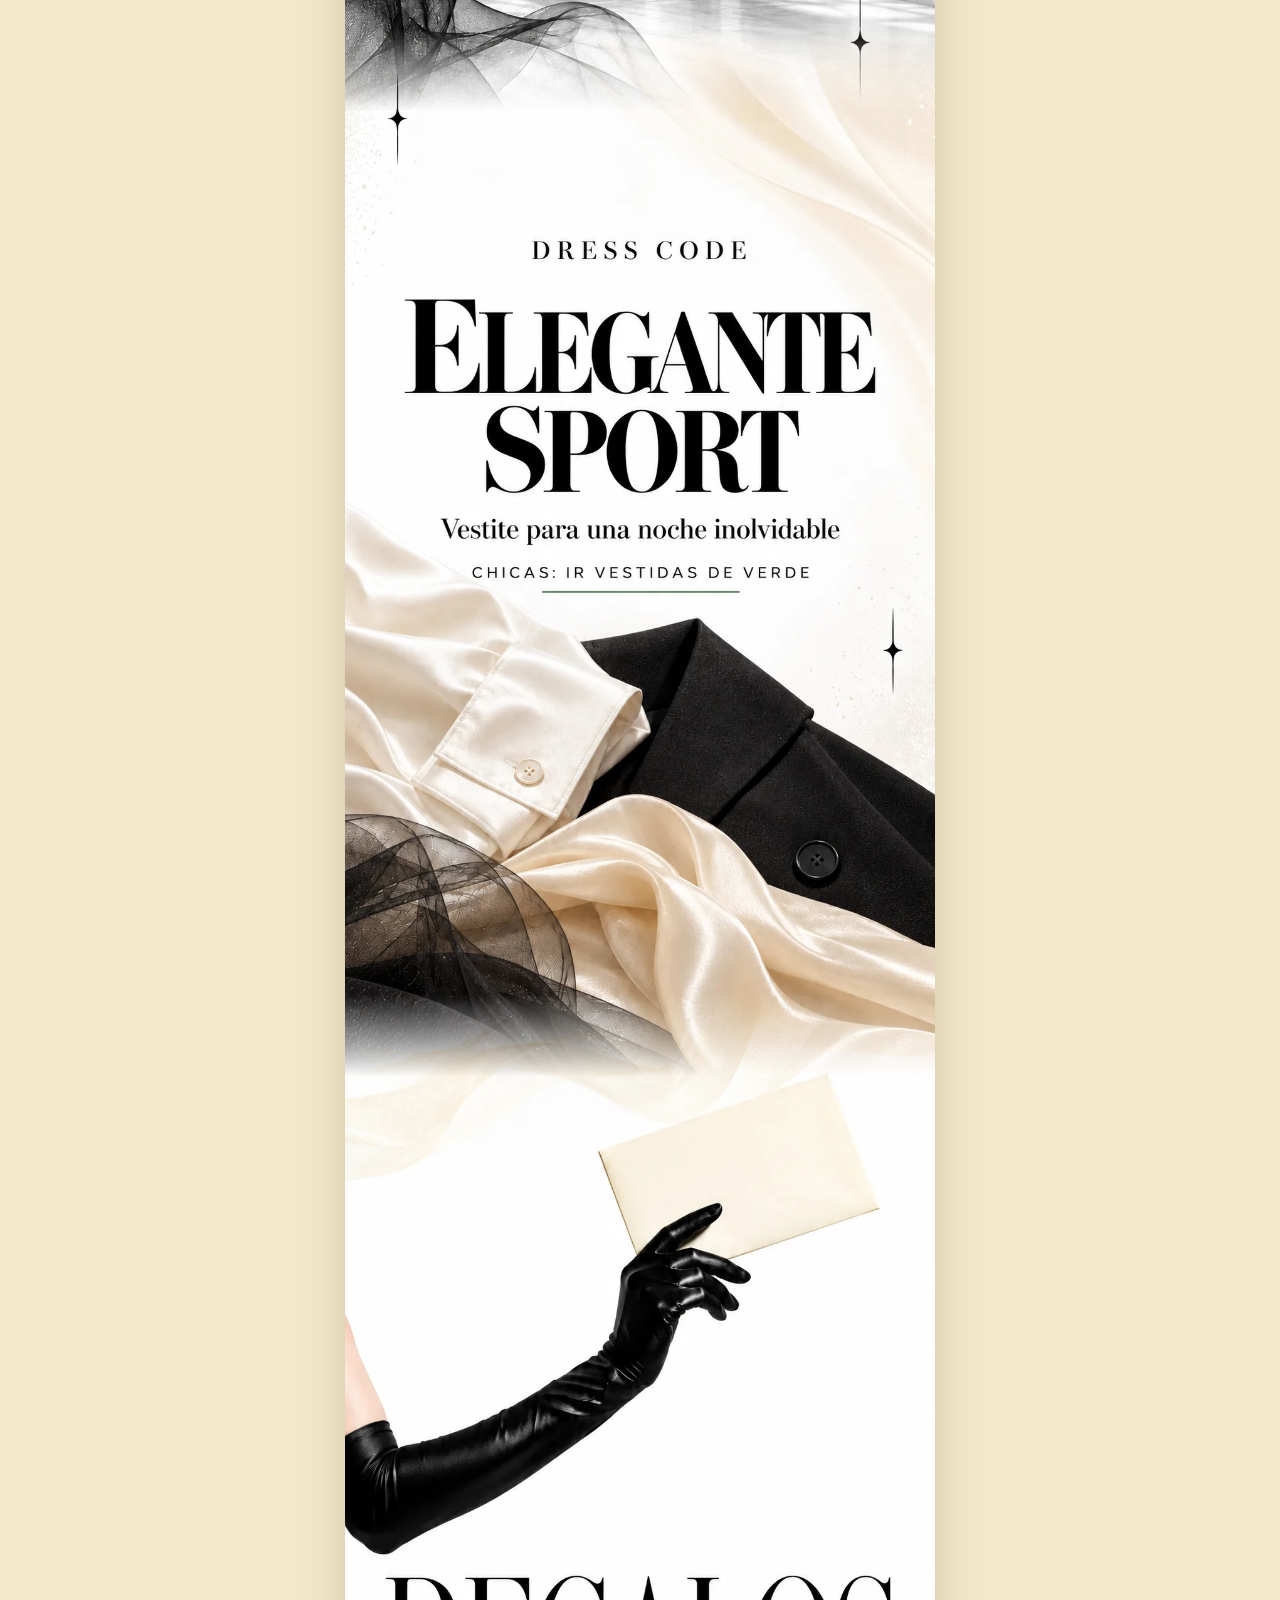
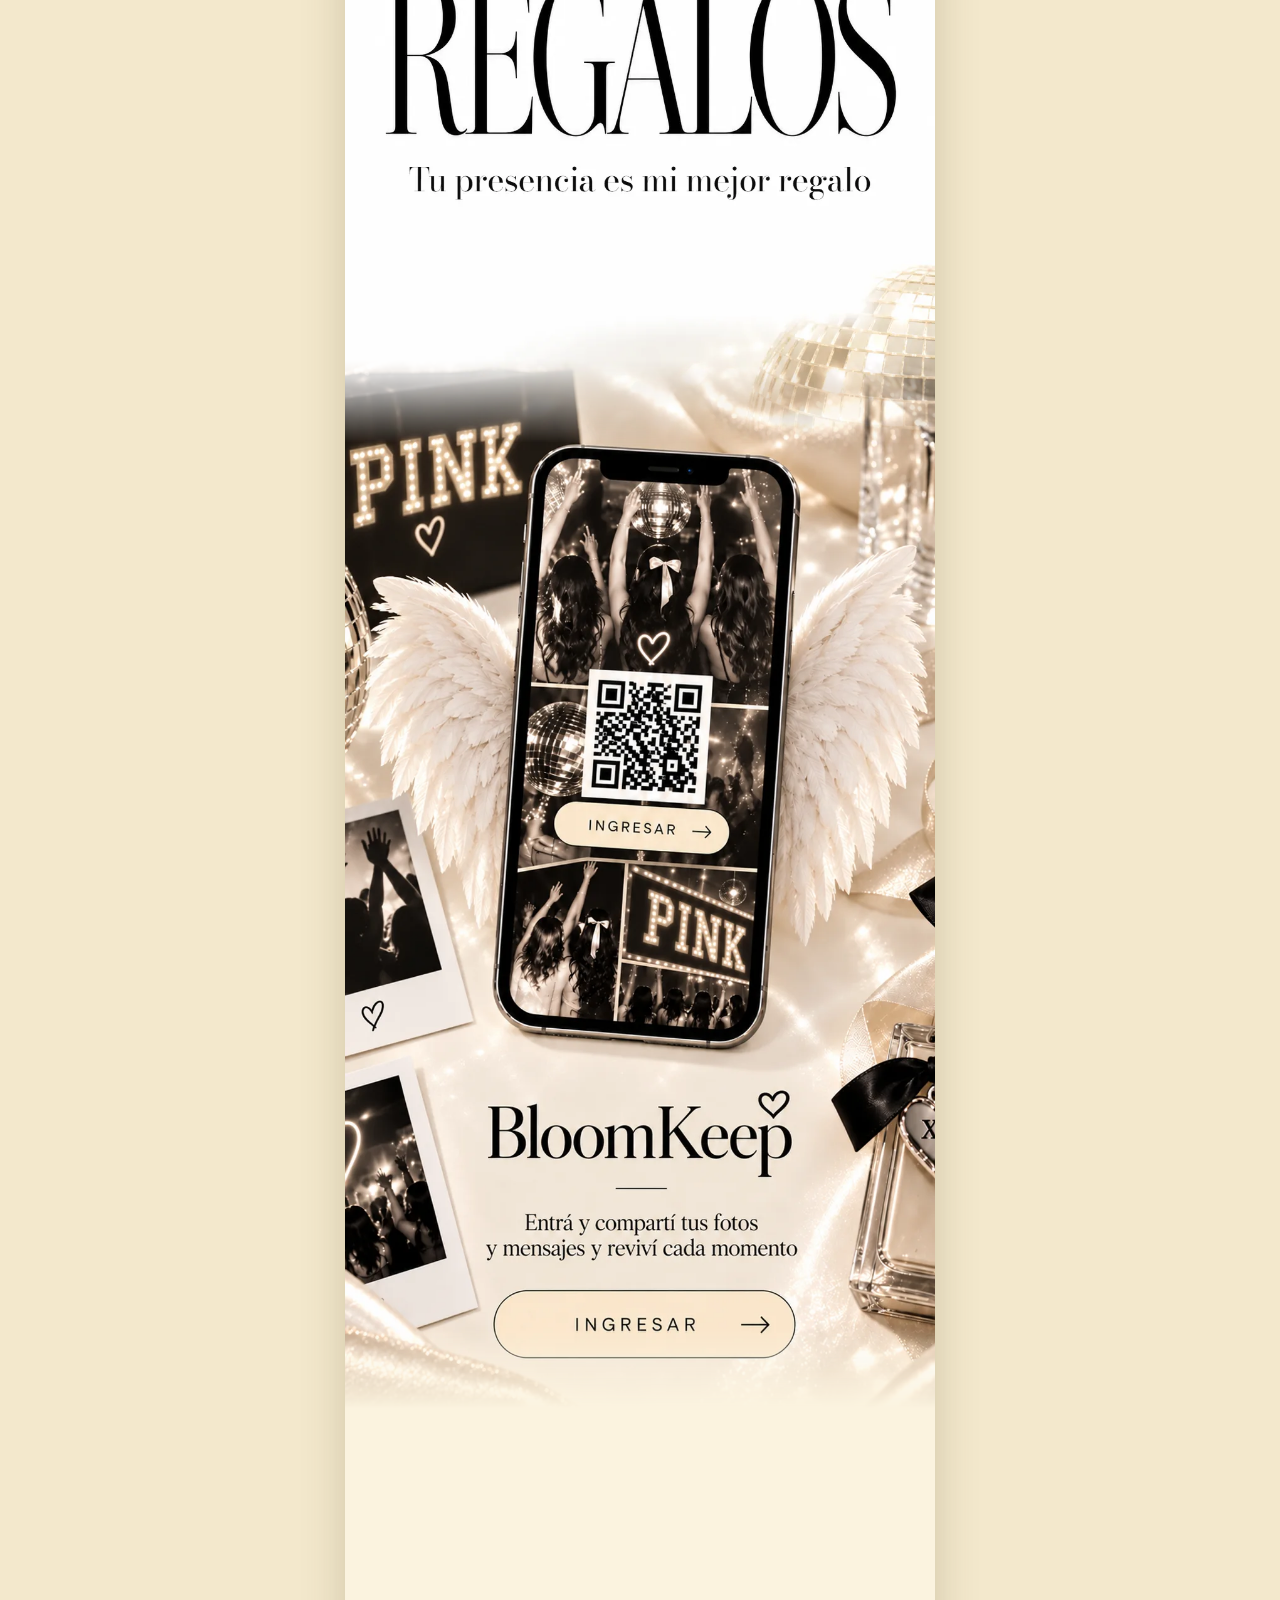
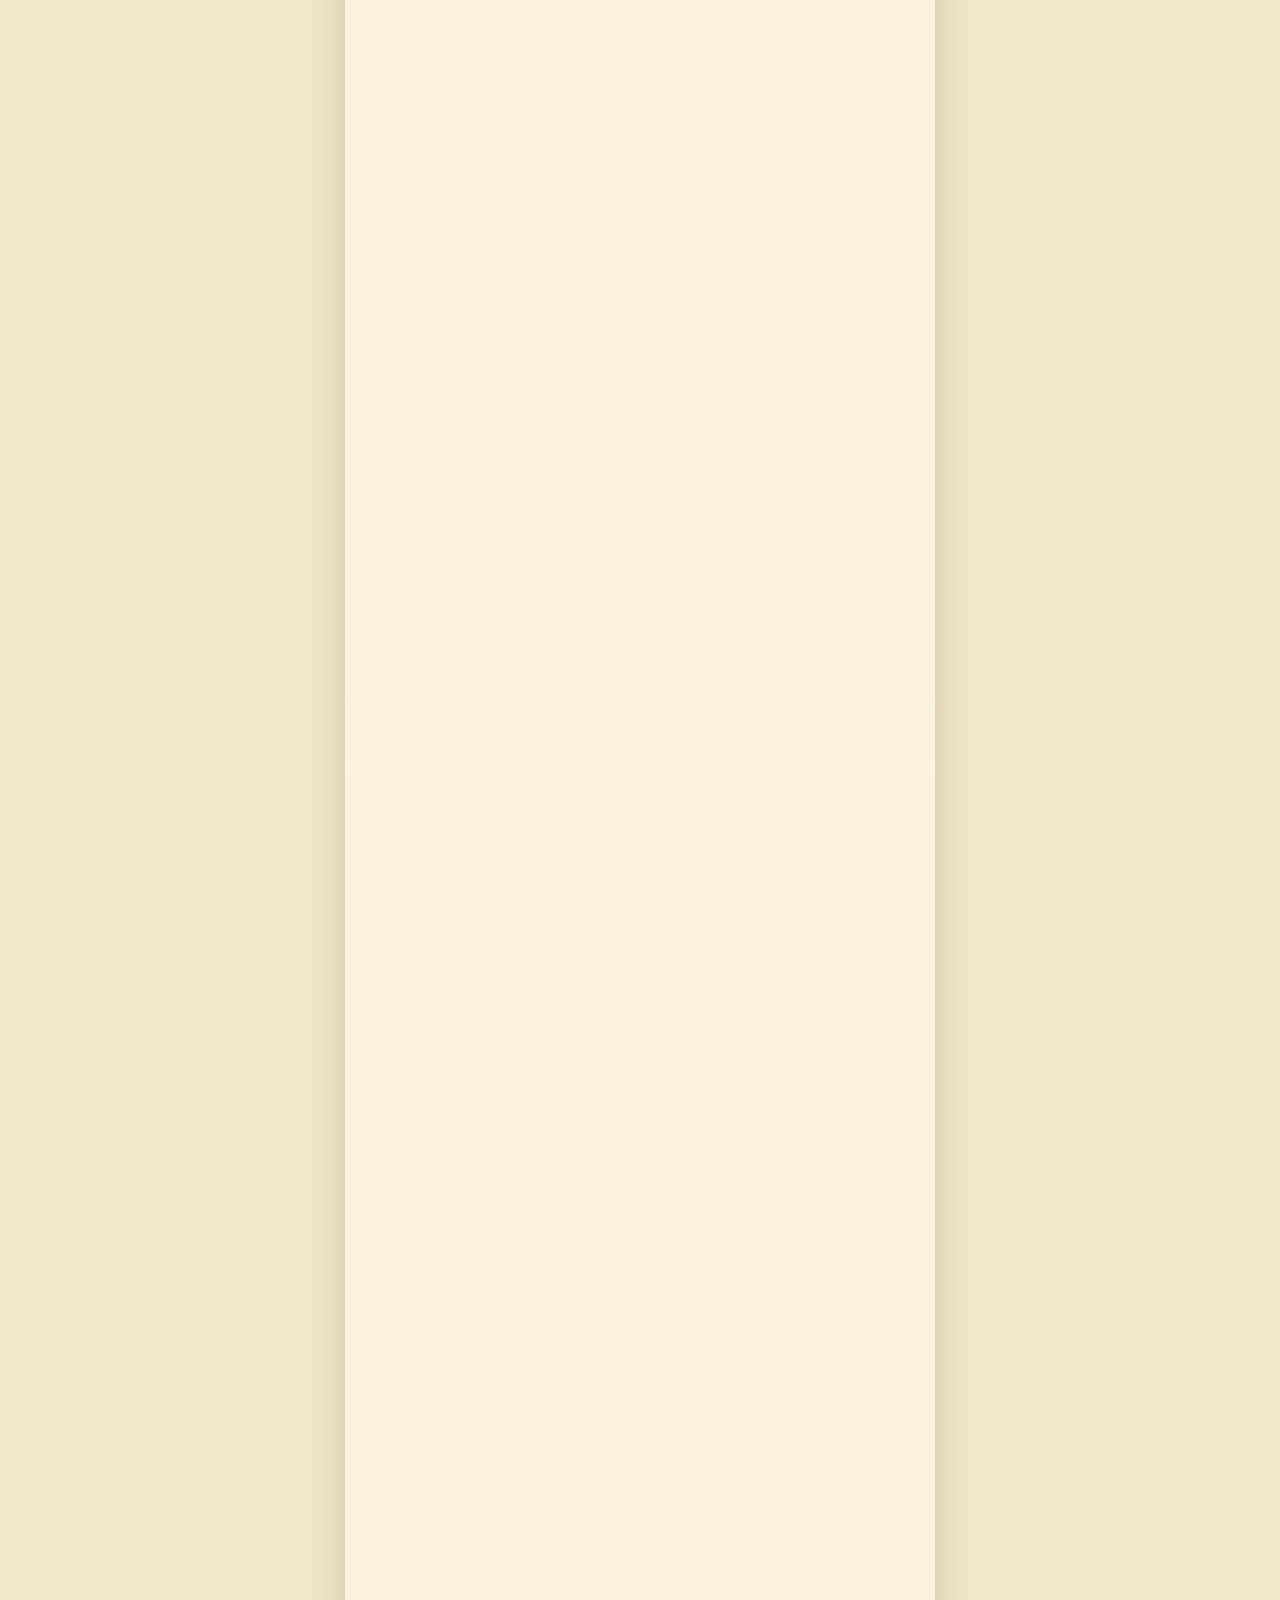
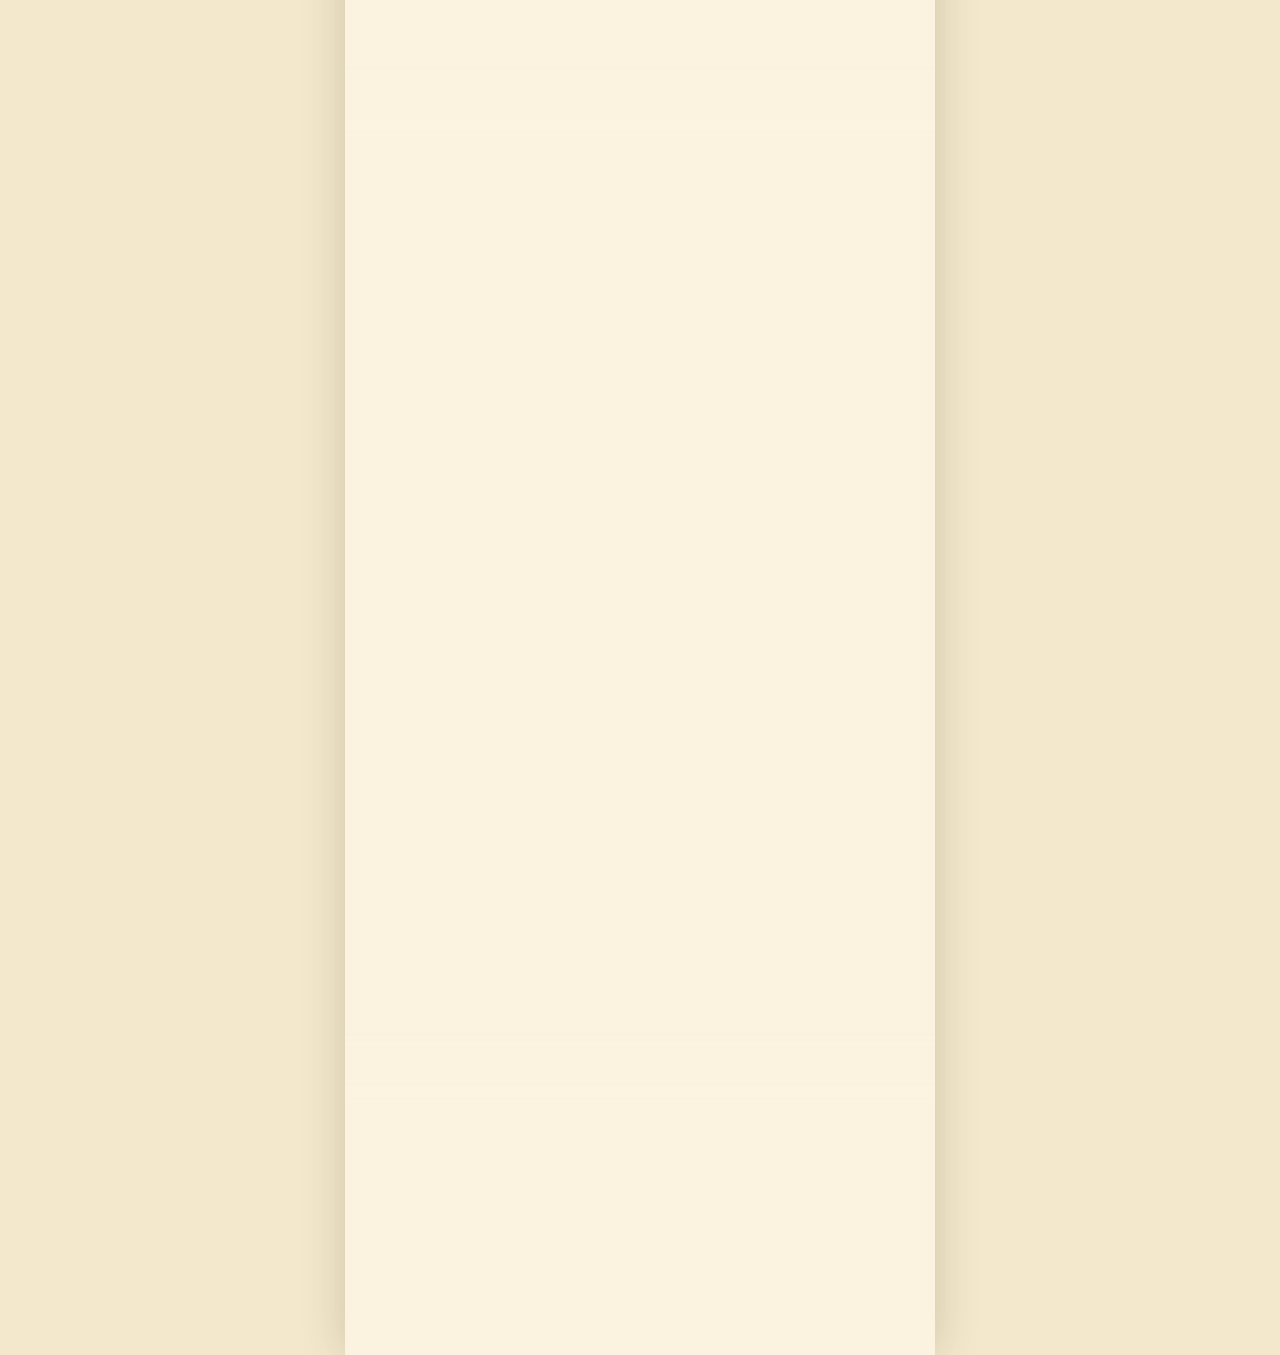
==== commit 1ed982e2: "Salón Di Santo Multiespacio y regalos sin alias en la versión de amigos Co-Authored-By: Claude Opus " ====
--- a/amigos/index.html
+++ b/amigos/index.html
@@ -39,7 +39,7 @@
       href="https://fonts.googleapis.com/css2?family=Bodoni+Moda:ital,opsz,wght@0,6..96,400;0,6..96,500;1,6..96,400&family=Montserrat:wght@400;500&display=swap"
     />
     <link rel="preload" as="image" href="../assets/portada.webp" fetchpriority="high" />
-    <link rel="stylesheet" href="../styles.css?v=20261102-1" />
+    <link rel="stylesheet" href="../styles.css?v=20261102-2" />
   </head>
   <body class="intro-is-open">
     <div class="invitation-intro" role="dialog" aria-modal="true" aria-label="Bienvenida a los XV de Felicitas">
@@ -149,7 +149,7 @@
         <h2 id="map-title" class="sr-only">Cómo llegar</h2>
         <img
           src="../assets/como-llegar.webp"
-          alt="Nos encontramos en Disanti espacio"
+          alt="Nos encontramos en Di Santo Multiespacio"
           width="941"
           height="1672"
           loading="lazy"
@@ -173,15 +173,12 @@
       <section class="panel panel--gifts" aria-labelledby="gifts-title">
         <h2 id="gifts-title" class="sr-only">Regalos</h2>
         <img
-          src="../assets/regalos.webp"
-          alt="Regalos. Tu presencia es lo más importante. Ver más"
-          width="941"
-          height="1672"
-          loading="lazy"
-        />
-        <button id="openGiftsModal" class="hotspot hotspot--gifts" type="button">
-          <span class="sr-only">Ver datos para regalo</span>
-        </button>
+          src="../assets/regalos-felicitas.webp"
+          alt="Regalos. Tu presencia es mi mejor regalo"
+          width="941"
+          height="1672"
+          loading="lazy"
+        />
       </section>
 
       <section class="panel panel--bloomkeep" aria-labelledby="bloomkeep-title">
@@ -300,66 +297,38 @@
       </footer>
     </main>
 
-    <!-- TODO: dirección exacta de Disanti espacio y links de Maps/Waze. -->
     <dialog id="mapModal" class="info-modal" aria-labelledby="map-modal-title">
       <div class="info-modal__card">
         <button class="info-modal__close" type="button" data-close-modal aria-label="Cerrar">×</button>
         <span class="info-modal__star" aria-hidden="true"></span>
         <p class="info-modal__kicker">CÓMO LLEGAR</p>
-        <h3 id="map-modal-title" class="info-modal__title">Disanti espacio</h3>
+        <h3 id="map-modal-title" class="info-modal__title">Di Santo Multiespacio</h3>
         <p class="info-modal__text">Dirección a confirmar</p>
         <div class="info-modal__actions">
           <a
             class="info-modal__button"
-            href="https://www.google.com/maps/search/?api=1&amp;query=Disanti%20espacio"
+            href="https://www.google.com/maps/search/?api=1&amp;query=Di%20Santo%20Multiespacio"
             target="_blank"
             rel="noreferrer"
           >GOOGLE MAPS</a>
           <a
             class="info-modal__button"
-            href="https://www.waze.com/ul?q=Disanti%20espacio&amp;navigate=yes"
+            href="https://www.waze.com/ul?q=Di%20Santo%20Multiespacio&amp;navigate=yes"
             target="_blank"
             rel="noreferrer"
           >WAZE</a>
+          <a
+            class="info-modal__button"
+            href="https://www.facebook.com/Di-Santo-MultiEspacio-1205341569567933/"
+            target="_blank"
+            rel="noreferrer"
+          >VER EN FACEBOOK</a>
           <button
             class="info-modal__button"
             type="button"
-            data-copy="Disanti espacio"
+            data-copy="Di Santo Multiespacio"
             data-copy-message="Dirección copiada"
           >COPIAR DIRECCIÓN</button>
-        </div>
-        <p class="modal-toast" aria-live="polite"></p>
-      </div>
-    </dialog>
-
-    <dialog id="giftsModal" class="info-modal" aria-labelledby="gifts-modal-title">
-      <div class="info-modal__card">
-        <button class="info-modal__close" type="button" data-close-modal aria-label="Cerrar">×</button>
-        <span class="info-modal__star" aria-hidden="true"></span>
-        <p class="info-modal__kicker">REGALOS</p>
-        <h3 id="gifts-modal-title" class="info-modal__title">Datos para tu regalo</h3>
-        <p class="info-modal__text">Si querés hacerme un regalo, podés hacerlo a esta cuenta.</p>
-        <dl class="info-modal__data">
-          <div>
-            <dt>ALIAS</dt>
-            <dd>feli.guez</dd>
-          </div>
-          <div>
-            <dt>TITULAR</dt>
-            <dd>Felicitas Rodriguez</dd>
-          </div>
-          <div>
-            <dt>ENTIDAD</dt>
-            <dd>Mercado Pago</dd>
-          </div>
-        </dl>
-        <div class="info-modal__actions">
-          <button
-            class="info-modal__button"
-            type="button"
-            data-copy="feli.guez"
-            data-copy-message="Alias copiado"
-          >COPIAR ALIAS</button>
         </div>
         <p class="modal-toast" aria-live="polite"></p>
       </div>
@@ -378,7 +347,7 @@
     </button>
     <audio id="invitationAudio" src="../assets/musica.mp3" loop preload="metadata"></audio>
 
-    <script src="../script.js?v=20261102-1"></script>
+    <script src="../script.js?v=20261102-2"></script>
     <script src="../assets/invitation-personalization.js?v=20261102-1"></script>
   </body>
 </html>
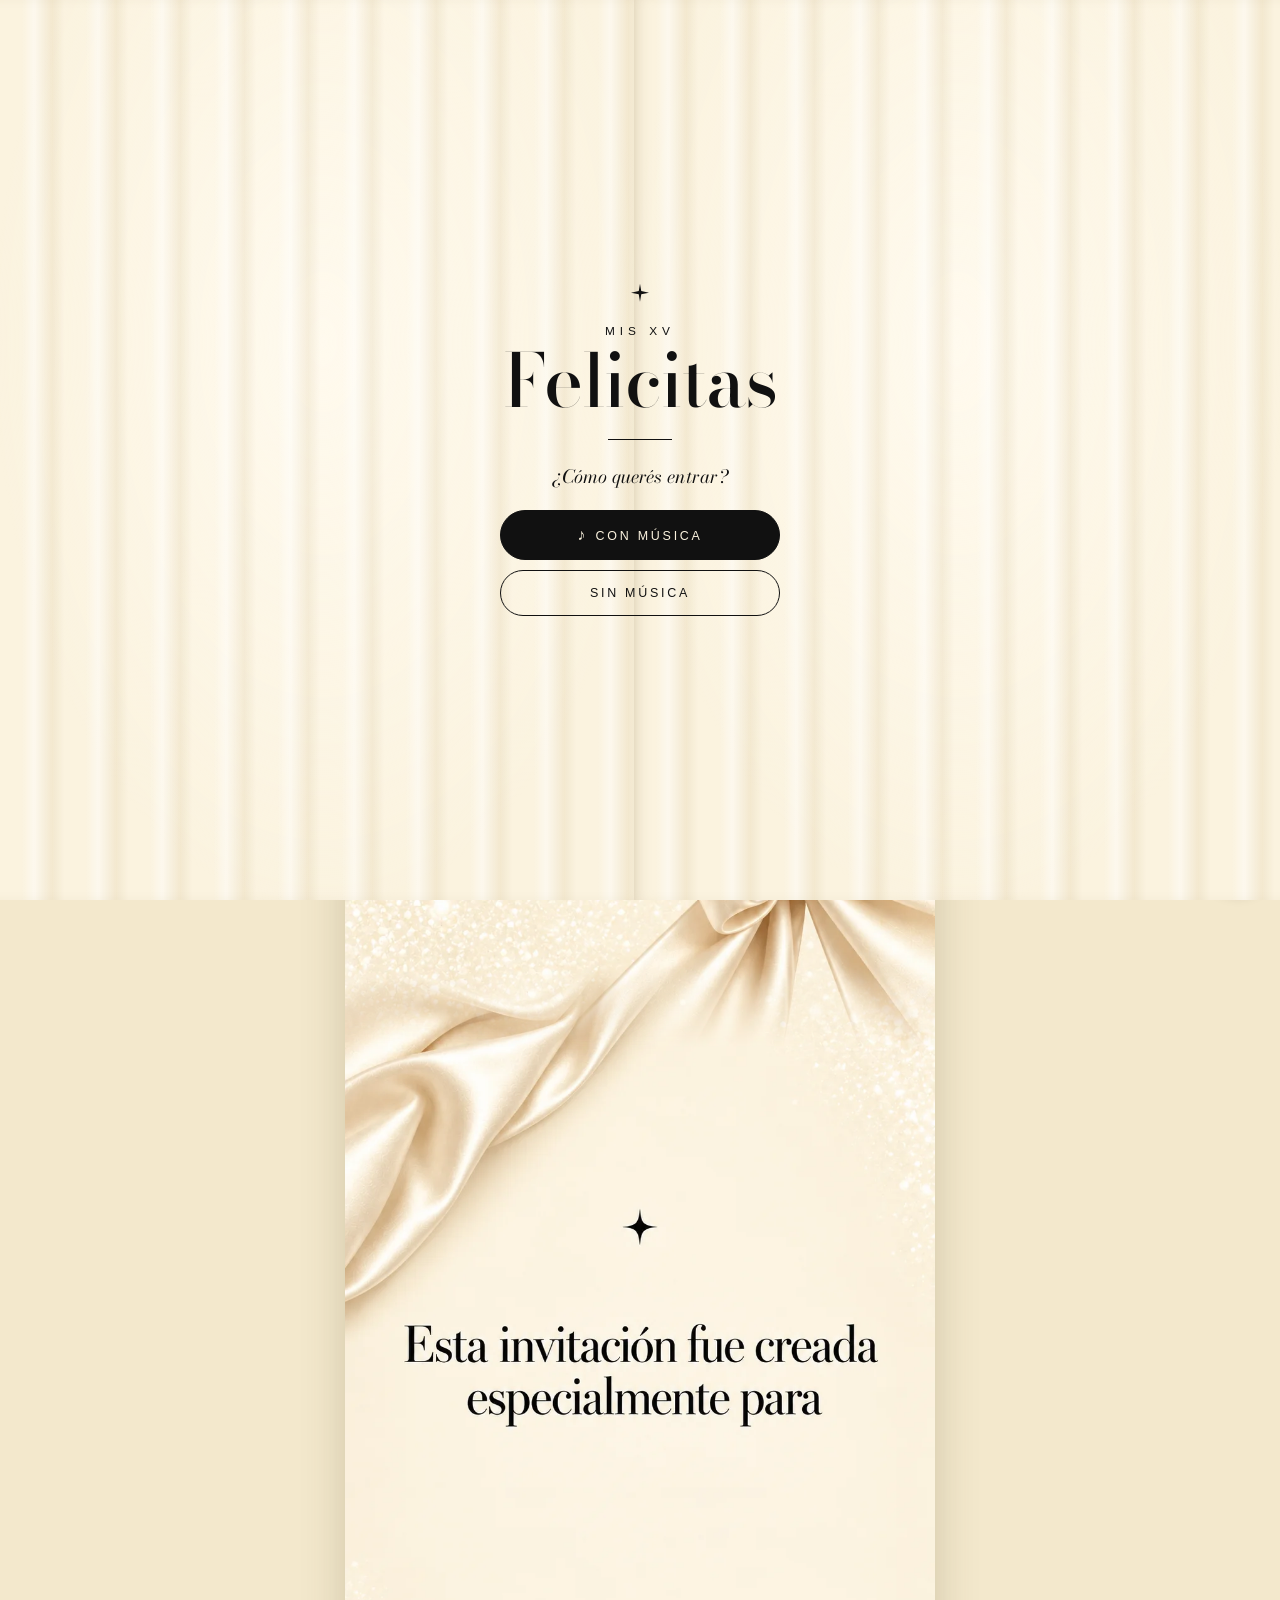
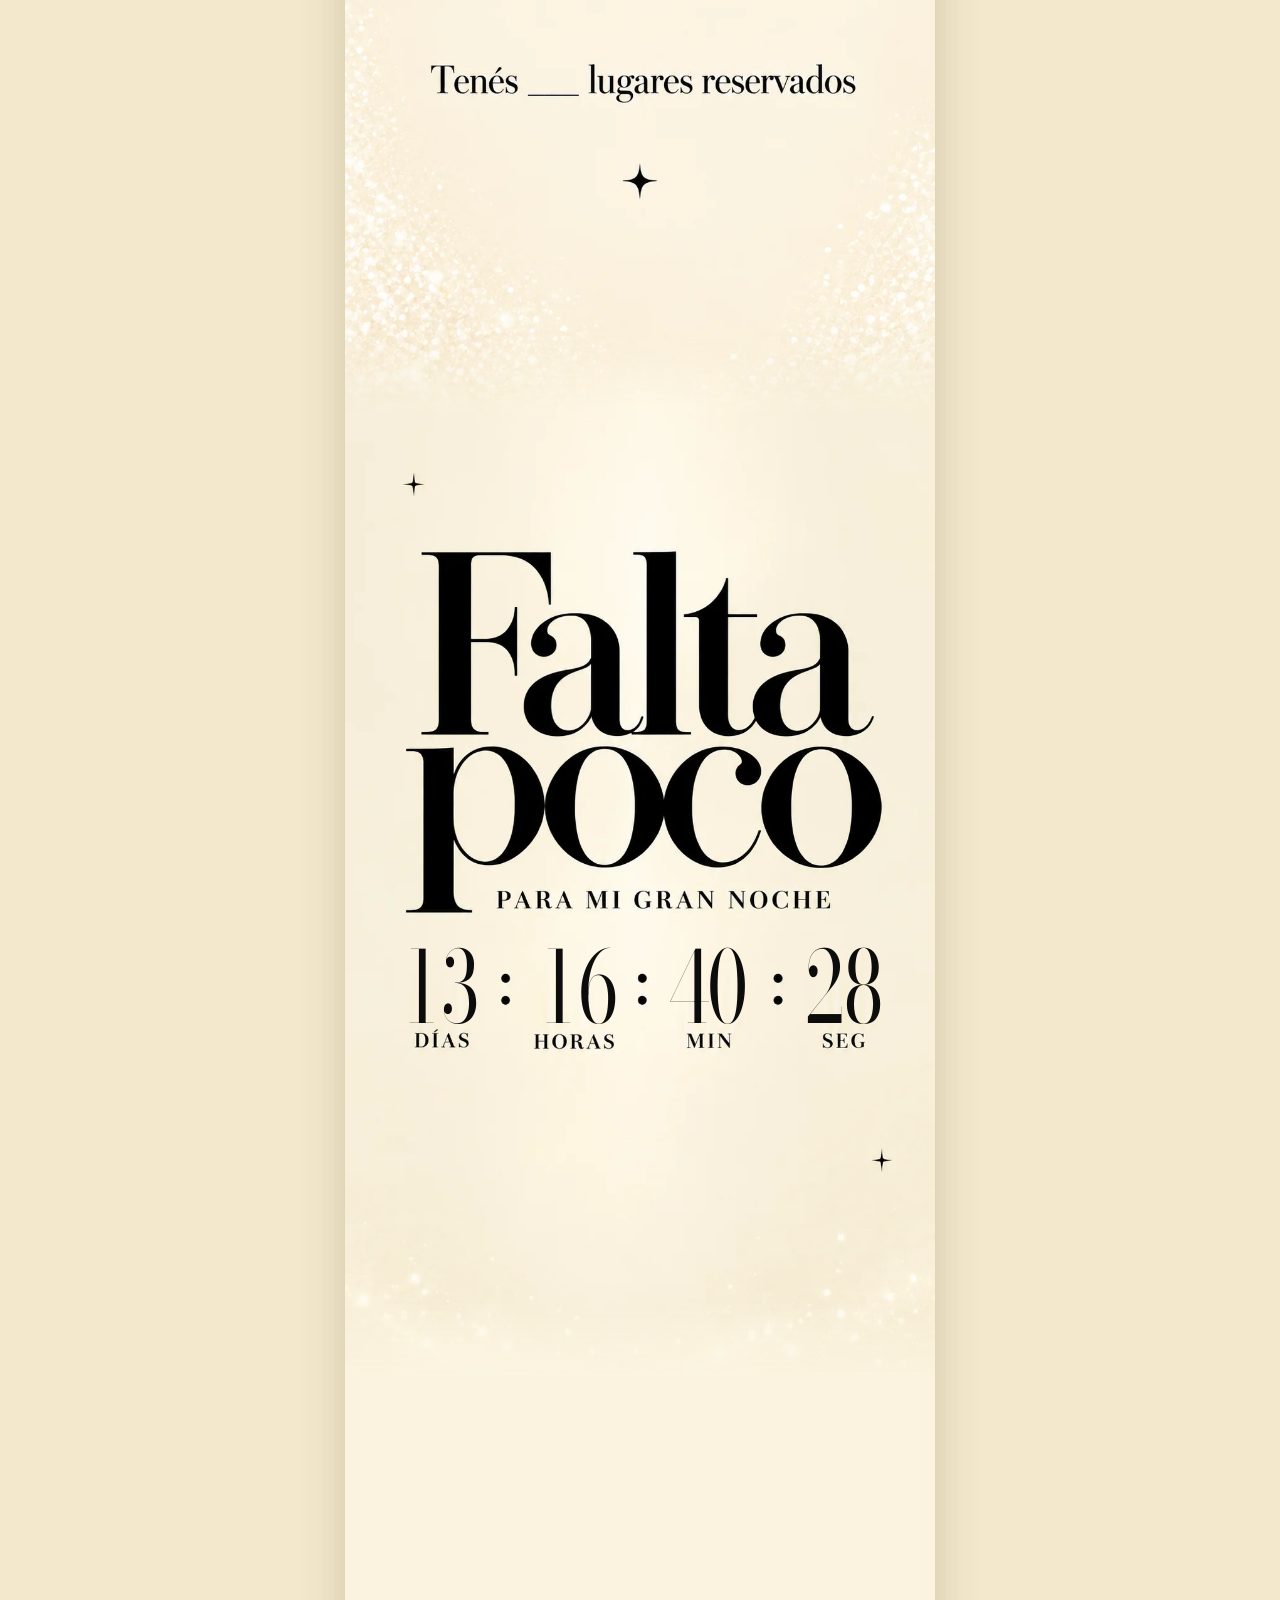
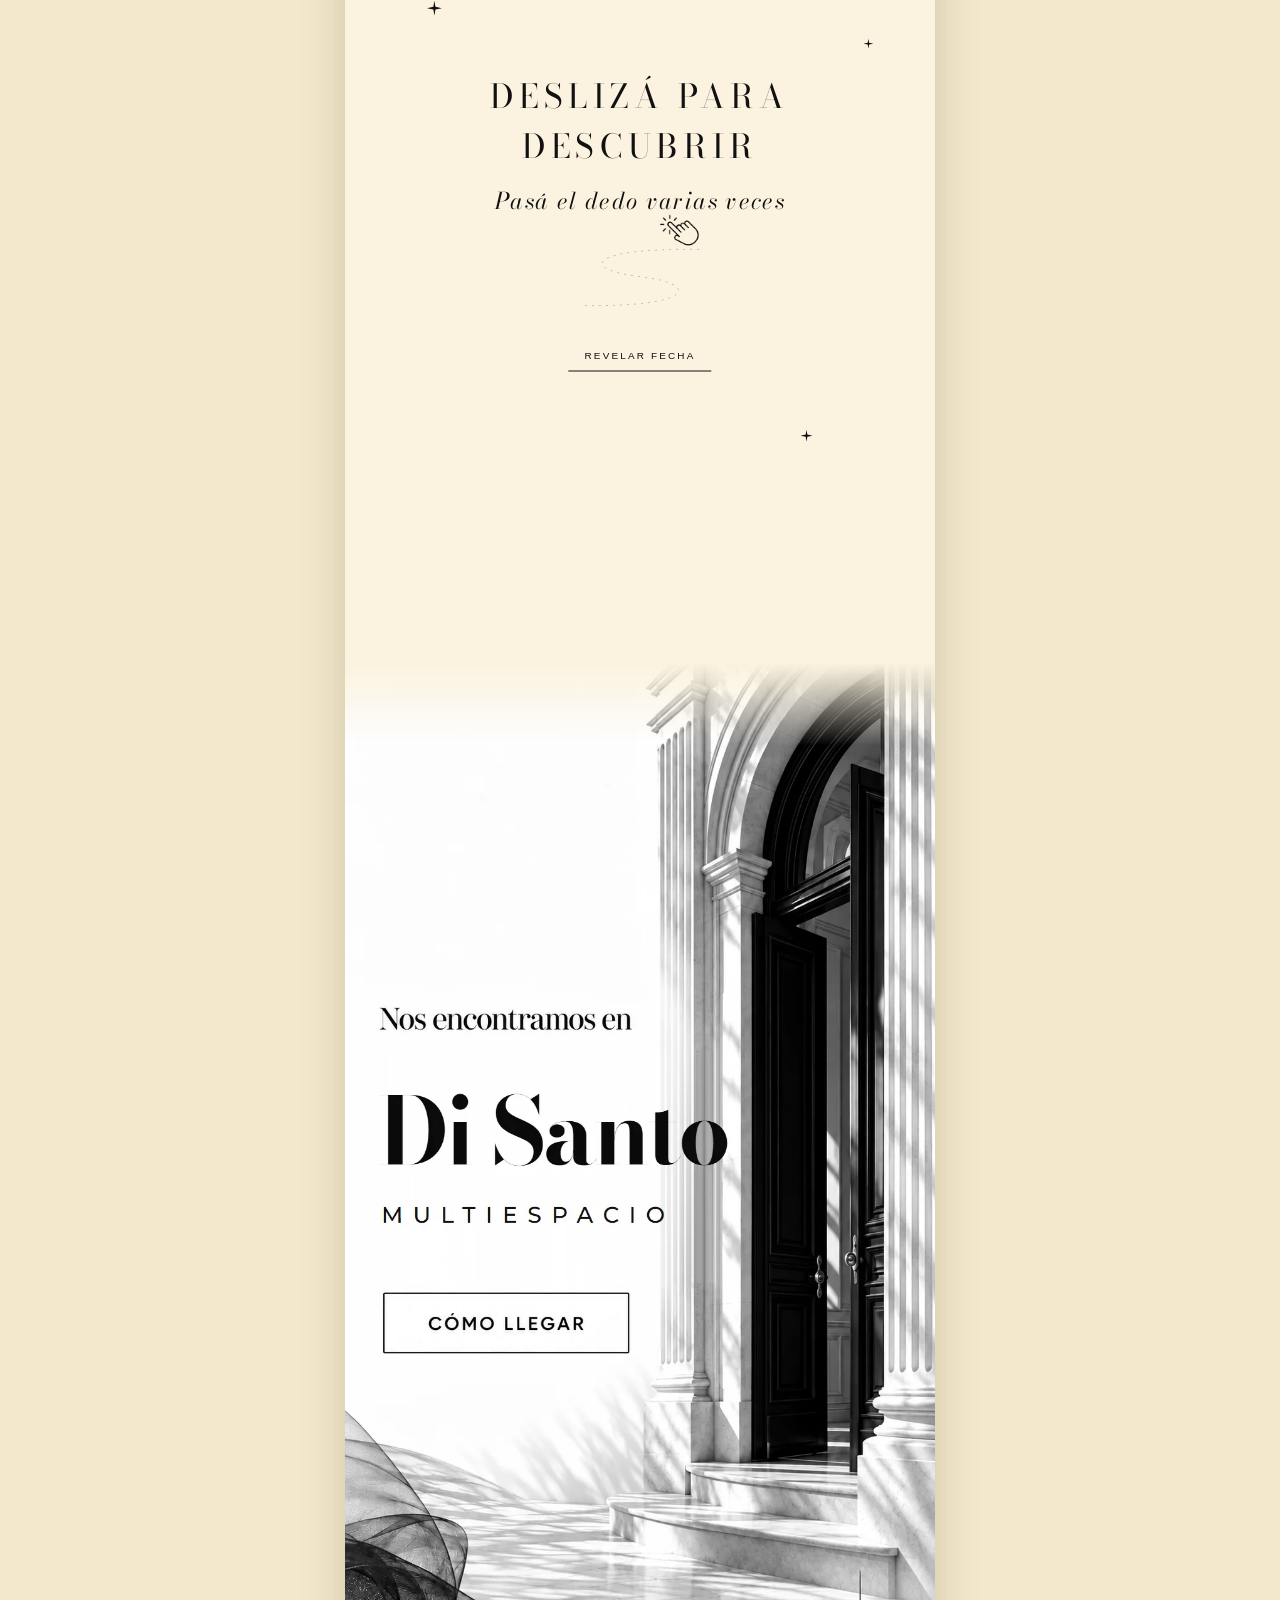
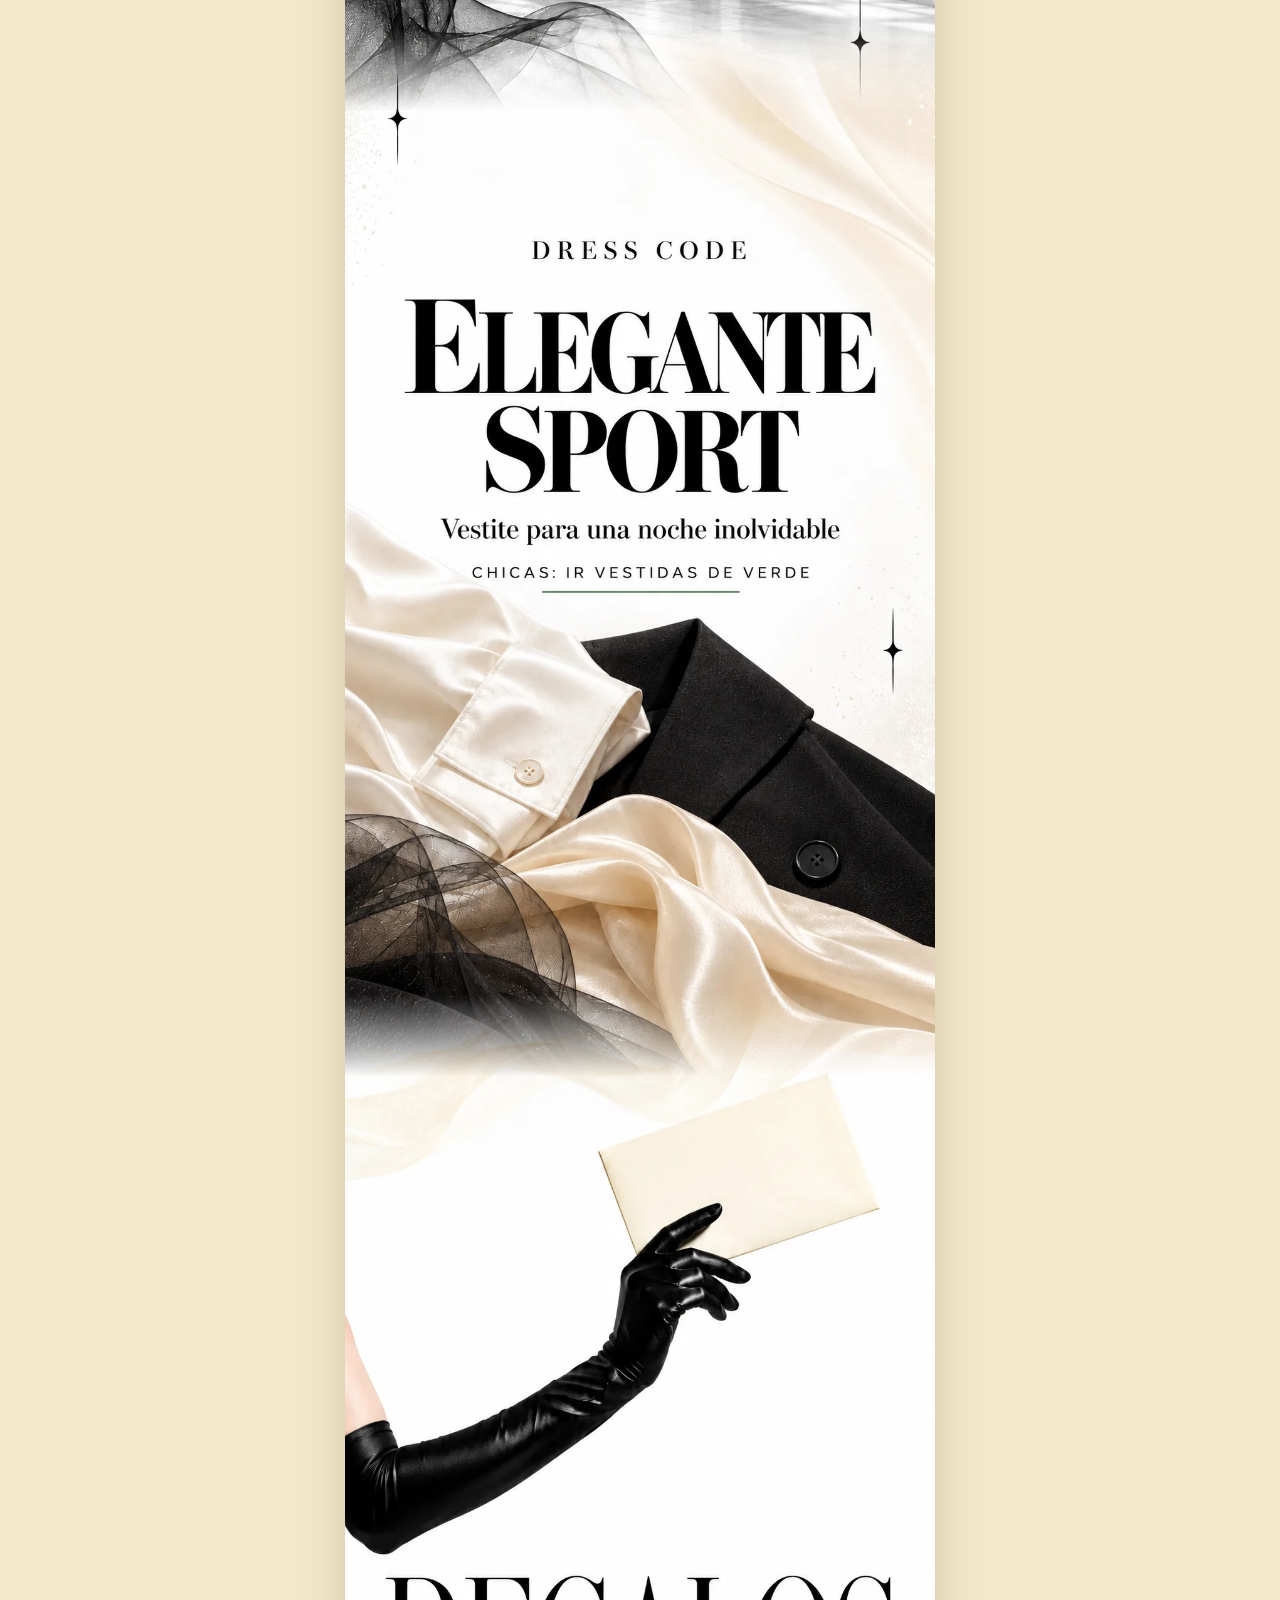
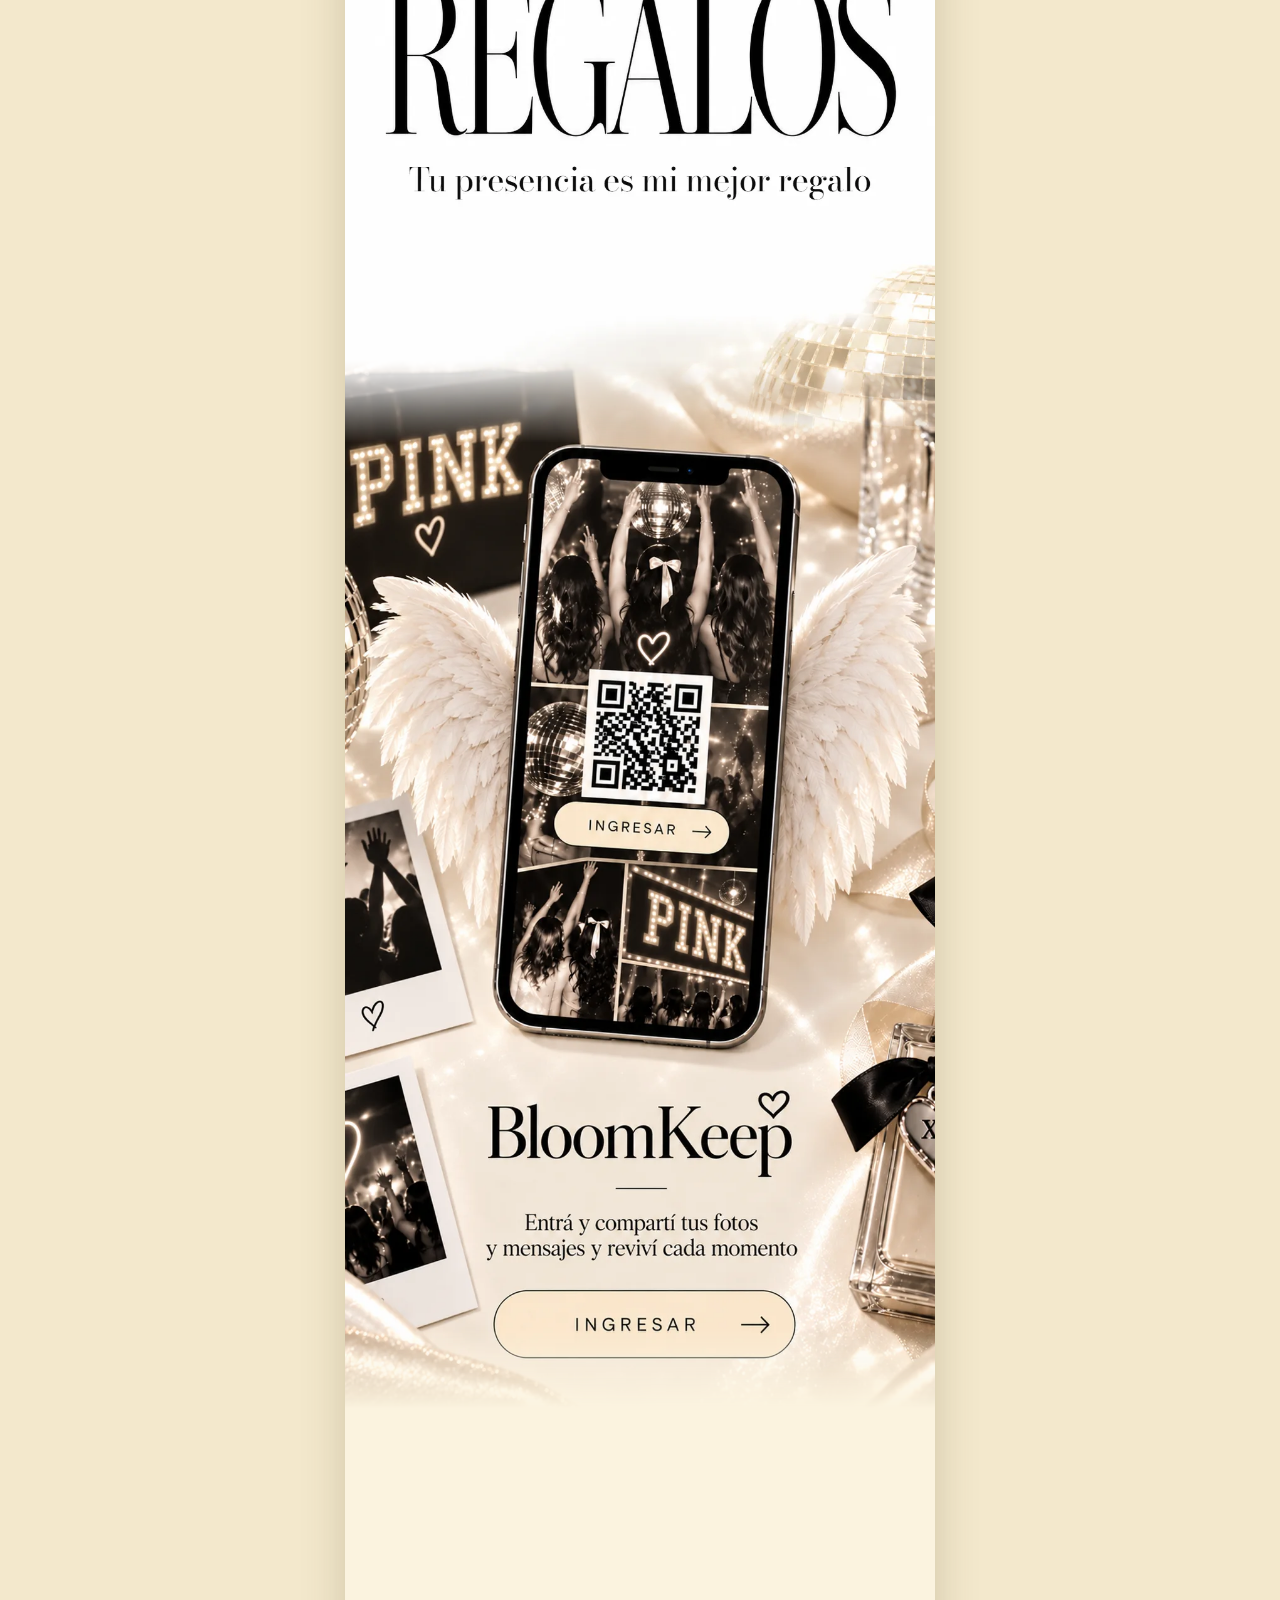
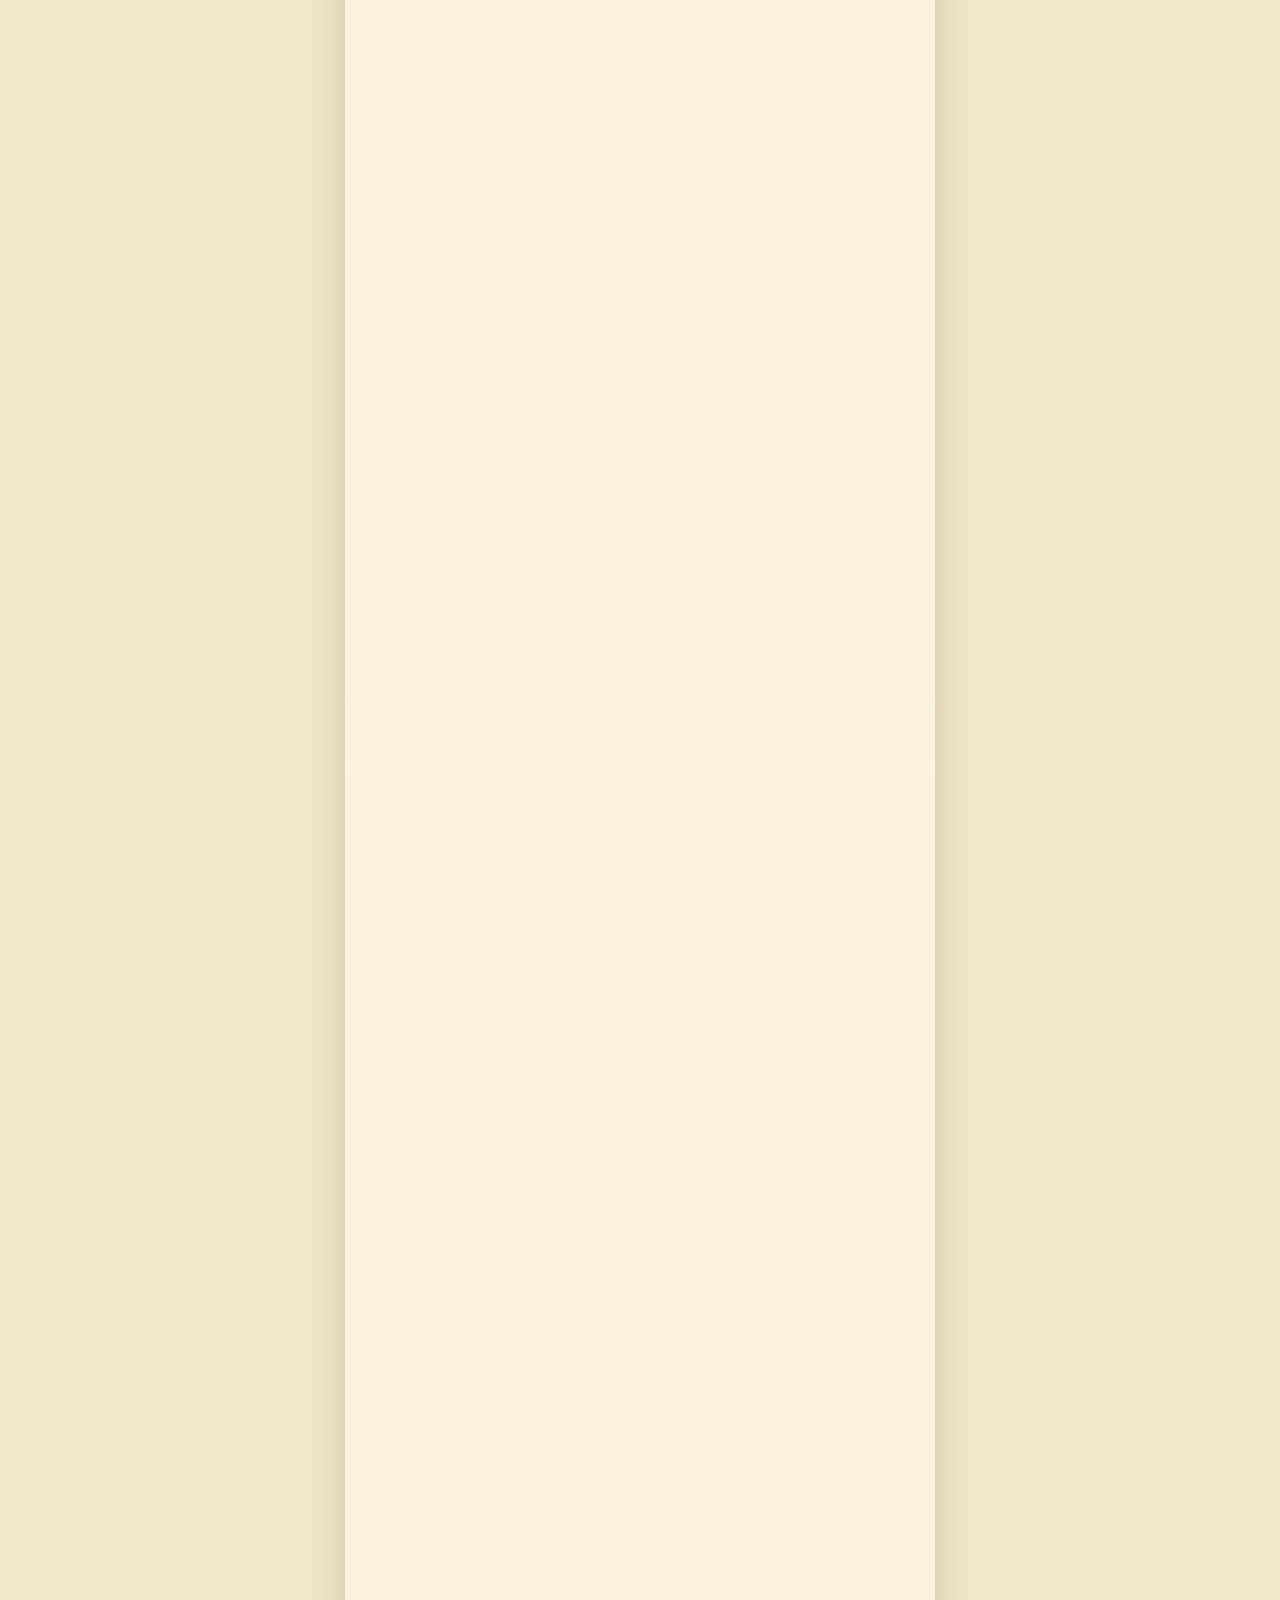
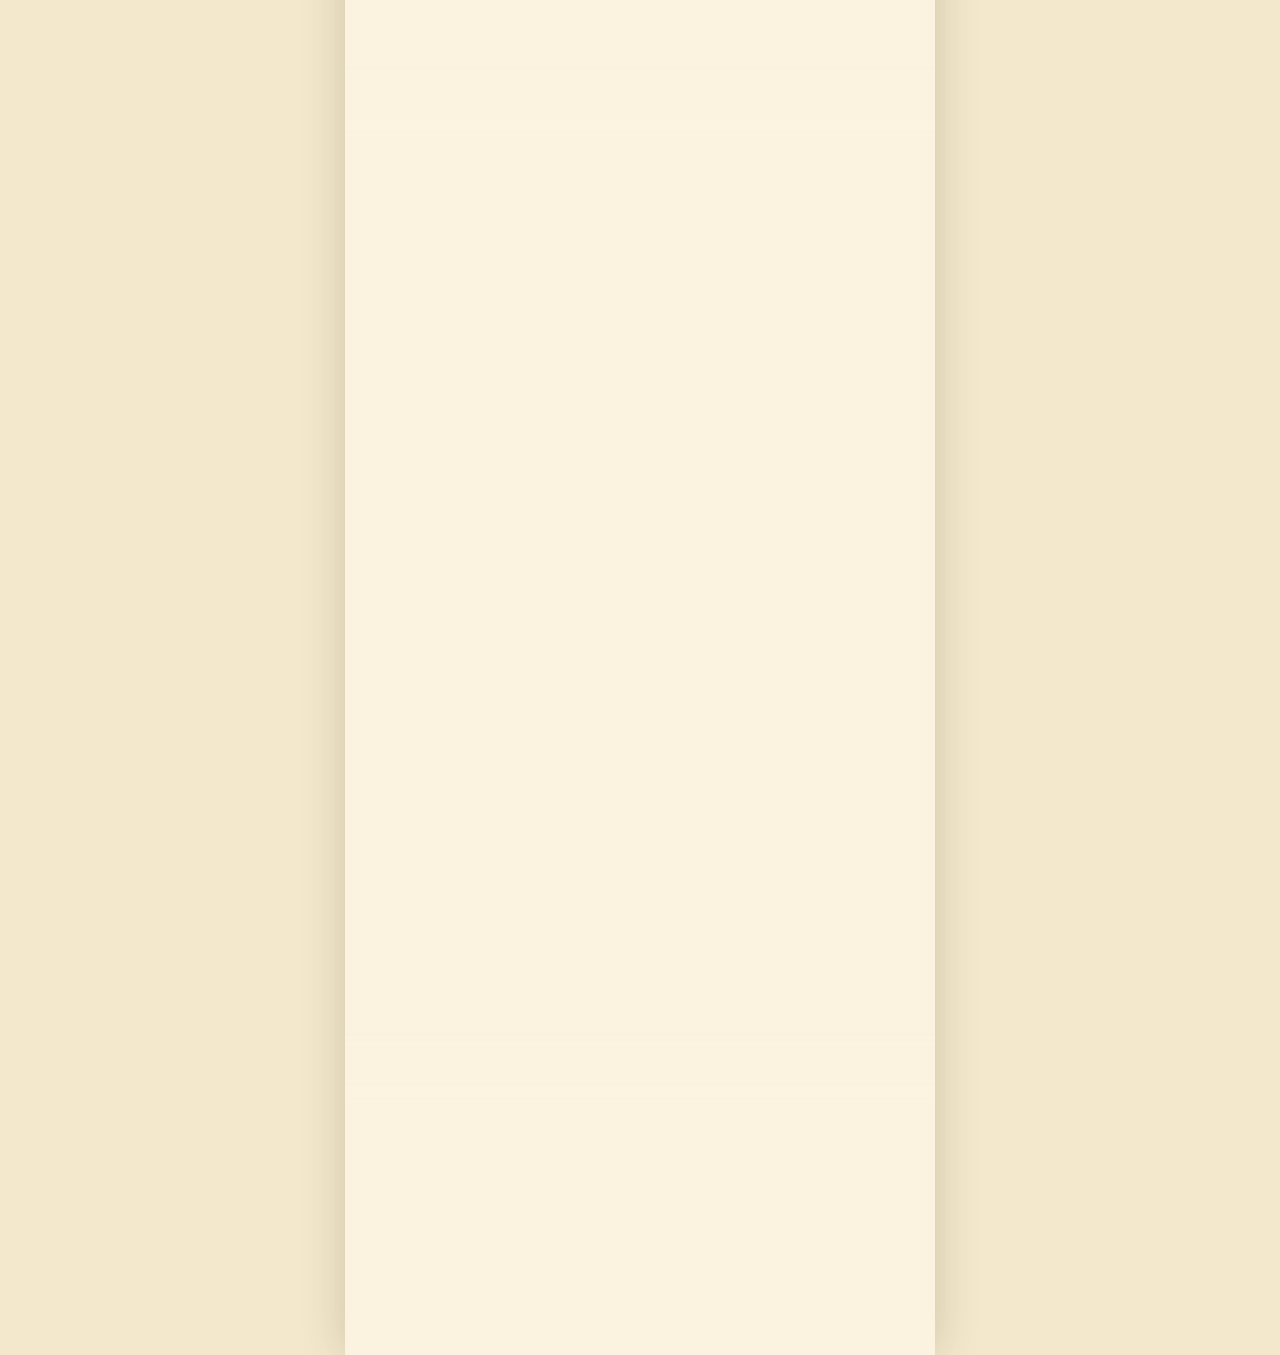
==== commit 021707a4: "Confirmar asistencia hasta el 10 de diciembre Co-Authored-By: Claude Opus 5.5 <noreply@anthropic.com" ====
--- a/amigos/index.html
+++ b/amigos/index.html
@@ -250,7 +250,7 @@
         <h2 id="confirmation-title" class="sr-only">Confirmación de asistencia</h2>
         <img
           src="../assets/confirmacion.webp"
-          alt="¿Venís? Quiero festejar esta noche con vos. Confirmá tu asistencia"
+          alt="¿Venís? Quiero festejar esta noche con vos. Confirmá hasta el 10 de diciembre"
           width="941"
           height="1672"
           loading="lazy"
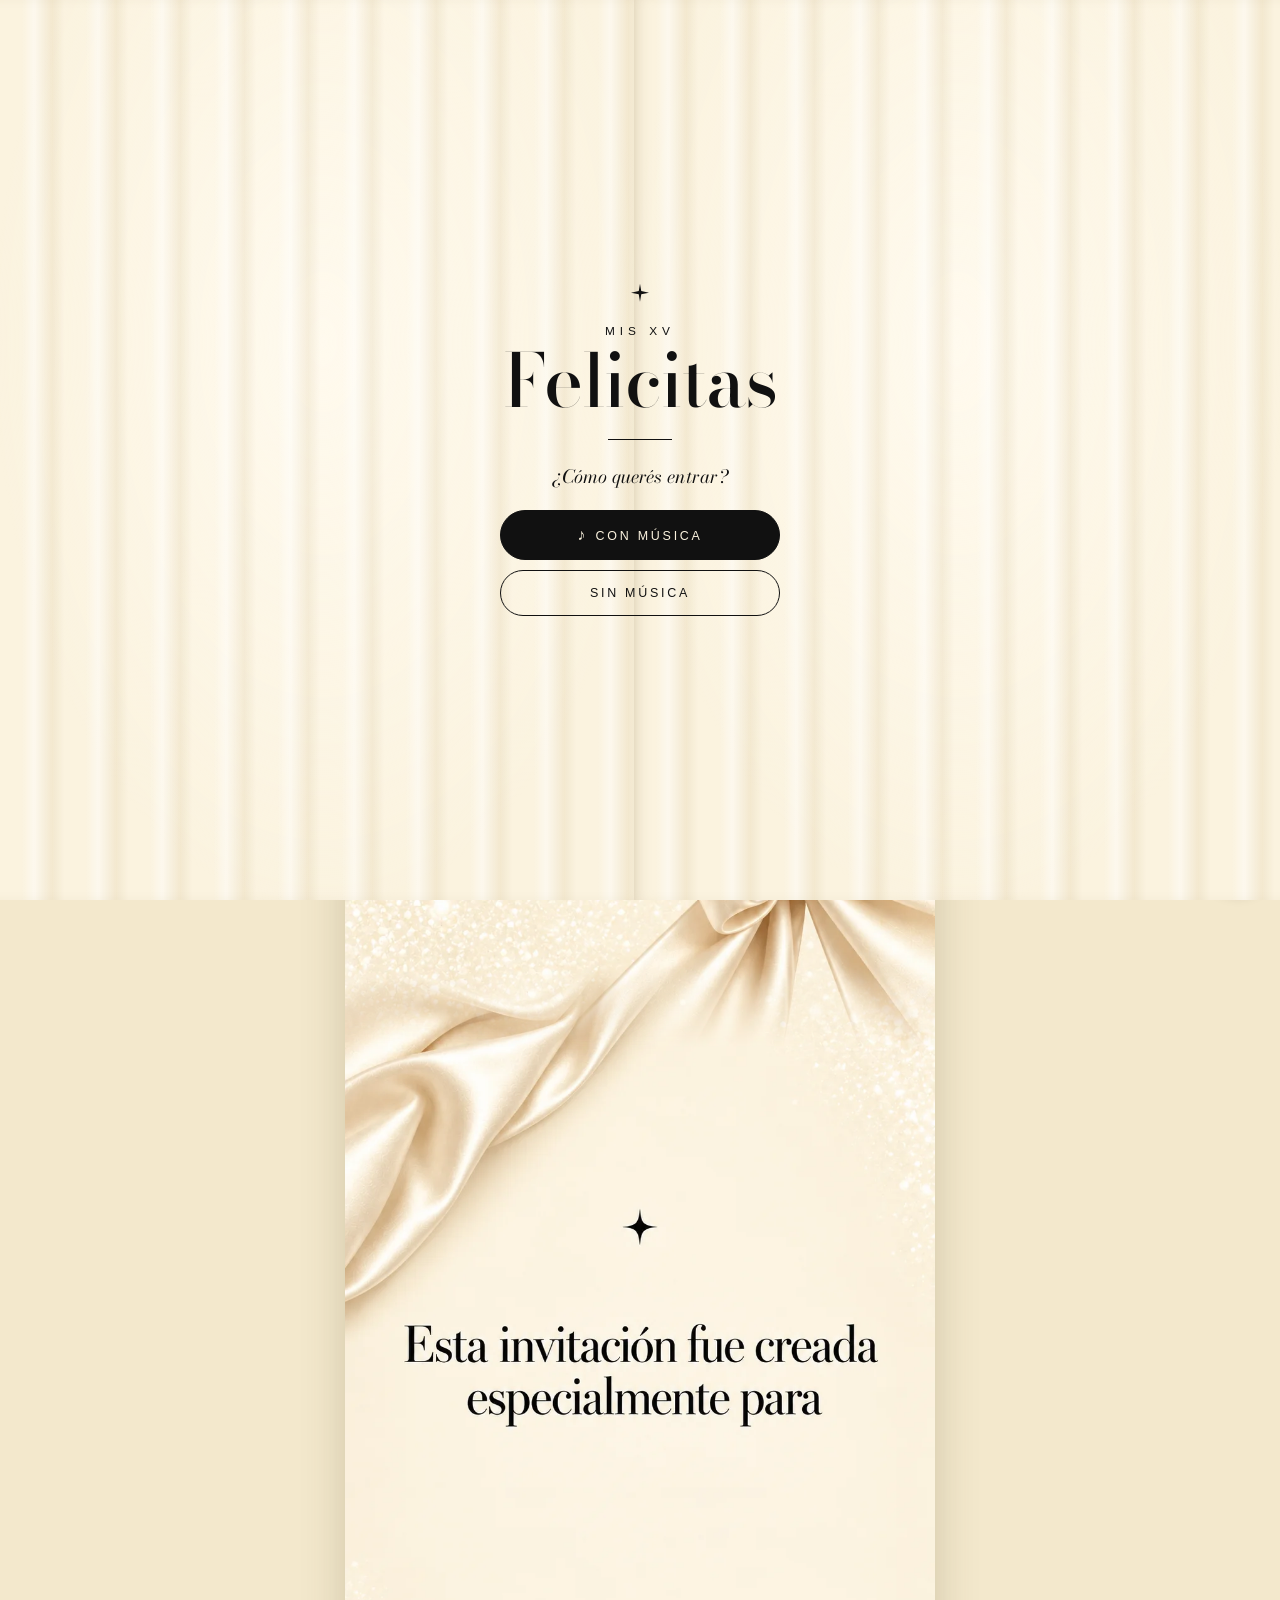
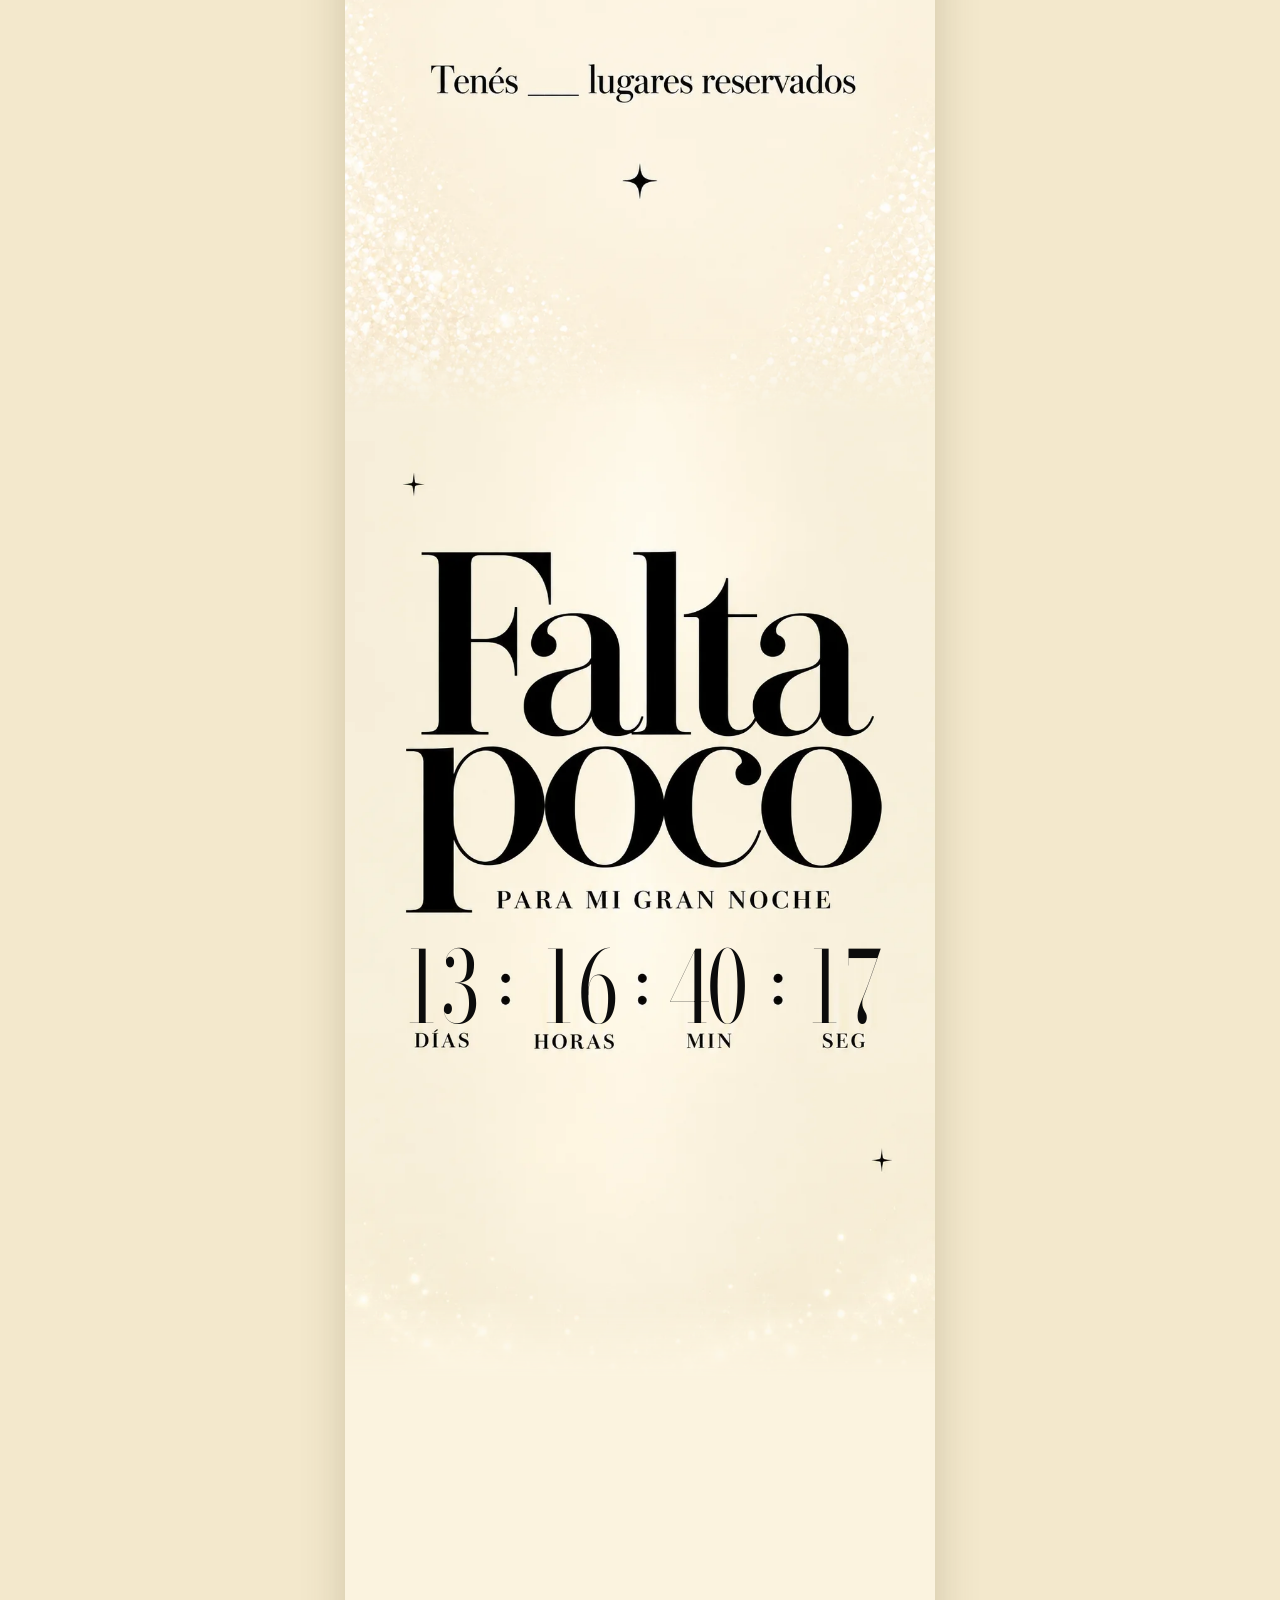
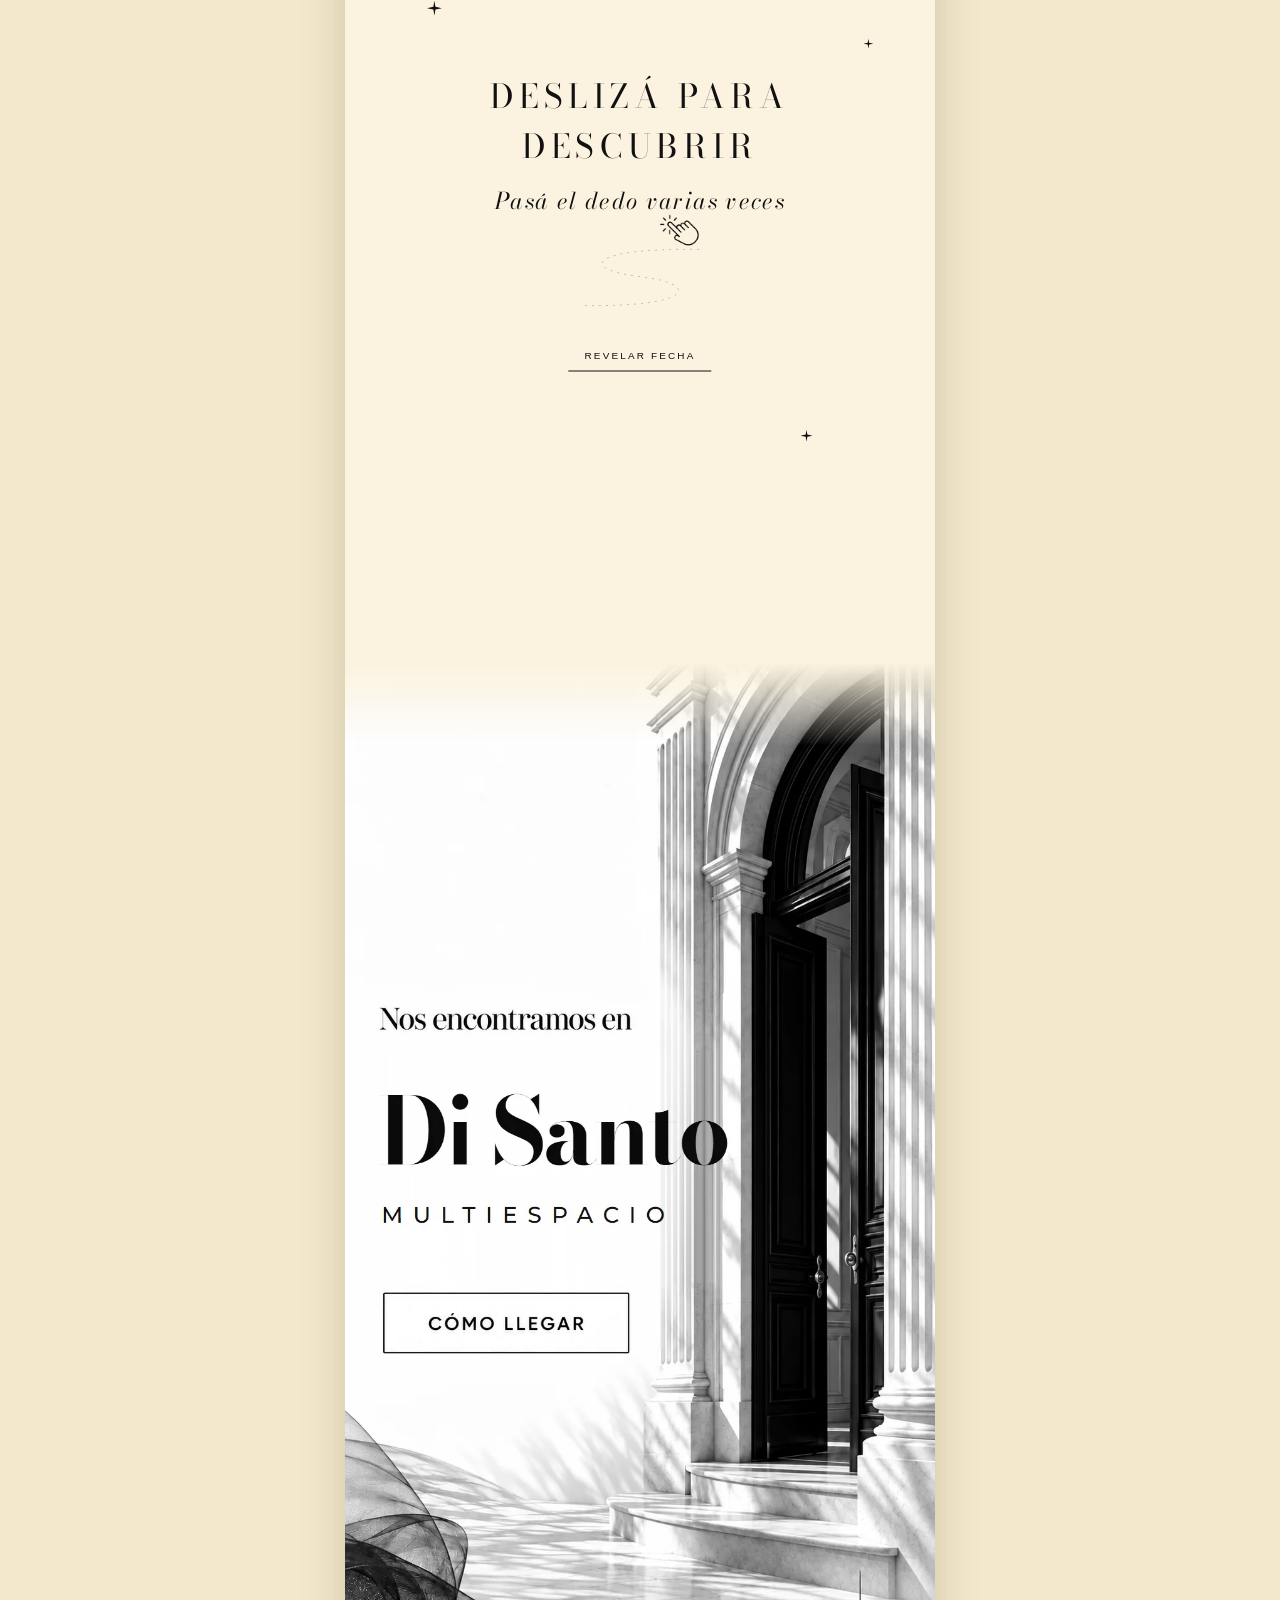
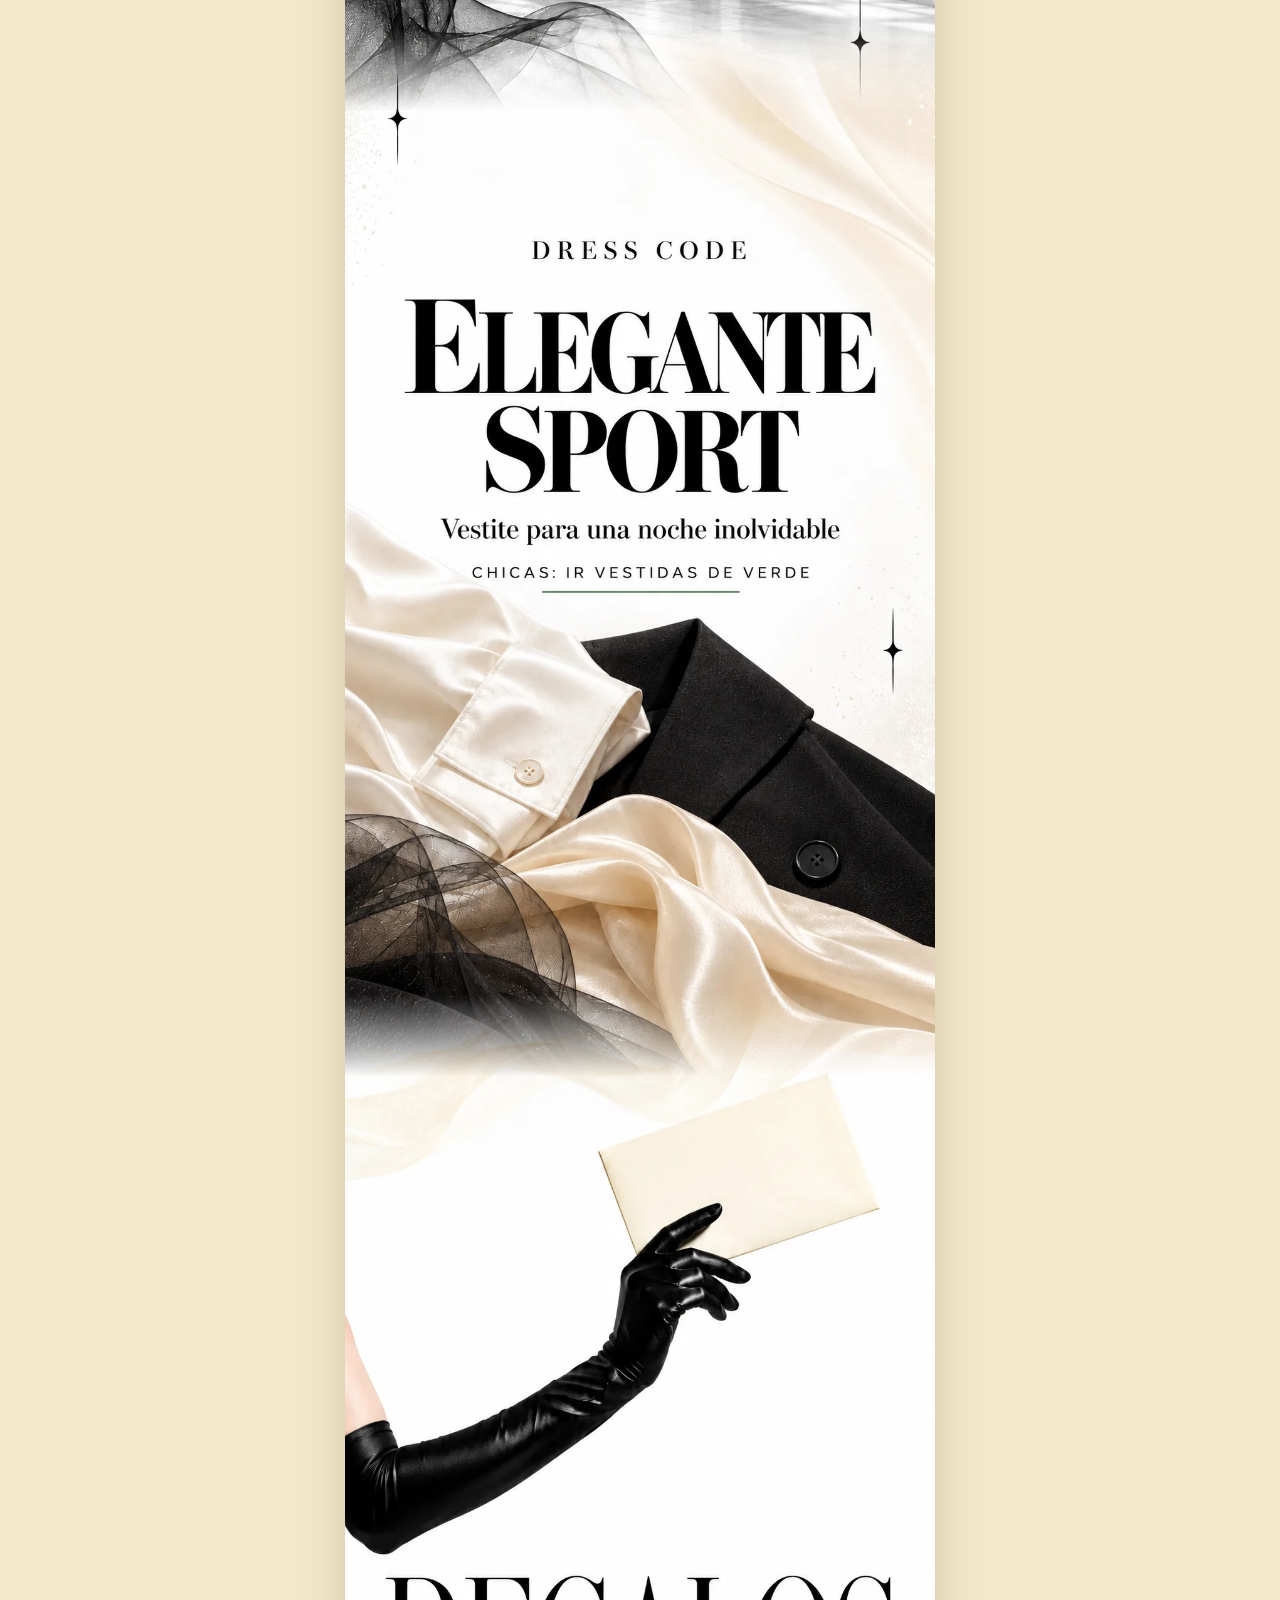
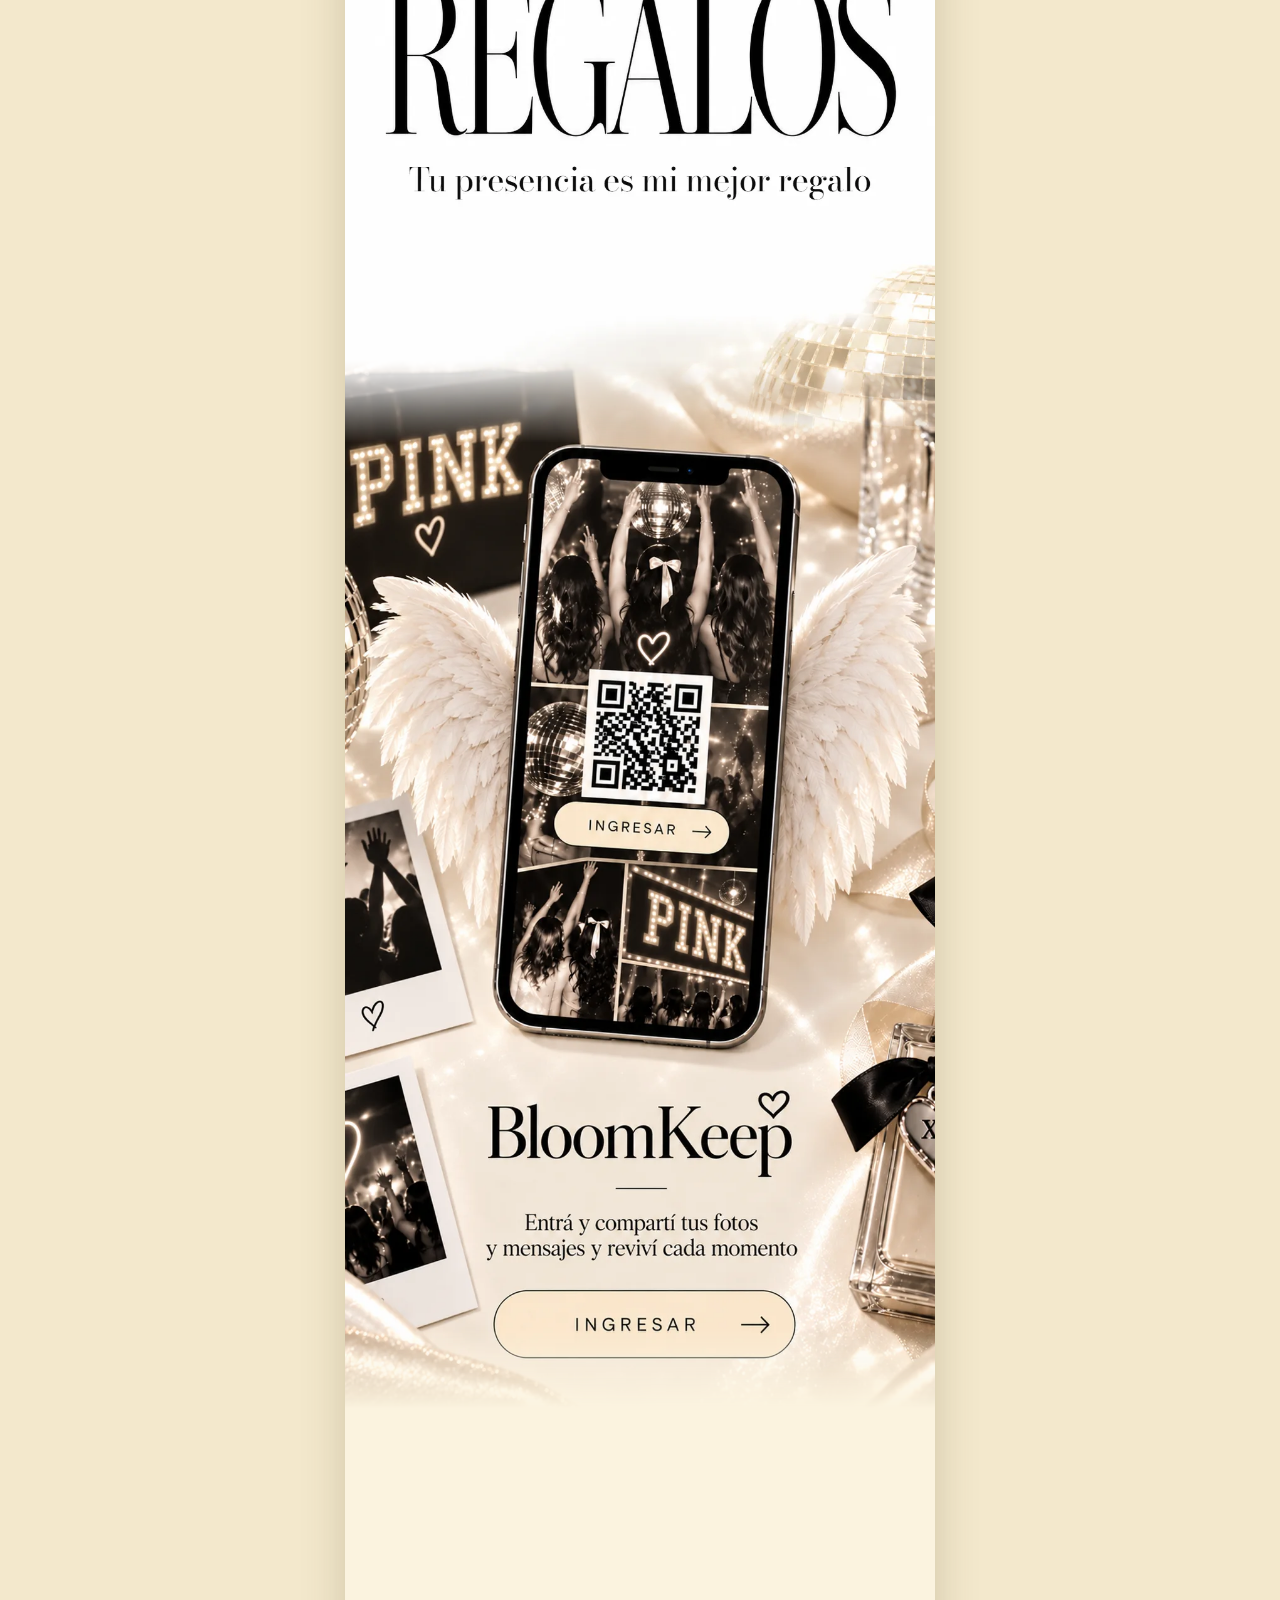
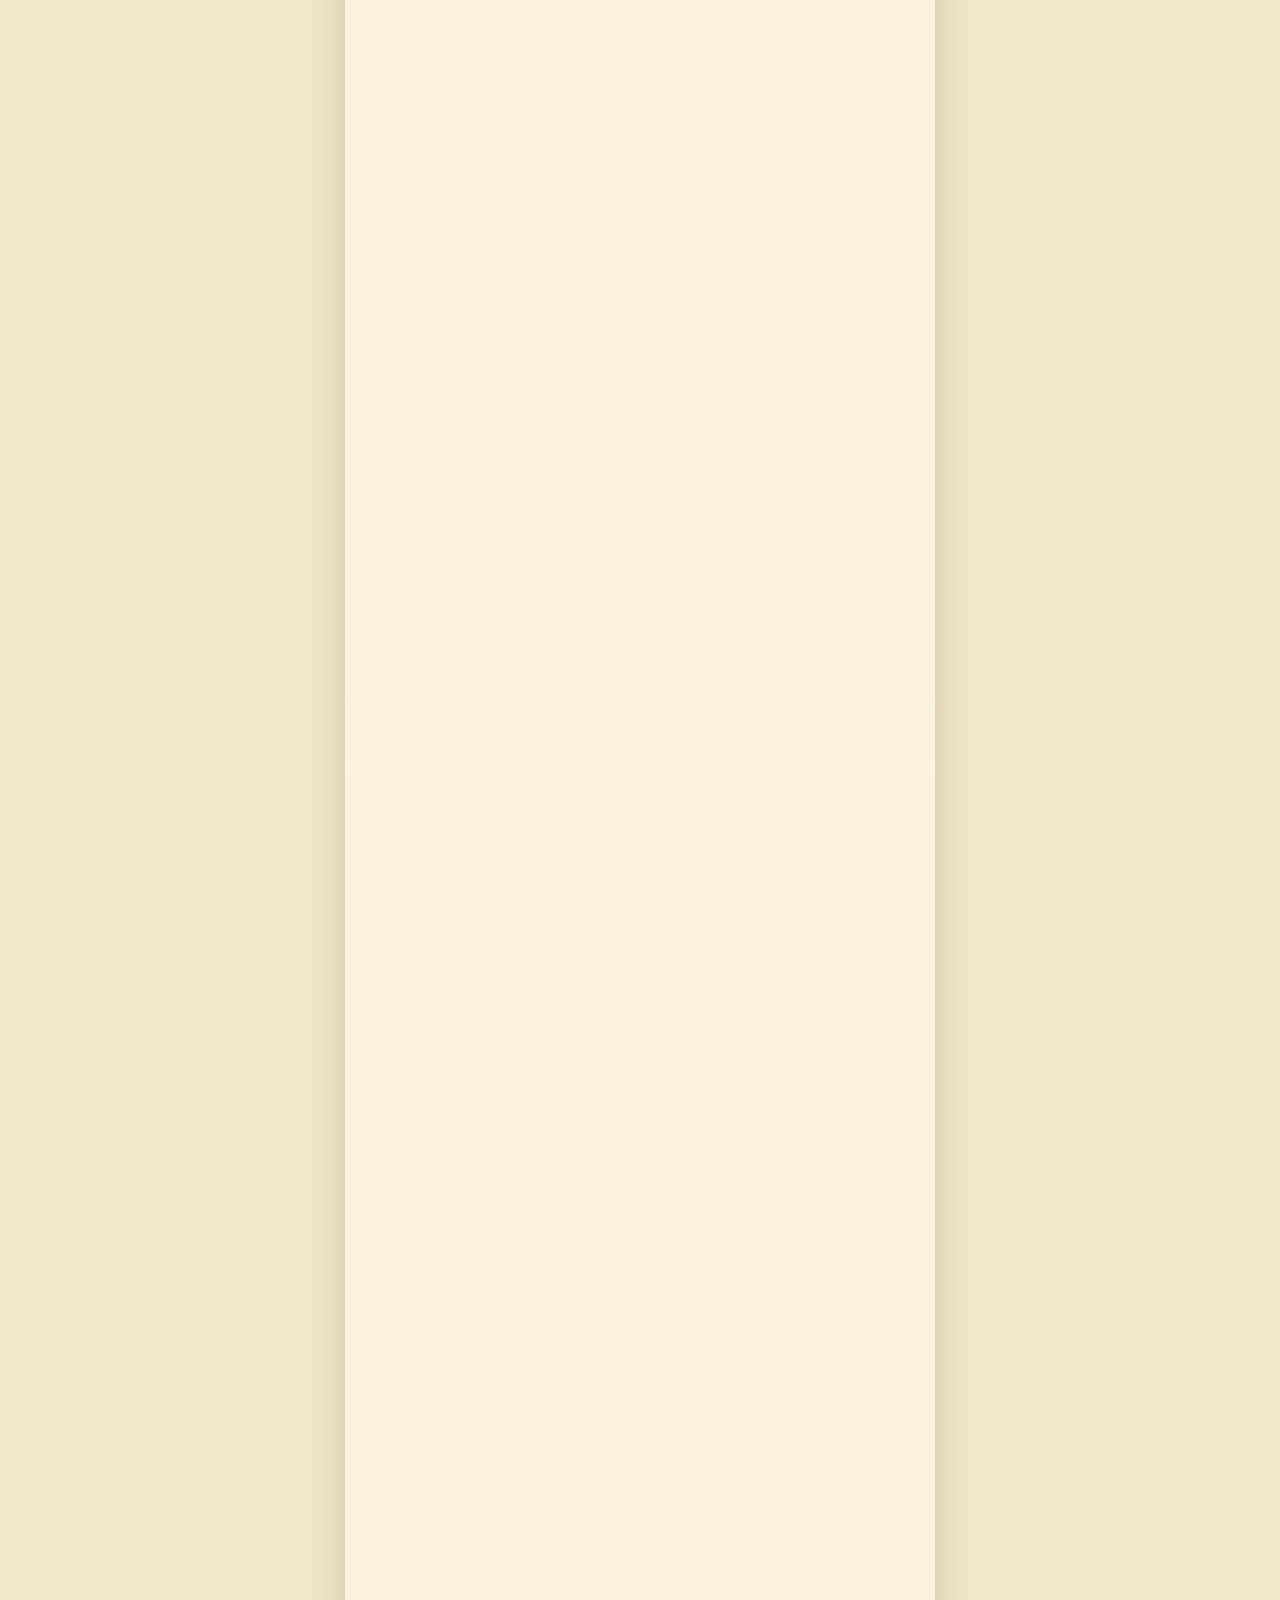
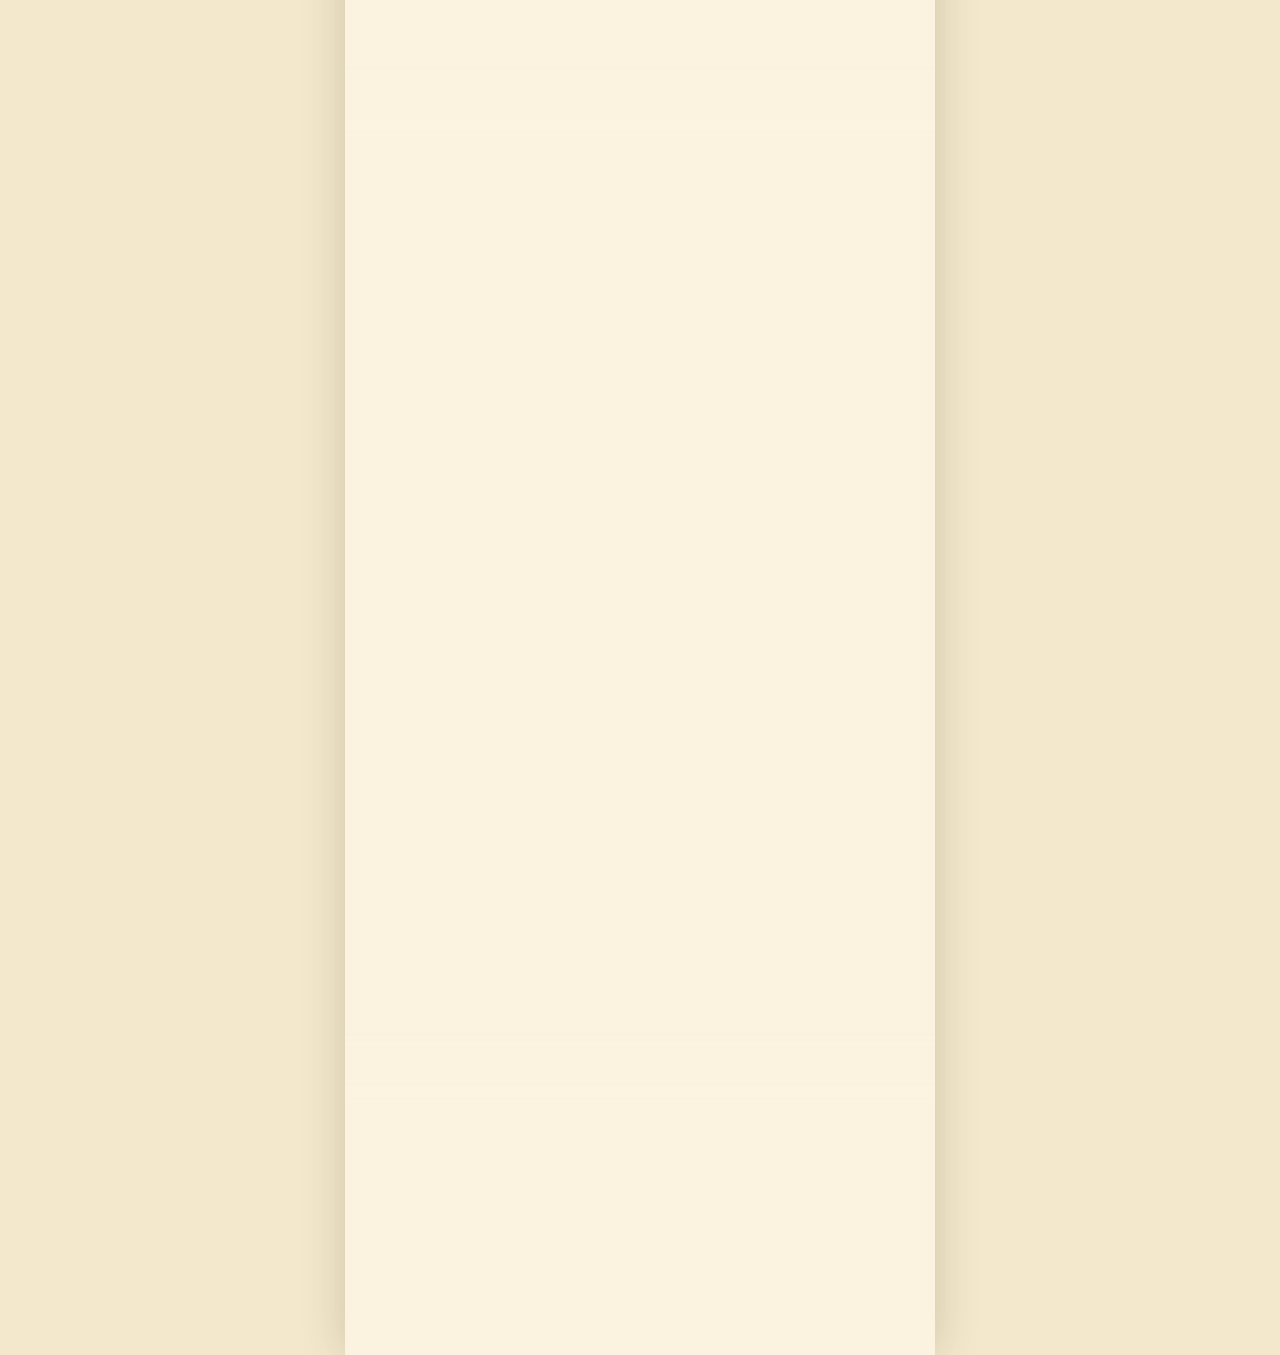
==== commit 25d8357e: "Ver datos de pago en el valor de la tarjeta y regalos sin botón Co-Authored-By: Claude Opus 5.5 <nor" ====
--- a/amigos/index.html
+++ b/amigos/index.html
@@ -39,7 +39,7 @@
       href="https://fonts.googleapis.com/css2?family=Bodoni+Moda:ital,opsz,wght@0,6..96,400;0,6..96,500;1,6..96,400&family=Montserrat:wght@400;500&display=swap"
     />
     <link rel="preload" as="image" href="../assets/portada.webp" fetchpriority="high" />
-    <link rel="stylesheet" href="../styles.css?v=20261102-2" />
+    <link rel="stylesheet" href="../styles.css?v=20261102-3" />
   </head>
   <body class="intro-is-open">
     <div class="invitation-intro" role="dialog" aria-modal="true" aria-label="Bienvenida a los XV de Felicitas">
@@ -212,19 +212,14 @@
         <h2 id="card-price-title" class="sr-only">Valor de la tarjeta</h2>
         <img
           src="../assets/valor-tarjeta-felicitas.webp"
-          alt="Valor de la tarjeta. $50.000. Enviá el comprobante de pago"
-          width="941"
-          height="1671"
-          loading="lazy"
-        />
-        <a
-          class="hotspot hotspot--card-price"
-          href="https://wa.me/5493583410750?text=Hola!%20Te%20env%C3%ADo%20el%20comprobante%20de%20pago%20de%20la%20tarjeta%20para%20los%20XV%20de%20Felicitas."
-          target="_blank"
-          rel="noreferrer"
-        >
-          <span class="sr-only">Enviar comprobante de pago</span>
-        </a>
+          alt="Valor de la tarjeta. $50.000. Ver datos para el pago"
+          width="941"
+          height="1672"
+          loading="lazy"
+        />
+        <button id="openPaymentModal" class="hotspot hotspot--card-price" type="button">
+          <span class="sr-only">Ver datos para pagar la tarjeta</span>
+        </button>
       </section>
 
       <section class="panel panel--music" aria-labelledby="music-title">
@@ -329,6 +324,48 @@
             data-copy="Di Santo Multiespacio"
             data-copy-message="Dirección copiada"
           >COPIAR DIRECCIÓN</button>
+        </div>
+        <p class="modal-toast" aria-live="polite"></p>
+      </div>
+    </dialog>
+
+    <dialog id="paymentModal" class="info-modal" aria-labelledby="payment-modal-title">
+      <div class="info-modal__card">
+        <button class="info-modal__close" type="button" data-close-modal aria-label="Cerrar">×</button>
+        <span class="info-modal__star" aria-hidden="true"></span>
+        <p class="info-modal__kicker">VALOR DE LA TARJETA</p>
+        <h3 id="payment-modal-title" class="info-modal__title">Datos para el pago</h3>
+        <p class="info-modal__text">Podés transferir el valor de la tarjeta a esta cuenta.</p>
+        <dl class="info-modal__data">
+          <div>
+            <dt>ALIAS</dt>
+            <dd>feli.guez</dd>
+          </div>
+          <div>
+            <dt>TITULAR</dt>
+            <dd>Felicitas Rodriguez</dd>
+          </div>
+          <div>
+            <dt>ENTIDAD</dt>
+            <dd>Mercado Pago</dd>
+          </div>
+        </dl>
+        <div class="info-modal__actions">
+          <button
+            class="info-modal__button"
+            type="button"
+            data-copy="feli.guez"
+            data-copy-message="Alias copiado"
+          >COPIAR ALIAS</button>
+        </div>
+        <p class="info-modal__text info-modal__text--small">Después, enviá el comprobante por WhatsApp al <strong>+54 9 3583 41-0750</strong></p>
+        <div class="info-modal__actions">
+          <a
+            class="info-modal__button info-modal__button--solid"
+            href="https://wa.me/5493583410750?text=Hola!%20Te%20env%C3%ADo%20el%20comprobante%20de%20pago%20de%20la%20tarjeta%20para%20los%20XV%20de%20Felicitas."
+            target="_blank"
+            rel="noreferrer"
+          >ENVIAR COMPROBANTE</a>
         </div>
         <p class="modal-toast" aria-live="polite"></p>
       </div>
@@ -347,7 +384,7 @@
     </button>
     <audio id="invitationAudio" src="../assets/musica.mp3" loop preload="metadata"></audio>
 
-    <script src="../script.js?v=20261102-2"></script>
+    <script src="../script.js?v=20261102-3"></script>
     <script src="../assets/invitation-personalization.js?v=20261102-1"></script>
   </body>
 </html>
--- a/styles.css
+++ b/styles.css
@@ -294,7 +294,7 @@
   pointer-events: none;
 }
 
-/* Modales de ubicación y regalos, en manteca y negro como las piezas. */
+/* Modales de ubicación y pago, en manteca y negro como las piezas. */
 .info-modal {
   width: min(90vw, 420px);
   max-width: none;
@@ -1044,3 +1044,29 @@
     opacity: 0;
   }
 }
+
+/* Modal de pago: aviso del WhatsApp y botón principal para mandar el comprobante. */
+.info-modal__text--small {
+  margin-top: 22px;
+  font-size: 0.98rem;
+}
+
+.info-modal__text--small strong {
+  font-weight: 500;
+  font-variant-numeric: lining-nums;
+  white-space: nowrap;
+}
+
+.info-modal__text--small + .info-modal__actions {
+  margin-top: 12px;
+}
+
+.info-modal__button--solid {
+  background: #111;
+  color: var(--manteca);
+}
+
+.info-modal__button--solid:hover,
+.info-modal__button--solid:focus-visible {
+  background: #2a2a2a;
+}
